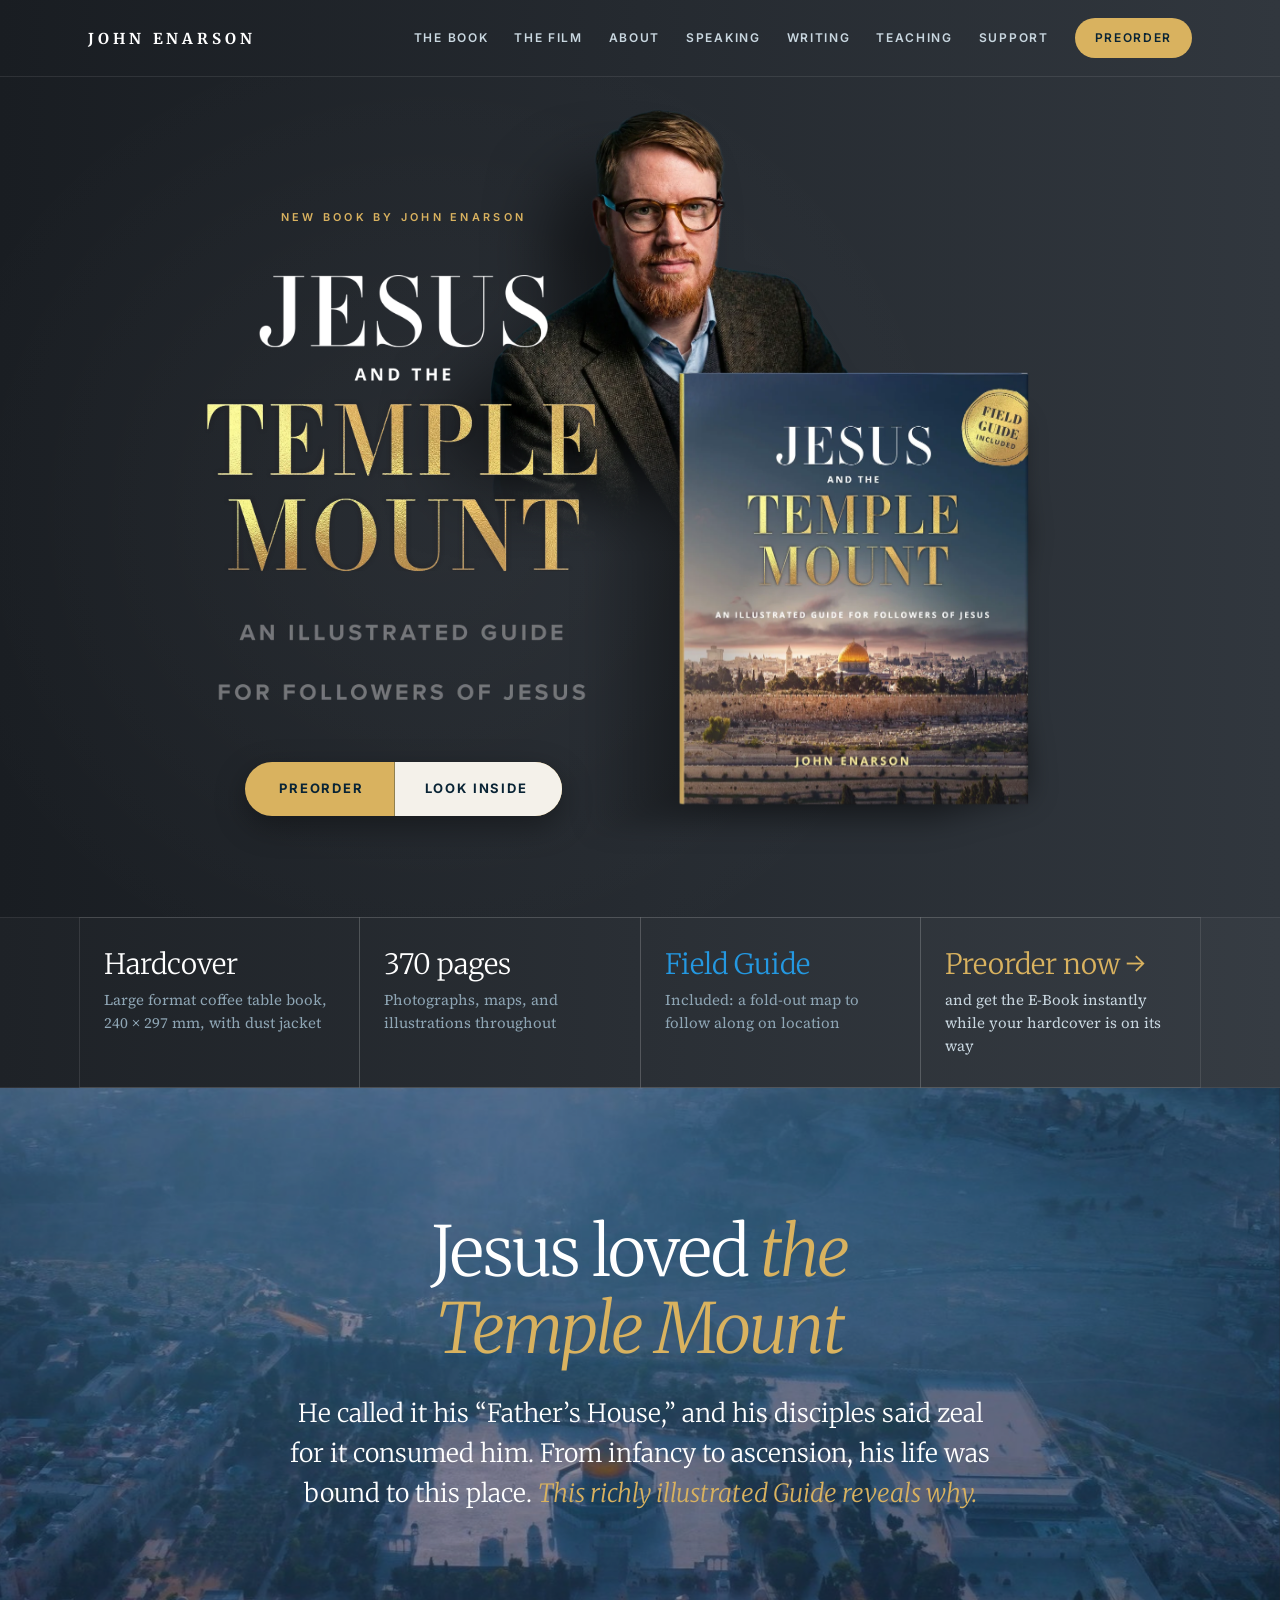
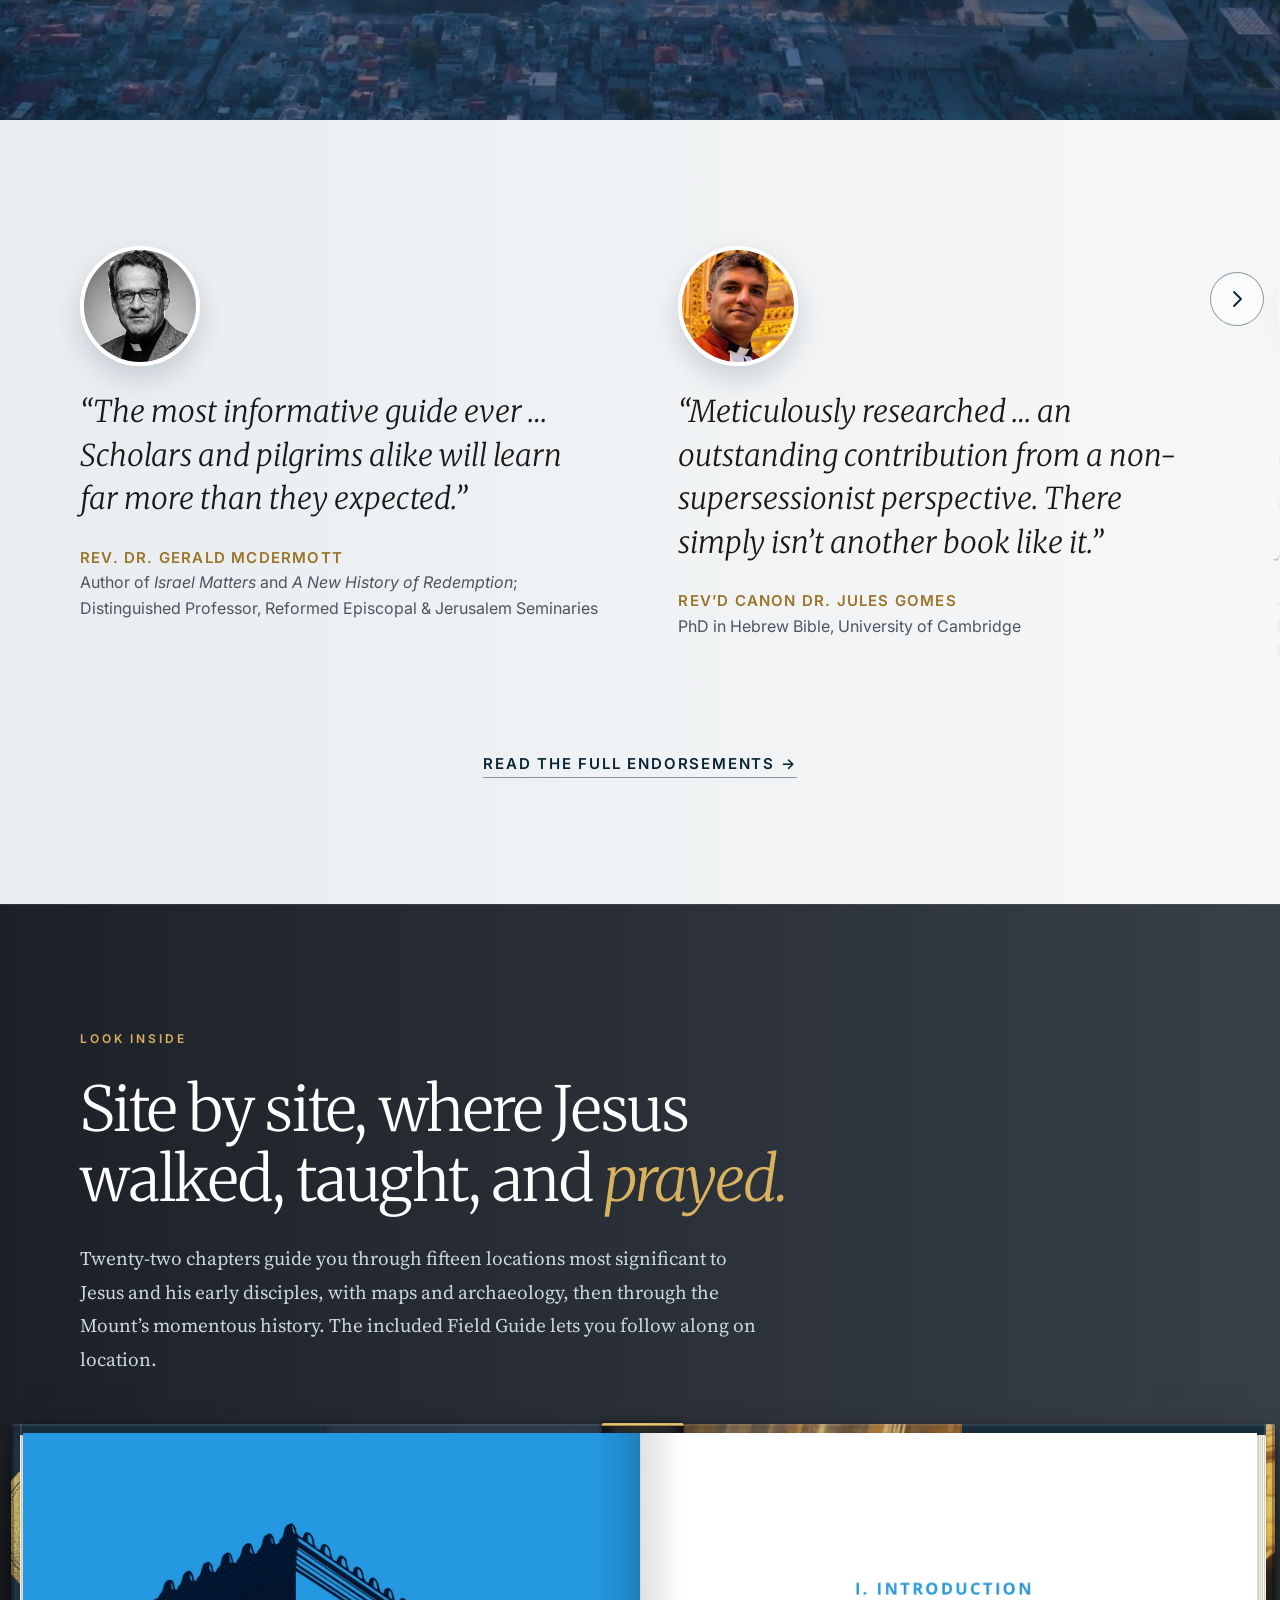
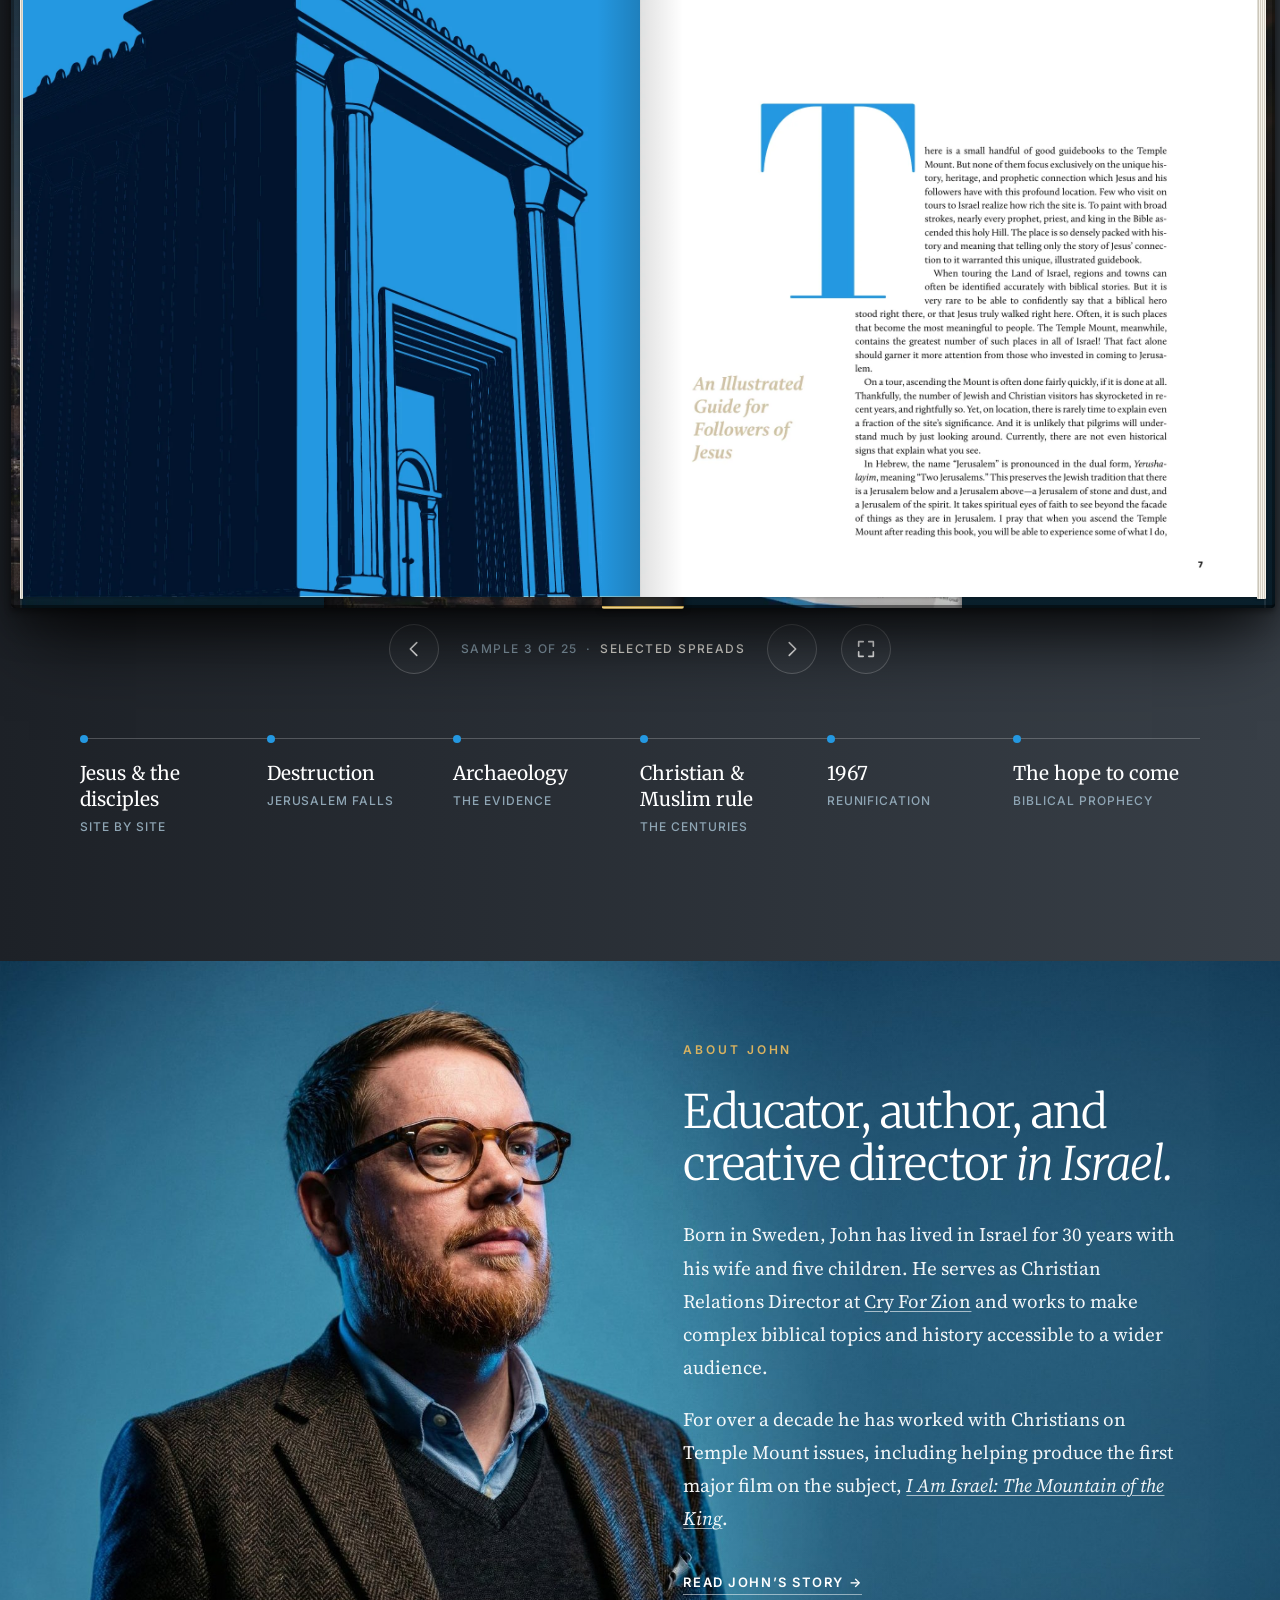
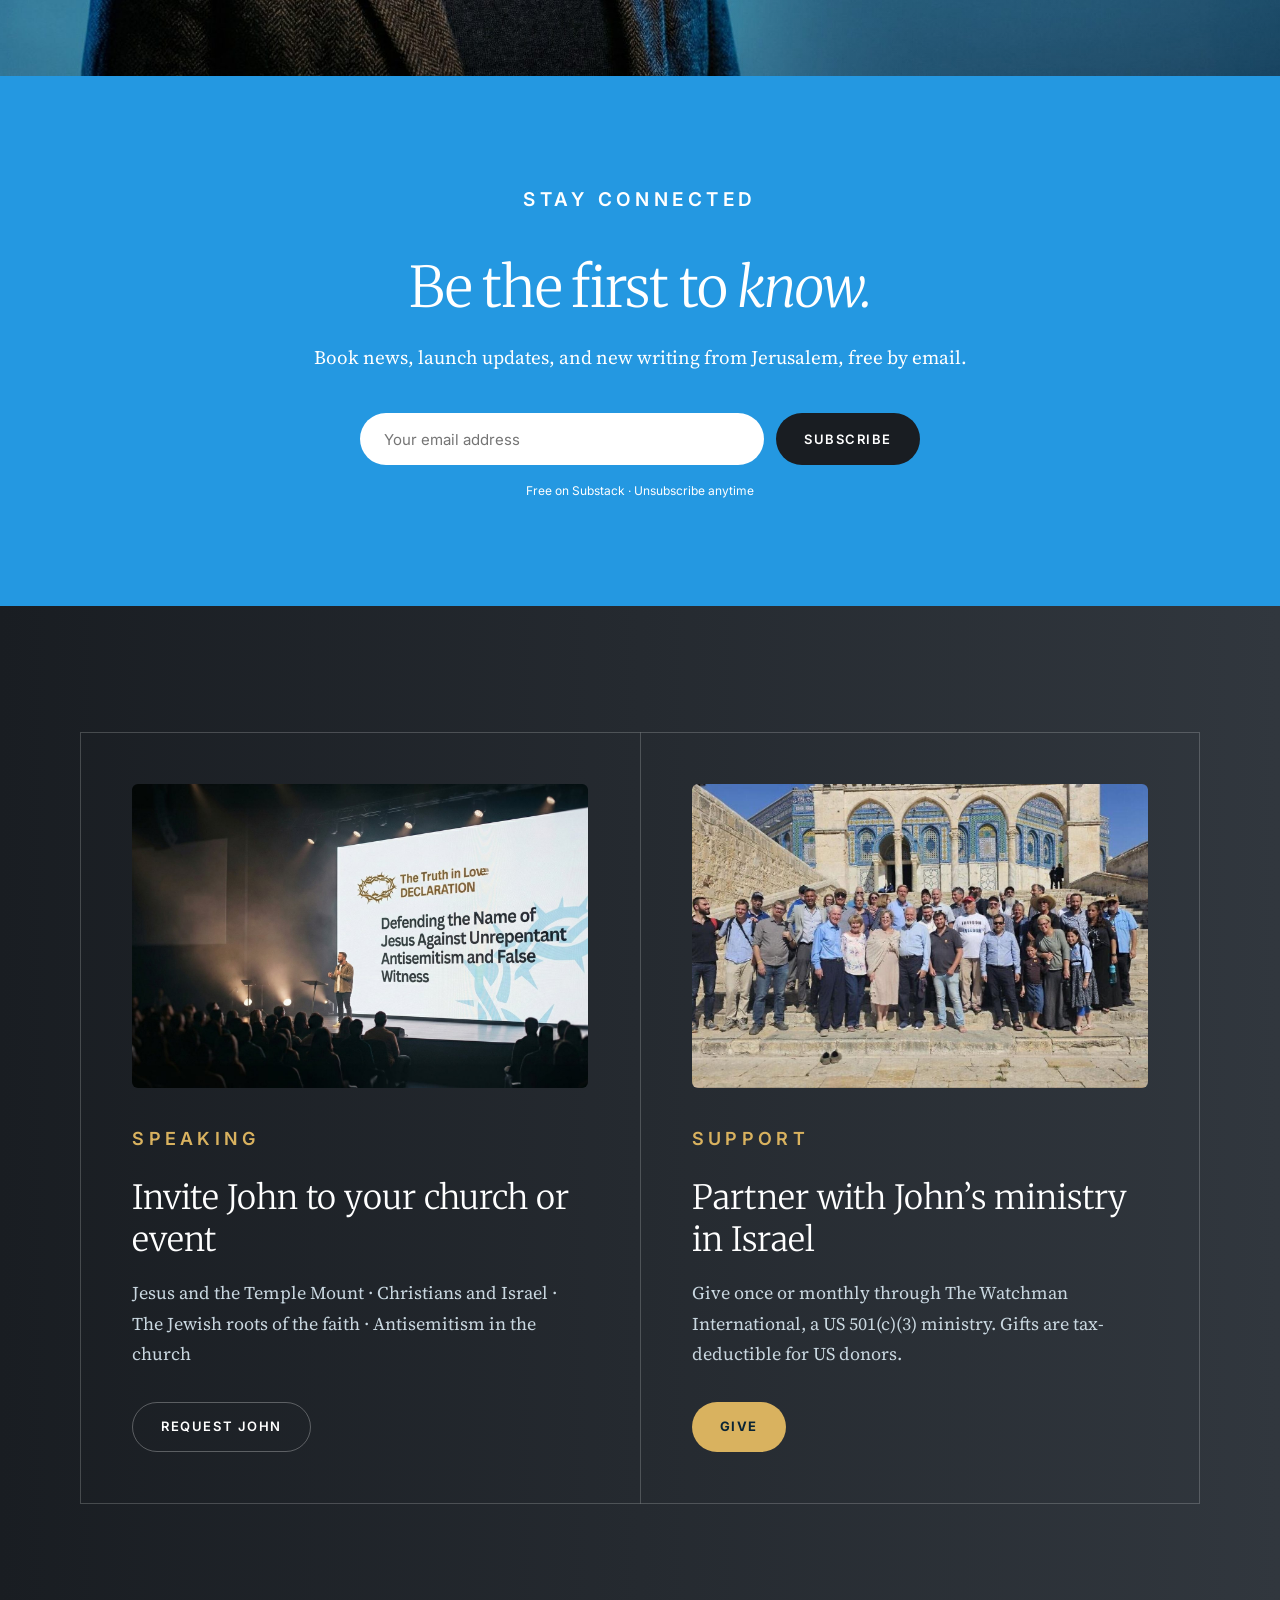
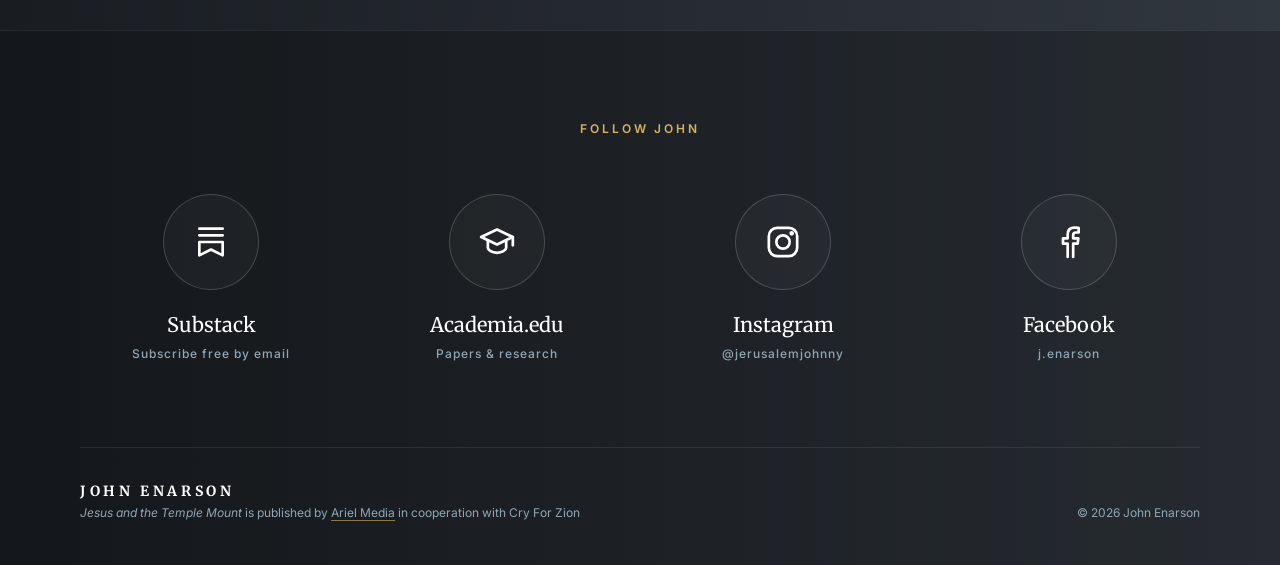
==== index.html @ a39de6f7 "Corrected cover everywhere the cover is used (cover, board, share image); flip book ends with cover " ====
<!doctype html>
<html lang="en">
<head>
  <meta charset="utf-8">
  <meta name="viewport" content="width=device-width, initial-scale=1">
  <meta name="robots" content="noindex, nofollow"><!-- PRE-LAUNCH: remove when johnenarson.com goes live -->
  <title>John Enarson · Jesus and the Temple Mount</title>
  <meta name="description" content="Jesus and the Temple Mount: An Illustrated Guide for Followers of Jesus, by John Enarson. Evangelical educator, author, and creative director in Israel.">
  <meta name="theme-color" content="#191d22">
  <meta property="og:type" content="website">
  <meta property="og:site_name" content="John Enarson">
  <meta property="og:title" content="Jesus and the Temple Mount · John Enarson">
  <meta property="og:description" content="An Illustrated Guide for Followers of Jesus. Preorder now and get the E-Book instantly.">
  <meta property="og:image" content="https://johnenarson.github.io/assets/img/share.jpg?v=2">
  <meta name="twitter:card" content="summary_large_image">
  <link rel="preconnect" href="https://fonts.googleapis.com">
  <link rel="preconnect" href="https://fonts.gstatic.com" crossorigin>
  <link href="https://fonts.googleapis.com/css2?family=Merriweather:ital,wght@0,300;0,400;0,700;1,300;1,400&family=Source+Serif+4:ital,opsz,wght@0,8..60,300;0,8..60,400;0,8..60,600;1,8..60,400&family=Inter:wght@400;500;600;700&display=swap" rel="stylesheet">
  <link rel="stylesheet" href="assets/css/site.css?v=57">
</head>
<body>
<div class="page">

<header class="site-header">
  <div class="bar">
    <a class="logo" href="./">JOHN ENARSON</a>
    <nav class="nav" aria-label="Main">
      <a href="book.html">THE BOOK</a>
      <a href="film.html">THE FILM</a>
      <a href="about.html">ABOUT</a>
      <a href="speaking.html">SPEAKING</a>
      <a href="writing.html">WRITING</a>
      <a href="teaching.html">TEACHING</a>
      <a href="support.html">SUPPORT</a>
      <a class="nav-cta" href="https://arielmedia.shop" target="_blank" rel="noopener">PREORDER</a>
    </nav>
  </div>
</header>

<main>

<section id="top" class="hero">
  <div class="hero-grid">
    <img class="hero-photo" src="assets/img/hero-author-book.webp" alt="John Enarson holding Jesus and the Temple Mount" width="1500" height="1653">
    <div class="hero-title">
      <p class="hero-kicker"><a href="book.html">New book by John Enarson</a></p>
      <h1><img src="assets/img/title-subtitle.webp" alt="Jesus and the Temple Mount: An Illustrated Guide for Followers of Jesus" width="1000" height="1071"></h1>
      <div class="split">
        <a class="pre" href="https://arielmedia.shop" target="_blank" rel="noopener">PREORDER</a>
        <span class="div" aria-hidden="true"></span>
        <a class="look" href="#inside">LOOK INSIDE</a>
      </div>
    </div>
  </div>
</section>

<section id="book" class="details" aria-label="About the book">
  <div class="wrap">
    <div class="detail"><b>Hardcover</b><span>Large format coffee table book, 240 × 297 mm, with dust jacket</span></div>
    <div class="detail"><b>370 pages</b><span>Photographs, maps, and illustrations throughout</span></div>
    <div class="detail blue"><b>Field Guide</b><span>Included: a fold-out map to follow along on location</span></div>
    <a class="detail cta" href="https://arielmedia.shop" target="_blank" rel="noopener"><b>Preorder now →</b><span>and get the E-Book instantly while your hardcover is on its way</span></a>
  </div>
</section>

<section class="temple">
  <div class="temple-bg" aria-hidden="true"></div>
  <div class="temple-shade" aria-hidden="true"></div>
  <div class="temple-in">
    <h2 class="temple-title">Jesus loved <em>the Temple Mount</em></h2>
    <p class="big">He called it his “Father’s House,” and his disciples said zeal for it consumed him. From infancy to ascension, his life was bound to this place. <em>This richly illustrated Guide reveals why.</em></p>
  </div>
</section>

<section id="endorsements" class="sec cream" aria-label="Endorsements">
  <div class="wrap">
    <div class="q-carousel" data-carousel>
      <div class="q-viewport">
        <div class="q-track">
        <figure class="quote">
          <img src="assets/img/mcdermott.jpg" alt="Rev. Dr. Gerald McDermott" width="120" height="120">
          <blockquote>“The most informative guide ever … Scholars and pilgrims alike will learn far more than they expected.”</blockquote>
          <figcaption><b>Rev. Dr. Gerald McDermott</b><br>Author of <i>Israel Matters</i> and <i>A New History of Redemption</i>; Distinguished Professor, Reformed Episcopal &amp; Jerusalem Seminaries</figcaption>
        </figure>
        <figure class="quote">
          <img src="assets/img/gomes.jpg?v=4" alt="Rev’d Canon Dr. Jules Gomes" width="120" height="120">
          <blockquote>“Meticulously researched … an outstanding contribution from a non-supersessionist perspective. There simply isn’t another book like it.”</blockquote>
          <figcaption><b>Rev’d Canon Dr. Jules Gomes</b><br>PhD in Hebrew Bible, University of Cambridge</figcaption>
        </figure>
        <figure class="quote">
          <img src="assets/img/feldstein.jpg?v=3" alt="Jonathan Feldstein" width="120" height="120">
          <blockquote>“John Enarson brings together faith, theology, history, and truth in a way that is exceedingly well presented and just makes sense.”</blockquote>
          <figcaption><b>Jonathan Feldstein</b><br>President, Genesis 123 Foundation · An Orthodox Jewish voice from Israel</figcaption>
        </figure>
        <figure class="quote">
          <img src="assets/img/scofield.jpg" alt="Bill Scofield" width="120" height="120">
          <blockquote>“A resource for Christians to not only learn the geography where our Master frequented 2,000 years ago, but also to capture his heart for this holy space.”</blockquote>
          <figcaption><b>Bill Scofield</b><br>Host, The Apocalyptic Gospel Podcast</figcaption>
        </figure>
        </div>
      </div>
      <button class="q-next" type="button" aria-label="Next endorsement"><svg viewBox="0 0 24 24" fill="none" stroke="currentColor" stroke-width="1.8" stroke-linecap="round" stroke-linejoin="round" aria-hidden="true"><path d="M9 5l7 7-7 7"/></svg></button>
    </div>
    <p class="more"><a class="text-link" href="endorsements.html">Read the full endorsements →</a></p>
  </div>
</section>

<section id="inside" class="sec tint lift">
  <div class="wrap">
    <p class="eyebrow">Look inside</p>
    <h2 class="h2">Site by site, where Jesus walked, taught, and <em>prayed.</em></h2>
    <p class="lead" style="margin-bottom: 56px">Twenty-two chapters guide you through fifteen locations most significant to Jesus and his early disciples, with maps and archaeology, then through the Mount’s momentous history. The included Field Guide lets you follow along on location.</p>
    <div class="flipbook" data-flipbook data-list="2,3,4,5,6,7,18,19,20,21,40,41,48,49,50,51,54,55,80,81,84,85,142,143,154,155,170,171,172,173,190,191,192,193,204,205,212,213,214,215,230,231,250,251,272,273,302,303" data-start="6" data-base="assets/flip/pg" data-shop="https://arielmedia.shop" tabindex="0" role="region" aria-label="Look inside the book: selected sample spreads">
      <div class="fb-book"><div class="fb-stage"></div></div>
      <div class="fb-controls">
        <button class="fb-prev" type="button" aria-label="Previous spread"><svg viewBox="0 0 24 24" fill="none" stroke="currentColor" stroke-width="1.8" stroke-linecap="round" stroke-linejoin="round" aria-hidden="true"><path d="M15 5l-7 7 7 7"/></svg></button>
        <span class="fb-status" aria-live="polite"></span>
        <button class="fb-next" type="button" aria-label="Next spread"><svg viewBox="0 0 24 24" fill="none" stroke="currentColor" stroke-width="1.8" stroke-linecap="round" stroke-linejoin="round" aria-hidden="true"><path d="M9 5l7 7-7 7"/></svg></button>
        <button class="fb-full" type="button" aria-label="Full screen"><svg viewBox="0 0 24 24" fill="none" stroke="currentColor" stroke-width="1.8" stroke-linecap="round" stroke-linejoin="round" aria-hidden="true"><path d="M4 9V4h5M20 9V4h-5M4 15v5h5M20 15v5h-5"/></svg></button>
      </div>
    </div>
    <ol class="timeline">
      <li><b>Jesus &amp; the disciples</b><span>Site by site</span></li>
      <li><b>Destruction</b><span>Jerusalem falls</span></li>
      <li><b>Archaeology</b><span>The evidence</span></li>
      <li><b>Christian &amp; Muslim rule</b><span>The centuries</span></li>
      <li><b>1967</b><span>Reunification</span></li>
      <li><b>The hope to come</b><span>Biblical prophecy</span></li>
    </ol>
  </div>
</section>

<section id="about" class="bio">
  <picture>
    <source media="(max-width: 760px)" srcset="assets/img/john-blue-sm.jpg">
    <img class="bio-bg" src="assets/img/john-blue.jpg" alt="Portrait of John Enarson" width="2400" height="1150" loading="lazy">
  </picture>
  <div class="bio-in">
    <div class="bio-text">
      <p class="eyebrow">About John</p>
      <h2 class="h2">Educator, author, and creative director <em>in Israel.</em></h2>
      <p class="lead">Born in Sweden, John has lived in Israel for 30 years with his wife and five children. He serves as Christian Relations Director at <a class="inline-link" href="https://cryforzion.com/" target="_blank" rel="noopener">Cry For Zion</a> and works to make complex biblical topics and history accessible to a wider audience.</p>
      <p class="lead" style="margin-bottom: 32px">For over a decade he has worked with Christians on Temple Mount issues, including helping produce the first major film on the subject, <i><a class="inline-link" href="https://iamisraelfilm.com/" target="_blank" rel="noopener">I Am Israel: The Mountain of the King</a></i>.</p>
      <a class="text-link" href="about.html">Read John’s story →</a>
    </div>
  </div>
</section>

<section id="writing" class="subscribe">
  <div class="in">
    <p class="eyebrow">Stay connected</p>
    <h2 class="h2">Be the first to <em>know.</em></h2>
    <p>Book news, launch updates, and new writing from Jerusalem, free by email.</p>
    <form action="https://johnenarson.substack.com/api/v1/free?nojs=true" method="post" target="_blank">
      <label class="sr-only" for="email">Email address</label>
      <input id="email" name="email" type="email" placeholder="Your email address" required>
      <button type="submit">SUBSCRIBE</button>
    </form>
    <small>Free on Substack · Unsubscribe anytime</small>
  </div>
</section>

<section class="sec" style="border-top: 0">
  <div class="wrap pair">
    <div id="speaking">
      <img class="pair-photo" src="assets/img/speaking-live.jpg" alt="John Enarson speaking on stage about the Truth in Love Declaration" width="1500" height="1000" loading="lazy">
      <p class="eyebrow">Speaking</p>
      <h3 class="h3">Invite John to your church or event</h3>
      <p>Jesus and the Temple Mount · Christians and Israel · The Jewish roots of the faith · Antisemitism in the church</p>
      <a class="btn btn-ghost" href="speaking.html#request">Request John</a>
    </div>
    <div id="support">
      <img class="pair-photo" src="assets/img/ministry.jpg" alt="A group of visitors on the Temple Mount steps" width="1280" height="853" loading="lazy">
      <p class="eyebrow">Support</p>
      <h3 class="h3">Partner with John’s ministry in Israel</h3>
      <p>Give once or monthly through The Watchman International, a US 501(c)(3) ministry. Gifts are tax-deductible for US donors.</p>
      <a class="btn btn-gold" href="https://www.paypal.com/donate/?cmd=_s-xclick&amp;hosted_button_id=KE4K2BDP64TTN" target="_blank" rel="noopener">Give</a>
    </div>
  </div>
</section>

</main>

<footer class="site-footer">
  <div class="follow">
    <p class="eyebrow">Follow John</p>
    <ul class="socials">
      <li><a href="https://johnenarson.substack.com/subscribe" target="_blank" rel="noopener"><span class="ic"><svg width="30" height="30" viewBox="0 0 24 24" fill="none" stroke="currentColor" stroke-width="1.6" stroke-linecap="round" stroke-linejoin="round" aria-hidden="true"><path d="M5 4h14M5 8h14M5 12h14v8l-7-3.5L5 20z"/></svg></span><b>Substack</b><small>Subscribe free by email</small></a></li>
      <li><a href="https://teol.academia.edu/JohnEnarson" target="_blank" rel="noopener"><span class="ic"><svg width="30" height="30" viewBox="0 0 24 24" fill="none" stroke="currentColor" stroke-width="1.6" stroke-linecap="round" stroke-linejoin="round" aria-hidden="true"><path d="M2.5 9 12 4.5 21.5 9 12 13.5z"/><path d="M6.5 11v4.5c0 1.4 2.5 3 5.5 3s5.5-1.6 5.5-3V11"/><path d="M21.5 9v5"/></svg></span><b>Academia.edu</b><small>Papers &amp; research</small></a></li>
      <li><a href="https://www.instagram.com/jerusalemjohnny" target="_blank" rel="noopener"><span class="ic"><svg width="30" height="30" viewBox="0 0 24 24" fill="none" stroke="currentColor" stroke-width="1.6" stroke-linecap="round" stroke-linejoin="round" aria-hidden="true"><rect x="3.5" y="3.5" width="17" height="17" rx="5"/><circle cx="12" cy="12" r="4"/><circle cx="17.2" cy="6.8" r="0.6" fill="currentColor"/></svg></span><b>Instagram</b><small>@jerusalemjohnny</small></a></li>
      <li><a href="https://www.facebook.com/j.enarson" target="_blank" rel="noopener"><span class="ic"><svg width="30" height="30" viewBox="0 0 24 24" fill="none" stroke="currentColor" stroke-width="1.6" stroke-linecap="round" stroke-linejoin="round" aria-hidden="true"><path d="M14.5 21v-8h2.7l.4-3.2h-3.1V7.9c0-.9.3-1.6 1.6-1.6h1.7V3.5a22 22 0 0 0-2.5-.1c-2.5 0-4.1 1.5-4.1 4.2v2.2H8.4V13h2.8v8"/></svg></span><b>Facebook</b><small>j.enarson</small></a></li>
    </ul>
  </div>
  <div class="wrap base">
    <div>
      <span class="name">JOHN ENARSON</span>
      <span><i>Jesus and the Temple Mount</i> is published by <a class="inline-link" href="https://arielmedia.shop/" target="_blank" rel="noopener">Ariel Media</a> in cooperation with Cry For Zion</span>
    </div>
    <span>© 2026 John Enarson</span>
  </div>
</footer>

</div>
<script src="assets/js/pages.js?v=57"></script>
<script src="assets/js/site.js?v=57"></script>
<script src="assets/js/carousel.js?v=57"></script>
<script src="assets/js/flipbook.js?v=57"></script>
</body>
</html>
---- assets/css/site.css ----
/* johnenarson.com — site styles */
:root {
  --bg-left: #191d22;
  --bg-right: #31373e;
  --gold: #d9b25f;
  --gold-hi: #f0d08e;
  --gold-link: #e2c27f;
  --blue: #2498e1;
  --navy: #092435;
  --white: #ffffff;
  --offwhite: #f4f1ea;
  --ink: #c9d7e0;
  --muted: #8fa6b5;
  --rule: rgba(255, 255, 255, 0.08);
  --rule-strong: rgba(255, 255, 255, 0.1);
  --display: 'Merriweather', Georgia, serif;
  --serif: 'Source Serif 4', Georgia, serif;
  --sans: 'Inter', 'Helvetica Neue', Arial, sans-serif;
  --gutter: clamp(20px, 6vw, 80px);
  --sec-pad: clamp(96px, 14vh, 160px);
}

*, *::before, *::after { box-sizing: border-box; }
html { scroll-behavior: smooth; }
@media (prefers-reduced-motion: reduce) { html { scroll-behavior: auto; } }

body {
  margin: 0;
  background: var(--bg-left);
  color: var(--ink);
  font-family: var(--serif);
  line-height: 1.7;
  -webkit-font-smoothing: antialiased;
}
.page { background: linear-gradient(90deg, var(--bg-left) 0%, var(--bg-right) 100%); overflow-x: hidden; }

a { color: var(--gold-link); }
a:hover { color: #f3dcab; }
img { max-width: 100%; }
.wrap { max-width: 1120px; margin: 0 auto; }
.sr-only { position: absolute; width: 1px; height: 1px; overflow: hidden; clip: rect(0 0 0 0); white-space: nowrap; }

/* Type */
.eyebrow { margin: 0 0 28px; font: 600 12px/1.4 var(--sans); letter-spacing: 0.24em; text-transform: uppercase; color: var(--gold); }
.h2 { margin: 0 0 28px; font-family: var(--display); font-weight: 300; font-size: clamp(34px, 5vw, 62px); line-height: 1.12; letter-spacing: -0.02em; color: var(--white); text-wrap: balance; }
.h2 em, .h3 em { font-style: italic; color: var(--gold); }
.h3 { margin: 0 0 18px; font-family: var(--display); font-weight: 300; font-size: clamp(26px, 2.6vw, 34px); line-height: 1.25; color: var(--white); }
.lead { margin: 0 0 18px; max-width: 36em; font-size: clamp(18px, 1.5vw, 21px); line-height: 1.75; }
.text-link { font: 600 13px/1.4 var(--sans); letter-spacing: 0.12em; text-transform: uppercase; text-decoration: none; }

/* Buttons */
.btn { display: inline-flex; align-items: center; justify-content: center; min-height: 50px; padding: 0 28px; border-radius: 25px; font: 600 13px/1 var(--sans); letter-spacing: 0.12em; text-transform: uppercase; text-decoration: none; transition: background .18s ease, border-color .18s ease, color .18s ease; }
.btn-gold { background: var(--gold); color: var(--navy); font-weight: 700; }
.btn-gold:hover { background: var(--gold-hi); color: var(--navy); }
.btn-ghost { border: 1px solid rgba(255,255,255,0.28); color: var(--white); }
.btn-ghost:hover { border-color: var(--white); color: var(--white); }

/* Split pill: PREORDER | LOOK INSIDE */
.split { display: inline-flex; align-items: stretch; height: 54px; border-radius: 27px; overflow: hidden; background: var(--gold); box-shadow: 0 10px 30px rgba(0,0,0,0.35); }
.split a { display: inline-flex; align-items: center; font: 700 13px/1 var(--sans); letter-spacing: 0.14em; color: var(--navy); text-decoration: none; transition: background .18s ease, color .18s ease; }
.split .pre { padding: 0 30px 0 34px; }
.split .pre:hover { background: var(--blue); color: var(--white); }
.split .div { width: 1px; background: rgba(9,36,53,0.35); }
.split .look { padding: 0 34px 0 30px; background: var(--offwhite); }
.split .look:hover { background: var(--bg-right); color: var(--white); }

/* Header */
.site-header { border-bottom: 1px solid rgba(255,255,255,0.09); }
.site-header .bar { max-width: 1200px; margin: 0 auto; padding: 18px clamp(20px, 5vw, 48px); display: flex; flex-wrap: wrap; align-items: center; justify-content: space-between; gap: 14px 32px; }
.logo { font: 700 15px/1 var(--display); letter-spacing: 0.26em; color: #ffffff; text-decoration: none; }
.logo span { color: var(--blue); }
.logo:hover { color: #ffffff; }
.nav { display: flex; flex-wrap: wrap; align-items: center; gap: 8px 26px; font: 600 12px/1 var(--sans); letter-spacing: 0.14em; }
.nav a { color: var(--ink); text-decoration: none; }
.nav a:hover { color: var(--white); }
.nav .nav-cta { display: inline-flex; align-items: center; height: 40px; padding: 0 20px; border-radius: 20px; background: var(--gold); color: var(--navy); }
.nav .nav-cta:hover { background: var(--gold-hi); color: var(--navy); }

/* Hero */
.hero { padding: clamp(16px, 2.5vh, 32px) 0 clamp(48px, 7vh, 88px); overflow: hidden;
  background: radial-gradient(ellipse 42% 60% at 34% 52%, rgba(255,255,255,0.04) 0%, rgba(255,255,255,0) 100%); }
.hero-grid { max-width: 1440px; margin: 0 auto; display: grid; grid-template-columns: minmax(0, 1fr); align-items: center; }
.hero-photo { grid-area: 1 / 1; justify-self: start; align-self: start; width: 53.5%; margin-left: 29.25%; height: auto; display: block; will-change: transform; }
.hero-title { grid-area: 1 / 1; justify-self: start; align-self: center; width: 31%; margin-left: 16%; margin-top: 5%; position: relative; z-index: 1; will-change: transform;
  display: flex; flex-direction: column; align-items: center; gap: clamp(24px, 3vw, 44px); }
.hero-title h1 { margin: 0; width: 100%; }
.hero-kicker { margin: 0 0 clamp(4px, 0.6vw, 10px); text-align: center; }
.hero-kicker a { font: 600 clamp(10.5px, 0.85vw, 12px)/1 var(--sans); letter-spacing: 0.3em; text-transform: uppercase; color: var(--gold); text-decoration: none; transition: color .18s ease; white-space: nowrap; }
.hero-kicker a:hover { color: var(--gold-hi); }
.hero-title h1 img { width: 100%; height: auto; display: block; }
.hero-title .split { margin-top: clamp(14px, 1.8vw, 26px); }

/* Book details row */
.details { background: rgba(255,255,255,0.025); border-top: 1px solid var(--rule); border-bottom: 1px solid var(--rule); padding: 0 var(--gutter); }
.details .wrap { display: grid; grid-template-columns: repeat(auto-fit, minmax(220px, 1fr)); gap: 1px; }
.detail { outline: 1px solid var(--rule-strong); padding: 30px 24px; display: flex; flex-direction: column; gap: 6px; text-decoration: none; }
.detail b { font: 300 28px/1.2 var(--display); color: var(--white); }
.detail span { font-size: 15px; line-height: 1.55; color: var(--muted); }
.detail.blue b { color: var(--blue); }
.detail.cta b { color: var(--gold); }
.detail.cta span { color: var(--ink); }
.detail.cta:hover { background: rgba(255,255,255,0.03); }

/* Second Temple parallax band */
.temple { position: relative; overflow: hidden; padding: calc(clamp(128px, 18.5vh, 214px) - 4.5vh) var(--gutter) calc(clamp(128px, 18.5vh, 214px) + 4.5vh); text-align: center; }
.temple-bg { position: absolute; left: 0; right: 0; top: -25%; height: 150%; z-index: 0; background: url('../img/temple-mount-aerial.jpg') center 62% / cover no-repeat; will-change: transform; }
.temple-shade { position: absolute; inset: 0; z-index: 0; background: rgba(23,25,30,0.46); }
.temple-in { position: relative; z-index: 1; max-width: 820px; margin: 0 auto; }
.temple-title { margin: 0 0 26px; font: 300 clamp(40px, 5.4vw, 72px)/1.1 var(--display); letter-spacing: -0.02em; color: var(--white); text-wrap: balance; }
.temple-title em { font-style: italic; color: var(--gold); }
.temple-in p.big { margin: 0 auto; max-width: 40em; font: 300 clamp(19px, 2vw, 25px)/1.6 var(--display); color: var(--white); text-wrap: balance; }
.temple-in p.big em { font-style: italic; color: var(--gold); }
@media (max-width: 860px) { .temple-bg { background-image: url('../img/temple-mount-aerial-sm.jpg'); } }

/* Sections */
.sec { border-top: 1px solid var(--rule); padding: var(--sec-pad) var(--gutter); }
.sec.tint { background: rgba(255,255,255,0.025); }
#inside.sec { background: linear-gradient(90deg, #092435 0%, #31373e 100%); }
#inside.sec.lift { background: linear-gradient(90deg, #1d2127 0%, #383f47 100%); }

/* Endorsements */
.quotes { display: grid; grid-template-columns: repeat(auto-fit, minmax(300px, 1fr)); gap: clamp(48px, 6vw, 88px); }
.quote { margin: 0; display: flex; flex-direction: column; gap: 24px; }
.quote img { width: 120px; height: 120px; border-radius: 50%; object-fit: cover; display: block; border: 2px solid var(--gold); box-shadow: 0 0 0 6px rgba(217,178,95,0.12), 0 14px 30px rgba(0,0,0,0.4); }
.quote blockquote { margin: 0; font: italic 300 clamp(24px, 2.4vw, 30px)/1.45 var(--display); color: var(--white); }
.quote figcaption { font: 400 16px/1.6 var(--sans); color: var(--muted); }
.quote figcaption b { font-size: 15px; font-weight: 600; letter-spacing: 0.08em; text-transform: uppercase; color: var(--gold); }
.quotes + .text-link { display: inline-block; margin-top: 56px; }

/* Image placeholders (replace with real images) */
.ph { width: 100%; border: 1px dashed rgba(217,178,95,0.6); border-radius: 6px; background: rgba(255,255,255,0.03); display: flex; flex-direction: column; align-items: center; justify-content: center; gap: 8px; text-align: center; padding: 24px; }
.ph b { font: 700 12px/1.4 var(--sans); letter-spacing: 0.22em; color: var(--gold); }
.ph span { font: 400 14px/1.5 var(--sans); color: var(--muted); }
.ph.wide { aspect-ratio: 16 / 9; margin-bottom: 64px; }
.ph.tall { aspect-ratio: 4 / 5; }
.ph.photo { aspect-ratio: 3 / 2; margin-bottom: 36px; }

/* Timeline */
.timeline { list-style: none; margin: 0; padding: 0; display: grid; grid-template-columns: repeat(auto-fit, minmax(150px, 1fr)); border-top: 1px solid rgba(255,255,255,0.22); }
.timeline li { position: relative; padding: 22px 12px 0 0; display: flex; flex-direction: column; gap: 6px; }
.timeline li::before { content: ''; position: absolute; top: -4px; left: 0; width: 8px; height: 8px; border-radius: 50%; background: var(--blue); }
.timeline b { font: 400 19px/1.35 var(--display); color: var(--white); }
.timeline span { font: 500 12px/1.4 var(--sans); letter-spacing: 0.08em; text-transform: uppercase; color: var(--muted); }

/* About */
.two { display: grid; grid-template-columns: repeat(auto-fit, minmax(300px, 1fr)); gap: clamp(40px, 6vw, 96px); align-items: center; }
.two .h2 { font-size: clamp(32px, 4vw, 50px); }
.two .lead { font-size: 19px; }
.pair-photo { width: 100%; height: auto; aspect-ratio: 3 / 2; object-fit: cover; display: block; border-radius: 6px; margin-bottom: 36px; }

/* Bio: full-bleed blue portrait, text in the negative space on the right */
.bio { position: relative; overflow: hidden; background: #1f5374; min-height: clamp(520px, 48vw, 820px); display: flex; align-items: center; }
.bio-bg { position: absolute; inset: 0; width: 100%; height: 100%; object-fit: cover; object-position: 25% 30%; display: block; }
.bio::after { content: ''; position: absolute; inset: 0; background: linear-gradient(90deg, rgba(14,40,60,0) 50%, rgba(14,40,60,0.25) 100%); pointer-events: none; }
.bio-in { position: relative; z-index: 1; width: 100%; max-width: 1240px; margin: 0 auto; padding: clamp(64px, 9vh, 120px) var(--gutter); display: flex; justify-content: flex-end; }
.bio-text { width: min(46%, 560px); color: var(--white); }
.bio .eyebrow { color: var(--gold); }
.bio .h2 { font-size: clamp(32px, 3.6vw, 50px); }
.bio .h2 em { color: var(--white); }
.bio .lead { font-size: 19px; color: rgba(255,255,255,0.94); }
.bio .text-link { color: var(--white); border-bottom: 1px solid rgba(255,255,255,0.5); padding-bottom: 4px; }
.bio .text-link:hover { border-color: var(--white); }
@media (max-width: 760px) {
  .bio { display: block; min-height: 0; }
  .bio-bg { position: static; height: auto; aspect-ratio: 4 / 3; object-position: 30% 30%; }
  .bio::after { display: none; }
  .bio-in { padding: 48px var(--gutter) 72px; }
  .bio-text { width: 100%; }
}

/* Subscribe band */
.subscribe { background: var(--blue); padding: clamp(88px, 12vh, 140px) var(--gutter); text-align: center; color: var(--white); }
.subscribe .in { max-width: 760px; margin: 0 auto; display: flex; flex-direction: column; align-items: center; }
.subscribe .eyebrow { color: var(--white); }
.subscribe .h2 { font-size: clamp(32px, 4.4vw, 56px); margin-bottom: 22px; }
.subscribe .h2 em { color: var(--white); }
.subscribe p { margin: 0 0 40px; font-size: 19px; line-height: 1.7; }
.subscribe form { display: flex; flex-wrap: wrap; justify-content: center; gap: 12px; width: 100%; max-width: 560px; }
.subscribe input { flex: 1 1 260px; height: 52px; padding: 0 24px; border-radius: 26px; border: 0; background: var(--white); color: var(--navy); font: 400 15px var(--sans); }
.subscribe button { height: 52px; padding: 0 28px; border: 0; border-radius: 26px; background: var(--bg-left); color: var(--white); font: 600 13px var(--sans); letter-spacing: 0.12em; cursor: pointer; transition: background .18s ease; }
.subscribe button:hover { background: var(--navy); }
.subscribe small { margin-top: 18px; font: 400 12px var(--sans); }

/* Speaking + Support */
.pair { display: grid; grid-template-columns: repeat(auto-fit, minmax(300px, 1fr)); gap: 1px; border: 1px solid var(--rule-strong); }
.pair > div { outline: 1px solid var(--rule-strong); padding: clamp(32px, 4vw, 56px); display: flex; flex-direction: column; align-items: flex-start; }
.pair .eyebrow { margin-bottom: 22px; }
.pair p { margin: 0 0 32px; font-size: 18px; line-height: 1.7; }

/* Footer */
.site-footer { background: rgba(0,0,0,0.22); border-top: 1px solid var(--rule); padding: 0 var(--gutter) 40px; }
.follow { max-width: 1120px; margin: 0 auto; padding: clamp(72px, 10vh, 112px) 0 clamp(56px, 8vh, 88px); text-align: center; }
.follow .eyebrow { margin-bottom: 44px; }
.socials { list-style: none; margin: 0; padding: 0; display: grid; grid-template-columns: repeat(4, minmax(0, 1fr)); gap: 24px; }
.socials a { display: flex; flex-direction: column; align-items: center; gap: 8px; padding: 12px 8px; text-decoration: none; color: var(--white); }
.socials .ic { display: flex; align-items: center; justify-content: center; width: 96px; height: 96px; margin-bottom: 14px; border-radius: 50%;
  border: 1px solid rgba(255,255,255,0.18); background: rgba(255,255,255,0.03); color: var(--white);
  transition: transform .25s cubic-bezier(.2,.7,.2,1), background .2s ease, border-color .2s ease, box-shadow .25s ease, color .2s ease; }
.socials .ic svg { width: 40px; height: 40px; }
.socials b { font: 400 20px/1.3 var(--display); color: var(--white); }
.socials small { font: 500 12px/1.4 var(--sans); letter-spacing: 0.08em; color: var(--muted); }
.socials a:hover .ic, .socials a:focus-visible .ic { transform: translateY(-6px); background: var(--blue); border-color: var(--blue); box-shadow: 0 16px 34px rgba(36,152,225,0.35); }
.socials a:hover b { color: var(--white); }
@media (prefers-reduced-motion: reduce) { .socials a:hover .ic { transform: none; } }
@media (max-width: 760px) { .socials { grid-template-columns: repeat(2, minmax(0, 1fr)); row-gap: 32px; } .socials .ic { width: 80px; height: 80px; } }
.site-footer .base { border-top: 1px solid var(--rule); padding-top: 32px; }
.site-footer .wrap { display: flex; flex-wrap: wrap; justify-content: space-between; align-items: flex-end; gap: 18px 32px; font: 400 12px/1.9 var(--sans); color: var(--muted); }
.site-footer .name { display: block; font: 700 14px/1.6 var(--display); letter-spacing: 0.26em; color: var(--white); }

/* Mobile: until the dedicated mobile hero graphic arrives, stack title above photo */
@media (max-width: 760px) {
  .hero { padding-top: 28px; }
  .hero-title { grid-area: 1 / 1; width: 82%; margin: 0 auto; justify-self: center; }
  .hero-photo { grid-area: 2 / 1; width: 100%; margin: 24px 0 0; }
  .split { height: 50px; }
  .split .pre { padding: 0 20px 0 24px; } .split .look { padding: 0 24px 0 20px; }
  .split a { font-size: 12px; letter-spacing: 0.1em; }
}

/* ===== Inner pages ===== */
.nav a[aria-current="page"] { color: var(--white); box-shadow: inset 0 -2px 0 var(--blue); padding-bottom: 6px; }
.page-hero { position: relative; padding: clamp(80px, 12vh, 140px) var(--gutter) clamp(64px, 9vh, 104px);
  background: radial-gradient(ellipse 50% 70% at 30% 40%, rgba(255,255,255,0.045) 0%, rgba(255,255,255,0) 100%); }
.page-hero .wrap { max-width: 1120px; }
.page-hero.photo { overflow: hidden; background: none; }
.page-hero.photo .wrap { position: relative; z-index: 1; text-shadow: 0 2px 18px rgba(0,0,0,0.5); }
.ph-bg { position: absolute; inset: 0; z-index: 0; background: url('../img/olive-view.jpg') 0% 46% / max(140%, 1100px) auto no-repeat; }
.ph-bg::after { content: ""; position: absolute; inset: 0; background: linear-gradient(90deg, rgba(23,25,30,0.86) 0%, rgba(23,25,30,0.62) 55%, rgba(23,25,30,0.35) 100%), linear-gradient(180deg, rgba(23,25,30,0) 60%, rgba(23,25,30,0.7) 100%); }
@media (max-width: 860px) { .ph-bg { background: url('../img/olive-view-sm.jpg') 70% 50% / cover no-repeat; } .ph-bg::after { background: rgba(23,25,30,0.72); } }
.page-hero h1 { margin: 0 0 28px; max-width: 15em; font-family: var(--display); font-weight: 300; font-size: clamp(40px, 6vw, 76px); line-height: 1.08; letter-spacing: -0.02em; color: var(--white); text-wrap: balance; }
.page-hero h1 em { font-style: italic; color: var(--gold); }
.page-hero .lead { font-size: clamp(19px, 1.7vw, 23px); }
.page-hero .actions { display: flex; flex-wrap: wrap; gap: 12px; margin-top: 36px; }

.subnav { border-top: 1px solid var(--rule); border-bottom: 1px solid var(--rule); background: rgba(255,255,255,0.02); padding: 0 var(--gutter); }
.subnav .wrap { display: flex; flex-wrap: wrap; gap: 4px 32px; }
.subnav a { padding: 18px 0; font: 600 12px/1 var(--sans); letter-spacing: 0.16em; text-transform: uppercase; color: var(--muted); text-decoration: none; }
.subnav a:hover { color: var(--white); }
.subnav a[aria-current="page"] { color: var(--white); box-shadow: inset 0 -2px 0 var(--blue); }

.prose { max-width: 40em; }
.prose p { margin: 0 0 1.2em; font-size: 19px; line-height: 1.8; }
.prose p:last-child { margin-bottom: 0; }

.book-hero { display: grid; grid-template-columns: repeat(auto-fit, minmax(300px, 1fr)); gap: clamp(48px, 7vw, 104px); align-items: center; }
.book-cover { width: 100%; max-width: 440px; height: auto; display: block; justify-self: center; box-shadow: 0 40px 80px rgba(0,0,0,0.55), 0 8px 20px rgba(0,0,0,0.35); }
.price { display: flex; align-items: baseline; gap: 14px; margin: 0 0 28px; font-family: var(--sans); color: var(--muted); font-size: 14px; letter-spacing: 0.06em; }
.price b { font: 300 40px/1 var(--display); color: var(--white); letter-spacing: 0; }

.cards { display: grid; grid-template-columns: repeat(auto-fit, minmax(260px, 1fr)); gap: 1px; border: 1px solid var(--rule-strong); }
.card { outline: 1px solid var(--rule-strong); padding: clamp(28px, 3vw, 40px); display: flex; flex-direction: column; gap: 10px; }
.card .num { font: 300 30px/1 var(--display); color: var(--blue); }
.card h3 { margin: 0; font: 400 22px/1.3 var(--display); color: var(--white); }
.card p { margin: 0; font-size: 17px; line-height: 1.65; }
.card a.text-link { margin-top: auto; padding-top: 10px; }

.callout { border-left: 2px solid var(--gold); padding: 6px 0 6px 28px; max-width: 46em; }
.callout p { margin: 0; font: 300 clamp(22px, 2.2vw, 28px)/1.5 var(--display); color: var(--white); }

/* Full endorsements */
.endorse { display: grid; grid-template-columns: 180px minmax(0, 1fr); gap: clamp(28px, 4vw, 56px); padding: clamp(48px, 7vh, 80px) 0; border-top: 1px solid var(--rule); }
.endorse:first-child { border-top: 0; padding-top: 0; }
.endorse .who img, .endorse .who .initial { width: 168px; height: 168px; border-radius: 50%; object-fit: cover; display: block; border: 2px solid var(--gold); box-shadow: 0 0 0 6px rgba(217,178,95,0.12), 0 14px 30px rgba(0,0,0,0.4); }
.endorse .who .initial { display: flex; align-items: center; justify-content: center; font: 300 52px/1 var(--display); color: var(--gold); background: rgba(255,255,255,0.03); }
.endorse blockquote { margin: 0 0 22px; font: 300 clamp(20px, 1.9vw, 24px)/1.7 var(--display); color: var(--white); }
.endorse blockquote p { margin: 0 0 1em; }
.endorse cite { font: normal 400 15px/1.7 var(--sans); color: #b9cad5; }
.endorse cite b { display: block; font-size: 14px; margin-bottom: 2px; font-weight: 600; letter-spacing: 0.08em; text-transform: uppercase; color: var(--gold); }
@media (max-width: 640px) { .endorse { grid-template-columns: 1fr; } }

/* FAQ */
.faq { max-width: 860px; border-top: 1px solid var(--rule-strong); }
.faq details { border-bottom: 1px solid var(--rule-strong); }
.faq summary { list-style: none; cursor: pointer; padding: 24px 40px 24px 0; position: relative; font: 400 21px/1.4 var(--display); color: var(--white); }
.faq summary::-webkit-details-marker { display: none; }
.faq summary::after { content: '+'; position: absolute; right: 4px; top: 20px; font: 300 28px/1 var(--sans); color: var(--gold); transition: transform .2s ease; }
.faq details[open] summary::after { transform: rotate(45deg); }
.faq details p { margin: 0 0 26px; max-width: 40em; font-size: 18px; line-height: 1.75; }

/* Forms */
.form { display: grid; grid-template-columns: repeat(2, minmax(0, 1fr)); gap: 20px 24px; max-width: 860px; }
.form .full { grid-column: 1 / -1; }
.form label { display: flex; flex-direction: column; gap: 8px; font: 600 12px/1.4 var(--sans); letter-spacing: 0.12em; text-transform: uppercase; color: var(--muted); }
.form input, .form select, .form textarea { width: 100%; min-height: 52px; padding: 14px 18px; border-radius: 8px; border: 1px solid rgba(255,255,255,0.18); background: rgba(255,255,255,0.04);
  color: var(--white); font: 400 16px/1.5 var(--sans); letter-spacing: 0; text-transform: none; transition: border-color .18s ease, background .18s ease; }
.form textarea { min-height: 150px; resize: vertical; }
.form select option { color: #17191e; }
.form input:focus, .form select:focus, .form textarea:focus { outline: none; border-color: var(--blue); background: rgba(36,152,225,0.08); }
.form button { justify-self: start; border: 0; cursor: pointer; }
.form-note { grid-column: 1 / -1; margin: 0; font: 400 14px/1.6 var(--sans); color: var(--muted); }
.form-note.show { color: var(--gold); }
@media (max-width: 640px) { .form { grid-template-columns: 1fr; } }

/* Topic list */
.topics { list-style: none; margin: 0; padding: 0; border-top: 1px solid var(--rule-strong); }
.topics li { display: grid; grid-template-columns: 64px minmax(0, 1fr); gap: 24px; padding: 32px 0; border-bottom: 1px solid var(--rule-strong); }
.topics .n { font: 300 30px/1.2 var(--display); color: var(--blue); }
.topics h3 { margin: 0 0 8px; font: 400 clamp(22px, 2.2vw, 28px)/1.3 var(--display); color: var(--white); }
.topics p { margin: 0; max-width: 40em; font-size: 18px; line-height: 1.7; }

/* Formats chips */
.chips { display: flex; flex-wrap: wrap; gap: 10px; list-style: none; margin: 0; padding: 0; }
.chips li { padding: 12px 20px; border-radius: 22px; border: 1px solid rgba(255,255,255,0.18); font: 500 14px/1 var(--sans); color: var(--white); }

/* Articles */
.year { display: grid; grid-template-columns: 120px minmax(0, 1fr); gap: 24px; padding: 40px 0; border-top: 1px solid var(--rule-strong); }
.year h3 { margin: 0; font: 300 34px/1.1 var(--display); color: var(--gold); }
.articles { list-style: none; margin: 0; padding: 0; display: flex; flex-direction: column; gap: 22px; }
.articles a { display: block; text-decoration: none; }
.articles b { display: block; font: 400 20px/1.4 var(--display); color: var(--white); transition: color .15s ease; }
.articles a:hover b { color: var(--gold); }
.articles span { font: 500 12px/1.6 var(--sans); letter-spacing: 0.08em; text-transform: uppercase; color: var(--muted); }
@media (max-width: 640px) { .year { grid-template-columns: 1fr; gap: 16px; } }

/* Downloads / fact sheet */
.downloads { display: grid; grid-template-columns: repeat(auto-fit, minmax(220px, 1fr)); gap: 24px; }
.dl { display: flex; flex-direction: column; gap: 14px; text-decoration: none; color: var(--ink); }
.dl .thumb { aspect-ratio: 4 / 5; border-radius: 6px; overflow: hidden; background: rgba(255,255,255,0.04); display: flex; align-items: center; justify-content: center; border: 1px solid var(--rule-strong); }
.dl .thumb img { width: 100%; height: 100%; object-fit: cover; display: block; transition: transform .3s ease; }
.dl:hover .thumb img { transform: scale(1.03); }
.dl b { font: 400 18px/1.3 var(--display); color: var(--white); }
.dl span { font: 600 12px/1.4 var(--sans); letter-spacing: 0.12em; text-transform: uppercase; color: var(--gold); }
.facts { width: 100%; max-width: 860px; border-collapse: collapse; }
.facts th, .facts td { text-align: left; padding: 16px 0; border-bottom: 1px solid var(--rule-strong); vertical-align: top; }
.facts th { width: 34%; font: 600 12px/1.6 var(--sans); letter-spacing: 0.12em; text-transform: uppercase; color: var(--muted); padding-right: 24px; }
.facts td { font-size: 18px; color: var(--white); }
.copybox { position: relative; max-width: 860px; padding: 28px 30px; border: 1px solid var(--rule-strong); border-radius: 8px; background: rgba(255,255,255,0.03); }
.copybox p { margin: 0; font-size: 18px; line-height: 1.75; }
.copybox .copy { position: absolute; top: 14px; right: 14px; min-height: 34px; padding: 0 14px; font-size: 11px; background: transparent; color: var(--white); cursor: pointer; }
.copybox .copy:hover { background: var(--blue); border-color: var(--blue); }
.copybox + .copybox { margin-top: 20px; }

/* Gallery placeholders */
.gallery { display: grid; grid-template-columns: repeat(auto-fit, minmax(260px, 1fr)); gap: 24px; }
.gallery figure { margin: 0; }
.gallery .ph { aspect-ratio: 4 / 3; }
.gallery figcaption { margin-top: 12px; font: 400 16px/1.5 var(--serif); color: var(--ink); }

/* Give options */
.give-grid { display: grid; grid-template-columns: repeat(auto-fit, minmax(280px, 1fr)); gap: 1px; border: 1px solid var(--rule-strong); }
.give-grid > div { outline: 1px solid var(--rule-strong); padding: clamp(32px, 4vw, 52px); display: flex; flex-direction: column; align-items: flex-start; gap: 14px; }
.give-grid h3 { margin: 0; font: 300 30px/1.2 var(--display); color: var(--white); }
.give-grid p { margin: 0 0 10px; font-size: 18px; line-height: 1.7; }
.give-grid address { font-style: normal; font-size: 18px; line-height: 1.7; color: var(--white); }

/* CTA band */
.cta-band { background: var(--blue); padding: clamp(72px, 10vh, 112px) var(--gutter); text-align: center; color: var(--white); }
.cta-band .in { max-width: 760px; margin: 0 auto; display: flex; flex-direction: column; align-items: center; gap: 20px; }
.cta-band h2 { margin: 0; font: 300 clamp(30px, 4vw, 48px)/1.15 var(--display); color: var(--white); letter-spacing: -0.02em; }
.cta-band h2 em { font-style: italic; }
.cta-band p { margin: 0; font-size: 19px; line-height: 1.7; }
.cta-band .btn-dark { background: var(--bg-left); color: var(--white); }
.cta-band .btn-dark:hover { background: var(--navy); color: var(--white); }

/* ===== Look Inside flip book ===== */
.flipbook { position: relative; margin: 0 0 64px; outline: none; }
.fb-book { --case: max(4px, 0.73cqw); --sl: 2px; --sr: 9px; container-type: inline-size; position: relative; width: 110.2%; margin: 0 -5.1%; perspective: 2800px; }
.fb-stage { position: relative; z-index: 2; width: 100%; aspect-ratio: 2760 / 1708; cursor: pointer; user-select: none; -webkit-user-select: none;
  background: #fff; box-shadow: 0 1px 3px rgba(0,0,0,0.25); }
/* Hardcover open on a table: left board = front cover (front flap folded in), right board = back cover (back flap folded in).
   1mm = book width / 480 (two 240mm pages). */
.fb-case { --mm: calc(100cqw / 480); position: absolute; z-index: 0; top: calc(-1 * var(--case)); bottom: calc(-1 * var(--case) - 2px);
  left: calc(-1 * (var(--case) + var(--sl))); right: calc(-1 * (var(--case) + var(--sr))); display: flex; border-radius: 3px;
  transition: left .9s ease, right .9s ease;
  box-shadow: 0 46px 70px -18px rgba(0,0,0,0.75), 0 18px 34px rgba(0,0,0,0.35), 0 3px 6px rgba(0,0,0,0.4); }
.fb-board { position: relative; flex: 1; overflow: hidden; }
.fb-board-l { border-radius: 3px 0 0 3px; }
.fb-board-r { border-radius: 0 3px 3px 0; }
.fb-art { position: absolute; inset: 0; background-size: cover; background-position: center; filter: brightness(0.9); }
.fb-board-l .fb-art { background-image: url('../img/board-front.webp?v=2'); }
.fb-board-r .fb-art { background-image: url('../img/board-back.webp'); }
/* Dust-jacket flaps wrapped around the outer edges, about 118mm deep */
.fb-flap { position: absolute; top: 0; bottom: 0; width: calc(var(--mm) * 118); background-size: 100% 100%; }
.fb-board-l .fb-flap { left: var(--case); background-image: url('../img/flap-front.webp');
  box-shadow: 3px 0 5px rgba(0,0,0,0.35), inset 2px 0 0 rgba(255,255,255,0.10); }
.fb-board-r .fb-flap { right: var(--case); background-image: url('../img/flap-back.webp');
  box-shadow: -3px 0 5px rgba(0,0,0,0.35), inset -2px 0 0 rgba(255,255,255,0.10); }
.fb-board::after { content: ''; position: absolute; inset: 0; border-radius: inherit; pointer-events: none;
  background: linear-gradient(180deg, rgba(255,255,255,0.06), rgba(0,0,0,0.10)); }
.fb-board-l::after { box-shadow: inset 0 -3px 0 rgba(0,0,0,0.45), inset 0 2px 0 rgba(255,255,255,0.10), inset 3px 0 0 rgba(0,0,0,0.3), inset -10px 0 14px -6px rgba(0,0,0,0.55); }
.fb-board-r::after { box-shadow: inset 0 -3px 0 rgba(0,0,0,0.45), inset 0 2px 0 rgba(255,255,255,0.10), inset -3px 0 0 rgba(0,0,0,0.3), inset 10px 0 14px -6px rgba(0,0,0,0.55); }
/* 32mm spine underneath: dark hollow with a sliver of the gold foil spine at head and tail */
.fb-spine { position: absolute; z-index: 1; left: 50%; width: calc(var(--mm) * 32); transform: translateX(-50%);
  top: -1px; bottom: -1px; border-radius: 2px; pointer-events: none;
  background:
    linear-gradient(180deg, #c9a64e 0, #f0d690 1.2px, #a8842f 2.6px, transparent 3.2px) top / 100% 100% no-repeat,
    linear-gradient(0deg, #c9a64e 0, #f0d690 1.2px, #a8842f 2.6px, transparent 3.2px) bottom / 100% 100% no-repeat,
    linear-gradient(90deg, #0d0f12 0%, #22252a 18%, #2c2a24 50%, #22252a 82%, #0d0f12 100%);
  box-shadow: 0 0 6px rgba(0,0,0,0.6); }
/* Page block edges: thicker on the side you have read through */
.fb-stack { position: absolute; z-index: 1; top: 2px; bottom: -2px; border-radius: 1px;
  background: repeating-linear-gradient(90deg, #f7f4ec 0 1px, #d6d0c3 1px 2px); box-shadow: 0 1px 2px rgba(0,0,0,0.3); transition: width .9s ease; }
.fb-stack-l { left: calc(-1 * var(--sl)); width: var(--sl); }
.fb-stack-r { right: calc(-1 * var(--sr)); width: var(--sr); }
.fb-book.is-single .fb-board-l { display: none; }
.fb-book.is-single .fb-case { left: calc(50% - (min(100%, 560px) / 2) - var(--case) - 2px); right: calc(50% - (min(100%, 560px) / 2) - var(--case) - 9px); }
.fb-book.is-single .fb-stack { display: none; }
@media (max-width: 760px) { .fb-book { width: 100%; margin: 0; } }
.fb-book.is-single .fb-stage { aspect-ratio: 1380 / 1708; max-width: 560px; margin: 0 auto; }
.fb-page { position: absolute; top: 0; bottom: 0; width: 50%; overflow: hidden; }
.fb-left { left: 0; } .fb-right { right: 0; }
.fb-one { inset: 0; width: 100%; transform-origin: left center; }
.fb-page::after { content: ''; position: absolute; top: 0; bottom: 0; width: 7%; pointer-events: none; z-index: 2; }
.fb-left::after { right: 0; background: linear-gradient(90deg, rgba(0,0,0,0) 0%, rgba(0,0,0,0.16) 100%); }
.fb-right::after { left: 0; background: linear-gradient(270deg, rgba(0,0,0,0) 0%, rgba(0,0,0,0.12) 100%); }
.fb-one::after { display: none; }
.fb-face { position: absolute; inset: 0; background: #fff; overflow: hidden; }
.fb-face img { width: 100%; height: 100%; object-fit: cover; display: block; pointer-events: none; }
.fb-wm { display: none; position: absolute; left: 8.7%; bottom: 7%; width: 36%; opacity: 0.35; pointer-events: none; filter: drop-shadow(0 0 1.5px rgba(0,0,0,0.25)) drop-shadow(0 1px 5px rgba(0,0,0,0.15)); }
.flipbook:fullscreen .fb-left .fb-wm, .flipbook:fullscreen .fb-back .fb-wm, .flipbook:fullscreen .fb-one .fb-wm { display: block; }
.flipbook:-webkit-full-screen .fb-left .fb-wm, .flipbook:-webkit-full-screen .fb-back .fb-wm, .flipbook:-webkit-full-screen .fb-one .fb-wm { display: block; }
.fb-leaf { position: absolute; top: 0; bottom: 0; right: 0; width: 50%; z-index: 5; transform-origin: left center; transform-style: preserve-3d; }
.fb-leaf.is-turning { transition: transform 900ms cubic-bezier(.45,.05,.25,1); }
.fb-leaf .fb-face { backface-visibility: hidden; -webkit-backface-visibility: hidden; }
.fb-leaf .fb-back { transform: rotateY(180deg); }
.fb-leaf .fb-front::after, .fb-leaf .fb-back::after { content: ''; position: absolute; inset: 0; pointer-events: none; opacity: 0; animation: fbShade 900ms ease-in-out; }
.fb-leaf .fb-front::after { background: linear-gradient(90deg, rgba(0,0,0,0.28), rgba(0,0,0,0) 60%); }
.fb-leaf .fb-back::after { background: linear-gradient(270deg, rgba(0,0,0,0.28), rgba(0,0,0,0) 60%); }
.fb-shade { display: none; }
@keyframes fbShade { 0% { opacity: 0; } 50% { opacity: 1; } 100% { opacity: 0; } }
.fb-out-next { animation: fbOutNext 630ms cubic-bezier(.45,.05,.55,.95) forwards; z-index: 3; }
.fb-out-prev { animation: fbOutPrev 630ms cubic-bezier(.45,.05,.55,.95) forwards; z-index: 3; transform-origin: right center; }
@keyframes fbOutNext { to { transform: perspective(1600px) rotateY(-95deg); opacity: 0.2; } }
@keyframes fbOutPrev { to { transform: perspective(1600px) rotateY(95deg); opacity: 0.2; } }

.fb-endcard { background: var(--navy) !important; display: flex; flex-direction: column; justify-content: center; align-items: flex-start; gap: 4%; padding: 12%; color: var(--white); }
.fb-endcard .eyebrow { margin: 0; font-size: clamp(9px, 1vw, 12px); }
.fb-endcard h3 { margin: 0; font: 300 clamp(22px, 3vw, 40px)/1.15 var(--display); color: var(--white); }
.fb-endcard p { margin: 0; font-size: clamp(13px, 1.3vw, 17px); line-height: 1.6; color: var(--ink); }
.fb-endcard .btn { min-height: 44px; }
.fb-endcard h3 em { font-style: italic; color: var(--gold); }
.fb-offer { margin: 0; padding: 0; list-style: none; display: flex; flex-direction: column; gap: 0.9em; font-size: clamp(12px, 1.15vw, 16px); line-height: 1.5; color: var(--ink); }
.fb-offer li { position: relative; padding-left: 1.4em; }
.fb-offer li::before { content: ""; position: absolute; left: 0; top: 0.55em; width: 0.5em; height: 0.5em; border-radius: 50%; background: var(--gold); }
.fb-offer b { color: var(--white); font-weight: 600; }
.fb-cover { background: var(--navy) !important; }
.fb-cover img { object-fit: cover; }

.fb-info { display: flex; flex-wrap: wrap; align-items: center; justify-content: center; gap: 4px 0; padding: 0 6px; }
.fb-info .fb-status { min-width: 0; }
.fb-note { font: 500 12px/1 var(--sans); letter-spacing: 0.12em; text-transform: uppercase; color: var(--offwhite); white-space: nowrap; }
.fb-note .fb-dot { margin: 0 0.7em; color: var(--muted); }
@media (max-width: 480px) { .fb-note .fb-dot { display: none; } }
.fb-controls { display: flex; align-items: center; justify-content: center; gap: 16px; margin-top: 28px; }
.fb-controls button { width: 50px; height: 50px; border-radius: 50%; border: 1px solid rgba(255,255,255,0.22); background: rgba(255,255,255,0.03); color: var(--white); cursor: pointer;
  display: inline-flex; align-items: center; justify-content: center; transition: background .18s ease, border-color .18s ease, opacity .18s ease; }
.fb-controls button:hover:not(:disabled) { background: var(--blue); border-color: var(--blue); }
.fb-controls button:disabled { opacity: 0.3; cursor: default; }
.fb-controls svg { width: 22px; height: 22px; }
.fb-status { min-width: 130px; white-space: nowrap; text-align: center; font: 500 12px/1 var(--sans); letter-spacing: 0.12em; text-transform: uppercase; color: var(--muted); }
.fb-controls .fb-full { margin-left: 8px; }
.flipbook:fullscreen { background: var(--bg-left); display: flex; flex-direction: column; justify-content: center; padding: 24px; margin: 0; }
.flipbook:fullscreen .fb-book { width: min(calc(100% - 40px), calc((100vh - 150px) * 1.616)); margin: 0 auto; }
.flipbook:fullscreen .fb-book.is-single .fb-stage { max-width: calc((100vh - 130px) * 0.808); }
.flipbook:-webkit-full-screen { background: var(--bg-left); display: flex; flex-direction: column; justify-content: center; padding: 24px; margin: 0; width: 100%; height: 100%; }
@media (prefers-reduced-motion: reduce) { .fb-leaf.is-turning { transition: none; } .fb-out-next, .fb-out-prev { animation: none; } }

/* Blue endorsements band (home) */
.sec.blue { background: var(--blue); border-top: 0; }
.sec.blue .eyebrow { color: var(--white); }
.sec.blue .quote blockquote { color: var(--white); }
.sec.blue .quote figcaption { color: rgba(255,255,255,0.88); }
.sec.blue .quote figcaption b { color: var(--navy); }
.sec.blue .quote img { border-color: var(--white); box-shadow: 0 0 0 6px rgba(255,255,255,0.18), 0 14px 30px rgba(9,36,53,0.35); }
.sec.blue .text-link { color: var(--white); border-bottom: 1px solid rgba(255,255,255,0.55); padding-bottom: 4px; }
.sec.blue .text-link:hover { border-color: var(--white); }
#endorsements .more { margin: 72px 0 0; text-align: center; }
#endorsements .more .text-link { font-size: 15px; }

/* Cream endorsements band (home) */
.sec.cream { background: linear-gradient(90deg, #e9edf0 0%, #f6f7f8 100%); border-top: 0; color: #3b4650; }
.sec.cream .quote blockquote { color: #191919; }
.sec.cream .quote figcaption { color: #4a5661; }
.sec.cream .quote figcaption b { color: #9a7428; }
.sec.cream .quote img { border: 4px solid #ffffff; box-shadow: 0 12px 26px rgba(9,36,53,0.16); }
.sec.cream .text-link { color: var(--navy); border-bottom: 1px solid rgba(9,36,53,0.45); padding-bottom: 4px; }
.sec.cream .text-link:hover { color: var(--blue); border-color: var(--blue); }
.sec.cream .q-next { border-color: rgba(9,36,53,0.45); background: rgba(255,255,255,0.5); color: var(--navy); }
.sec.cream .q-next:hover { background: var(--navy); color: var(--white); }
.sec.cream a.inline-link { color: var(--navy); }

/* Endorsement carousel (home): two quotes in view, the next one peeking in faded from the right */
.q-carousel { position: relative; --gap: clamp(40px, 6vw, 88px); --card: calc((100% - var(--gap)) / 2); }
.q-viewport { overflow: hidden; margin-right: calc((100vw - 100%) / -2); margin-left: -20px; padding: 14px 0 40px 20px; margin-top: -14px; margin-bottom: -26px; }
.q-track { display: flex; gap: var(--gap); will-change: transform; }
.q-track.is-sliding { transition: transform .7s cubic-bezier(.45,.05,.25,1); }
.q-track .quote { flex: 0 0 var(--cardpx, 45%); transition: opacity .7s ease; }
.q-track .quote.is-peek { opacity: 0.35; }
.q-next { position: absolute; z-index: 3; top: 40px; right: clamp(-96px, -5vw, -8px); width: 54px; height: 54px; border-radius: 50%;
  border: 1px solid rgba(255,255,255,0.6); background: rgba(255,255,255,0.12); color: var(--white); cursor: pointer;
  display: inline-flex; align-items: center; justify-content: center; transition: background .18s ease, color .18s ease, transform .18s ease; }
.q-next:hover { background: var(--white); color: var(--blue); transform: translateX(3px); }
.q-next svg { width: 24px; height: 24px; }
@media (max-width: 760px) { .q-next { top: 30px; right: 0; } }
@media (prefers-reduced-motion: reduce) { .q-track.is-sliding { transition: none; } }

/* Writing: latest Substack posts */
.latest-head { display: flex; align-items: baseline; justify-content: space-between; gap: 16px; margin-bottom: 28px; }
.posts { display: grid; grid-template-columns: repeat(3, minmax(0, 1fr)); gap: clamp(20px, 3vw, 36px); }
.post { display: flex; flex-direction: column; gap: 10px; text-decoration: none; color: var(--ink); }
.post-img { aspect-ratio: 16 / 10; border-radius: 6px; overflow: hidden; background: rgba(255,255,255,0.05); margin-bottom: 8px; box-shadow: 0 14px 30px rgba(0,0,0,0.3); }
.post-img img { width: 100%; height: 100%; object-fit: cover; display: block; transition: transform .4s ease; }
.post:hover .post-img img { transform: scale(1.04); }
.post-date { font: 600 11px/1.4 var(--sans); letter-spacing: 0.14em; text-transform: uppercase; color: var(--gold); }
.post b { font: 400 22px/1.3 var(--display); color: var(--white); transition: color .15s ease; }
.post:hover b { color: var(--gold); }
.post-sub { font-size: 16px; line-height: 1.6; color: var(--ink); display: -webkit-box; -webkit-line-clamp: 3; -webkit-box-orient: vertical; overflow: hidden; }
@media (max-width: 860px) { .posts { grid-template-columns: 1fr; } }

/* Writing: outlets strip (typeset wordmarks; swap for logo files when available) */
.outlets { border-top: 1px solid var(--rule); border-bottom: 1px solid var(--rule); background: rgba(255,255,255,0.02); padding: 40px var(--gutter); }
.outlets .eyebrow { text-align: center; margin-bottom: 26px; }
.outlet-list { list-style: none; margin: 0; padding: 0; display: flex; flex-wrap: wrap; justify-content: center; align-items: center; gap: 18px clamp(18px, 2.5vw, 38px); }
.outlet-list a { color: rgba(255,255,255,0.62); text-decoration: none; white-space: nowrap; transition: color .2s ease; }
.outlet-list a:hover { color: var(--white); }
.o-cbn { font: 900 23px/1 var(--sans); letter-spacing: 0.04em; }
.o-cbn span { font-weight: 500; letter-spacing: 0.12em; font-size: 15px; margin-left: 4px; }
.o-i365 { font: 800 22px/1 var(--sans); letter-spacing: -0.02em; }
.o-i365 span { color: var(--blue); }
.o-charisma { font: italic 700 23px/1 var(--display); }
.o-vi { font: 700 21px/1 var(--display); letter-spacing: 0.02em; text-transform: uppercase; }
.o-tig { font: 700 18px/1 var(--sans); letter-spacing: 0.16em; text-transform: uppercase; }
.o-acad { font: 400 22px/1 var(--serif); letter-spacing: 0.01em; }

/* Writing: editorial layout — lead story large, two below */
.posts { grid-template-columns: repeat(2, minmax(0, 1fr)); gap: clamp(36px, 4vw, 56px) clamp(24px, 3vw, 40px); }
.post.is-lead { grid-column: 1 / -1; display: grid; grid-template-columns: minmax(0, 1.45fr) minmax(0, 1fr); gap: clamp(28px, 4vw, 56px); align-items: center; }
.post.is-lead .post-img { width: 100%; justify-self: stretch; aspect-ratio: 4 / 3; margin: 0; box-shadow: 0 30px 60px rgba(0,0,0,0.45); }
.post.is-lead .post-txt { display: flex; flex-direction: column; gap: 14px; }
.post.is-lead b { font: 300 clamp(30px, 3.4vw, 46px)/1.15 var(--display); letter-spacing: -0.01em; }
.post.is-lead .post-sub { font-size: 19px; line-height: 1.65; -webkit-line-clamp: 5; }
.post .post-more { margin-top: 6px; font: 600 12px/1.4 var(--sans); letter-spacing: 0.14em; text-transform: uppercase; color: var(--gold); }
.post:not(.is-lead) .post-img { aspect-ratio: 16 / 9; }
.post:not(.is-lead) b { font-size: 26px; }
.post .post-txt { display: contents; }
.post.is-lead .post-txt { display: flex; }
.post-img img { object-position: center 30%; }
@media (max-width: 860px) { .posts { grid-template-columns: 1fr; } .post.is-lead { grid-template-columns: 1fr; } }

/* Inline links to organizations in running text */
a.inline-link { color: inherit; text-decoration: underline; text-decoration-color: rgba(217,178,95,0.6); text-decoration-thickness: 1px; text-underline-offset: 3px; transition: color .15s ease, text-decoration-color .15s ease; }
a.inline-link:hover { color: var(--gold-hi); text-decoration-color: var(--gold-hi); }
.bio a.inline-link, .sec.blue a.inline-link { text-decoration-color: rgba(255,255,255,0.6); }
.bio a.inline-link:hover, .sec.blue a.inline-link:hover { color: var(--white); text-decoration-color: var(--white); }

/* About: film section with the trailer playing silently in the background */
.sec.film { position: relative; overflow: hidden; background: #0d0f12; }
.film-bg { position: absolute; inset: 0; z-index: 0; opacity: 0; transition: opacity 2s ease; pointer-events: none; }
.film-bg.is-on { opacity: 0.32; }
.film-bg iframe { position: absolute; top: 50%; left: 50%; width: 100%; height: 100%; border: 0; transform: translate(-50%, -50%); pointer-events: none; }
.film-shade { position: absolute; inset: 0; z-index: 1; pointer-events: none;
  background: linear-gradient(90deg, rgba(13,15,18,0.55) 0%, rgba(13,15,18,0.25) 50%, rgba(13,15,18,0.7) 100%), linear-gradient(180deg, rgba(13,15,18,0.6), rgba(13,15,18,0) 25%, rgba(13,15,18,0) 75%, rgba(13,15,18,0.6)); }
.film-in { position: relative; z-index: 2; }
.film-photo { width: 100%; height: auto; aspect-ratio: 1 / 1; object-fit: cover; display: block; border-radius: 6px; box-shadow: 0 30px 60px rgba(0,0,0,0.5); }

/* The Film page */
.sec.film.film-hero { background: #0d0f12 url('../img/film-set.jpg') center 35% / cover no-repeat; padding-top: clamp(100px, 16vh, 180px); padding-bottom: clamp(100px, 16vh, 180px); }
.film-hero .wrap { max-width: 1120px; }
.film-hero .film-shade { background: linear-gradient(90deg, rgba(13,15,18,0.9) 0%, rgba(13,15,18,0.72) 55%, rgba(13,15,18,0.5) 100%); }
.film-hero .film-bg.is-on { opacity: 1; }
.film-hero .film-bg { background: #0d0f12; }
.film-title { margin: 0 0 28px; max-width: 14em; font: 300 clamp(40px, 6vw, 76px)/1.08 var(--display); letter-spacing: -0.02em; color: var(--white); text-wrap: balance; }
.film-title em { font-style: italic; color: var(--gold); }
.film-hero .lead { max-width: 34em; font-size: clamp(19px, 1.7vw, 23px); }
.film-hero .actions { display: flex; flex-wrap: wrap; gap: 12px; margin-top: 36px; }
.video { position: relative; aspect-ratio: 16 / 9; border-radius: 6px; overflow: hidden; background: #000; box-shadow: 0 30px 60px rgba(0,0,0,0.45); }
.video iframe { position: absolute; inset: 0; width: 100%; height: 100%; border: 0; }
.cards-2 { grid-template-columns: repeat(auto-fit, minmax(300px, 1fr)); }
.card .num { text-transform: none; }
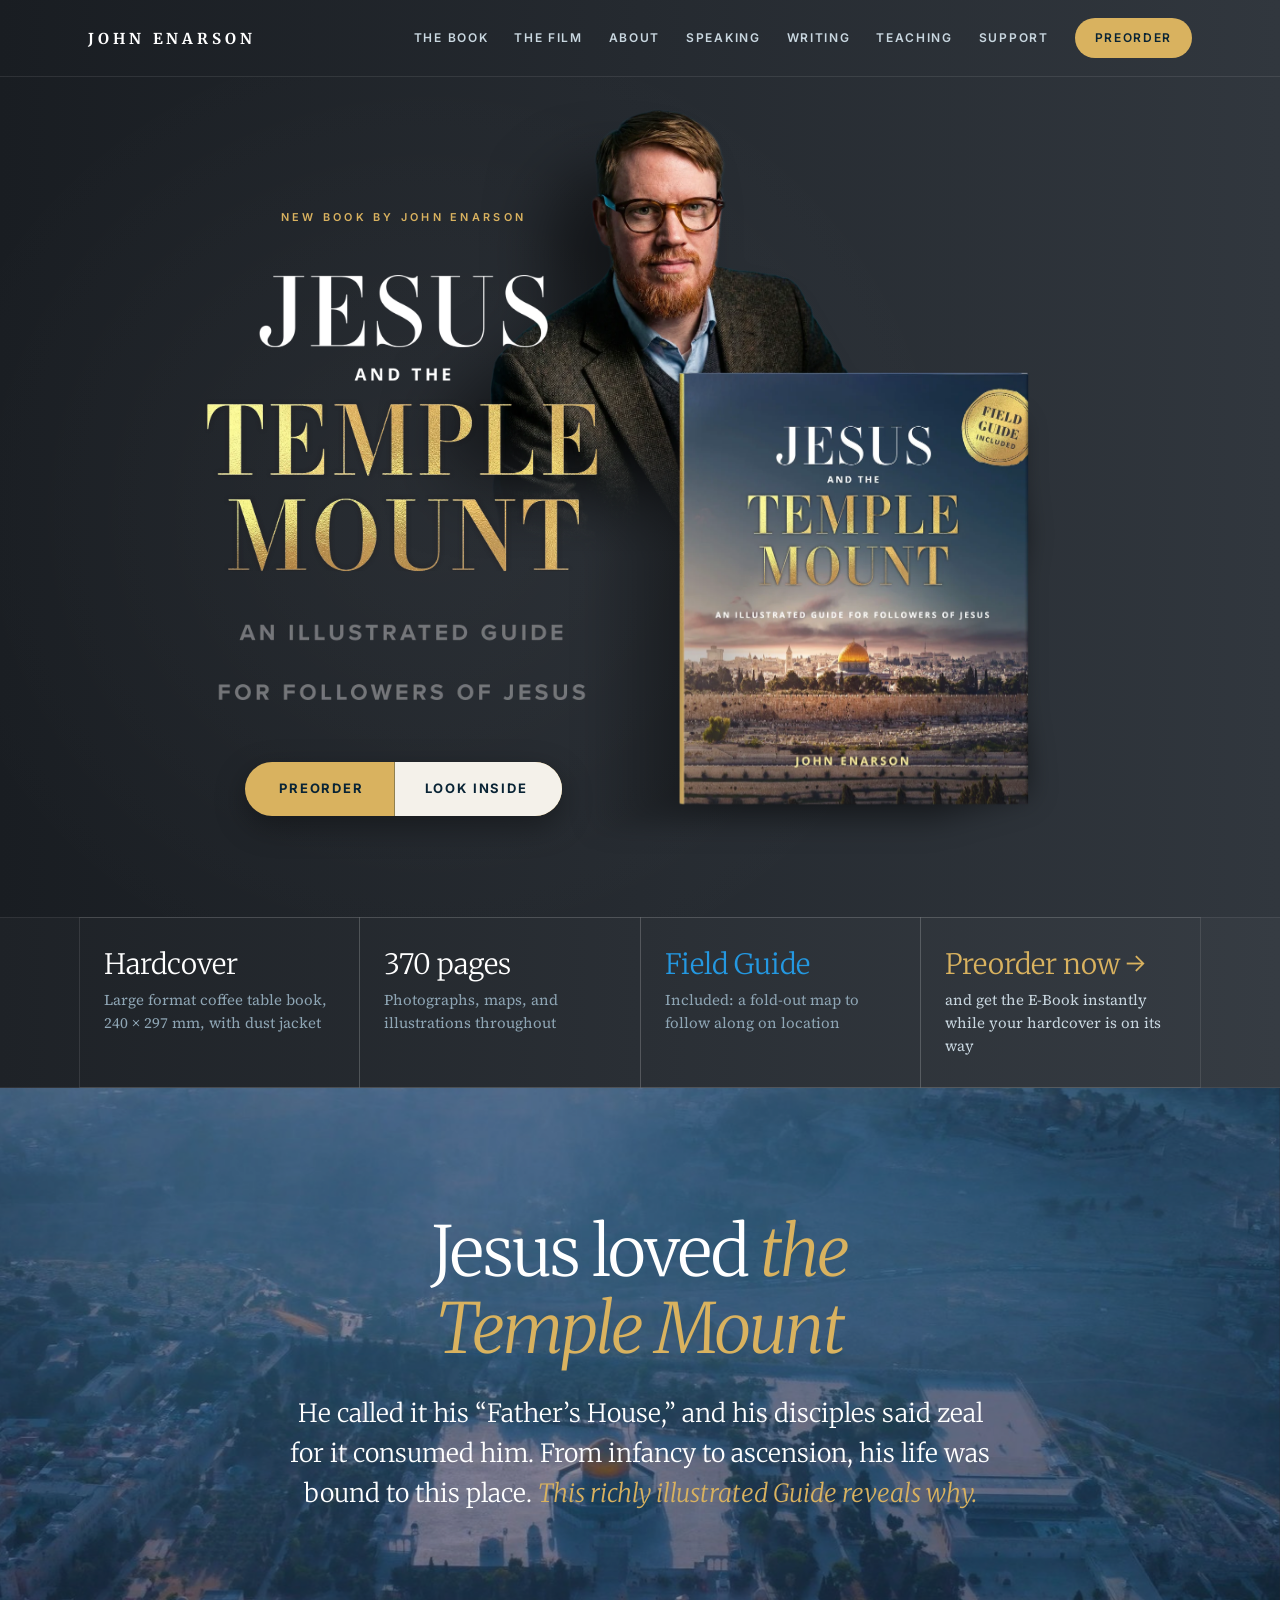
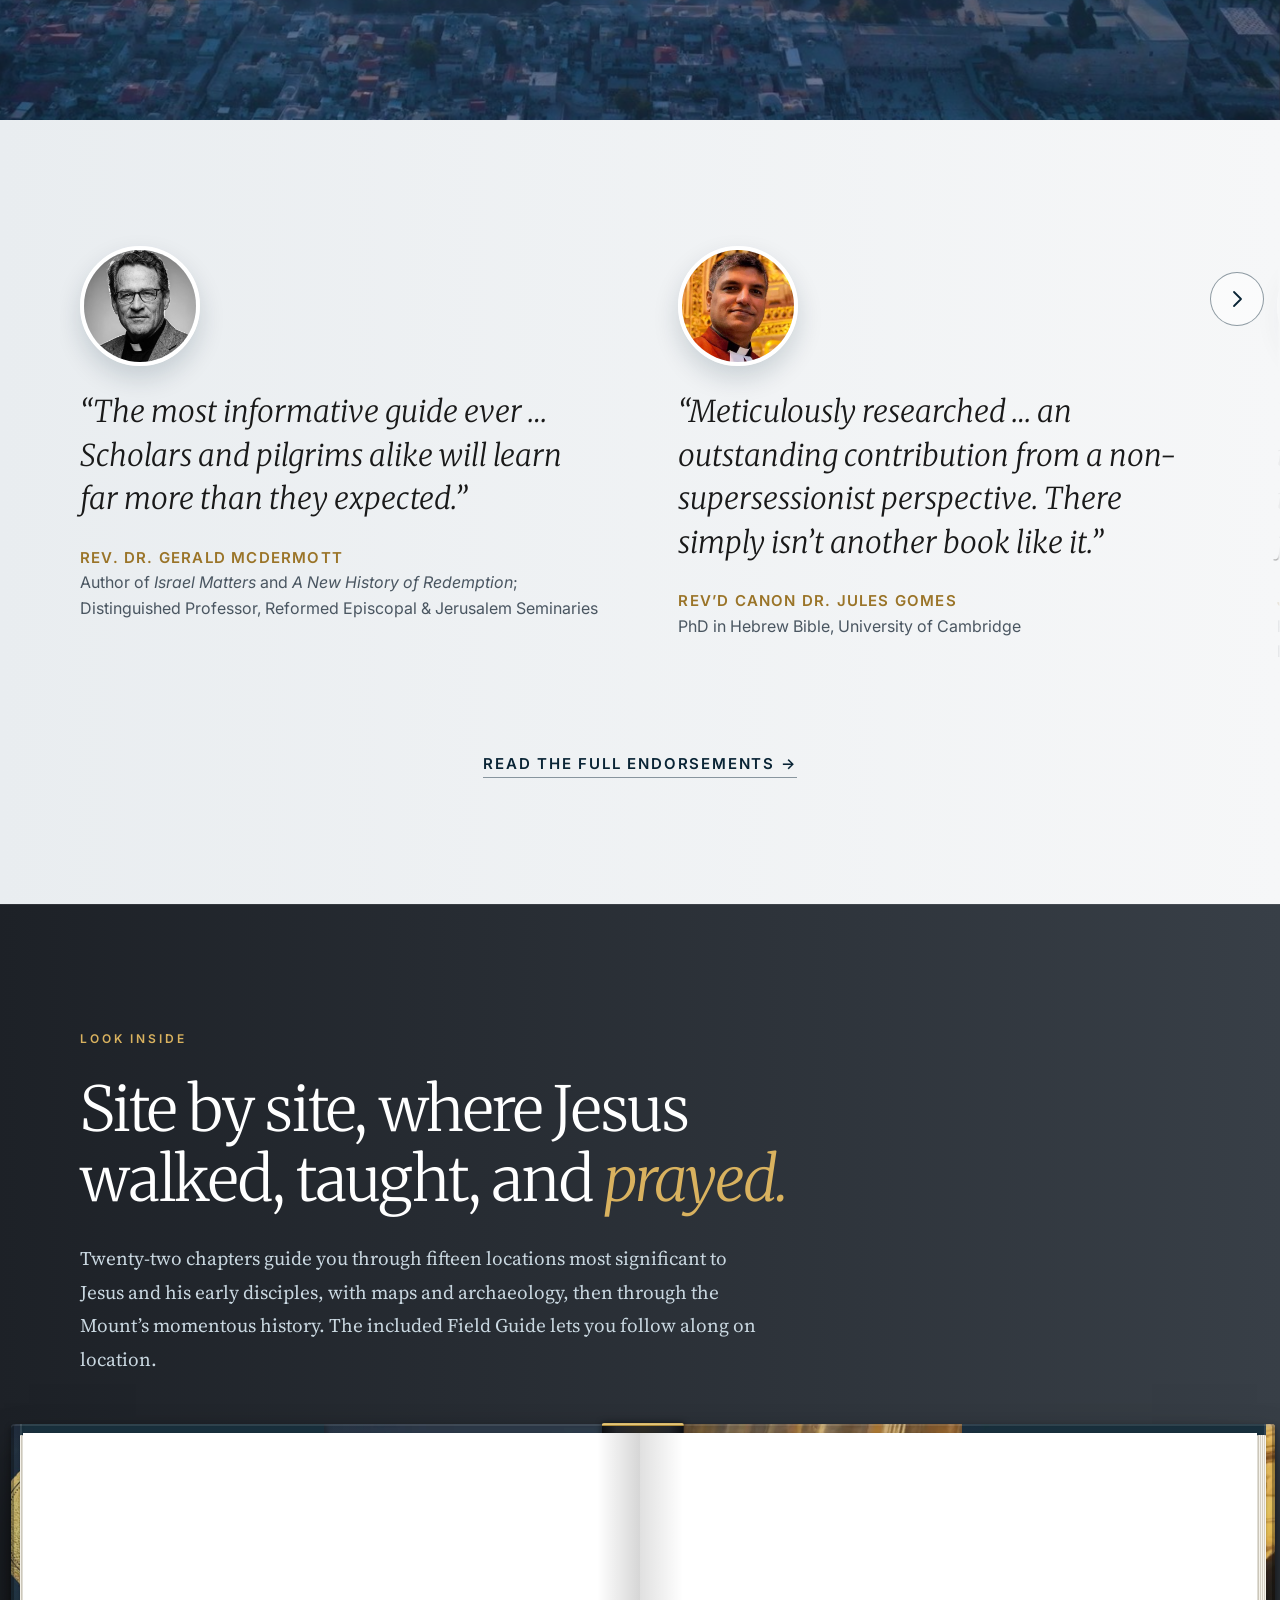
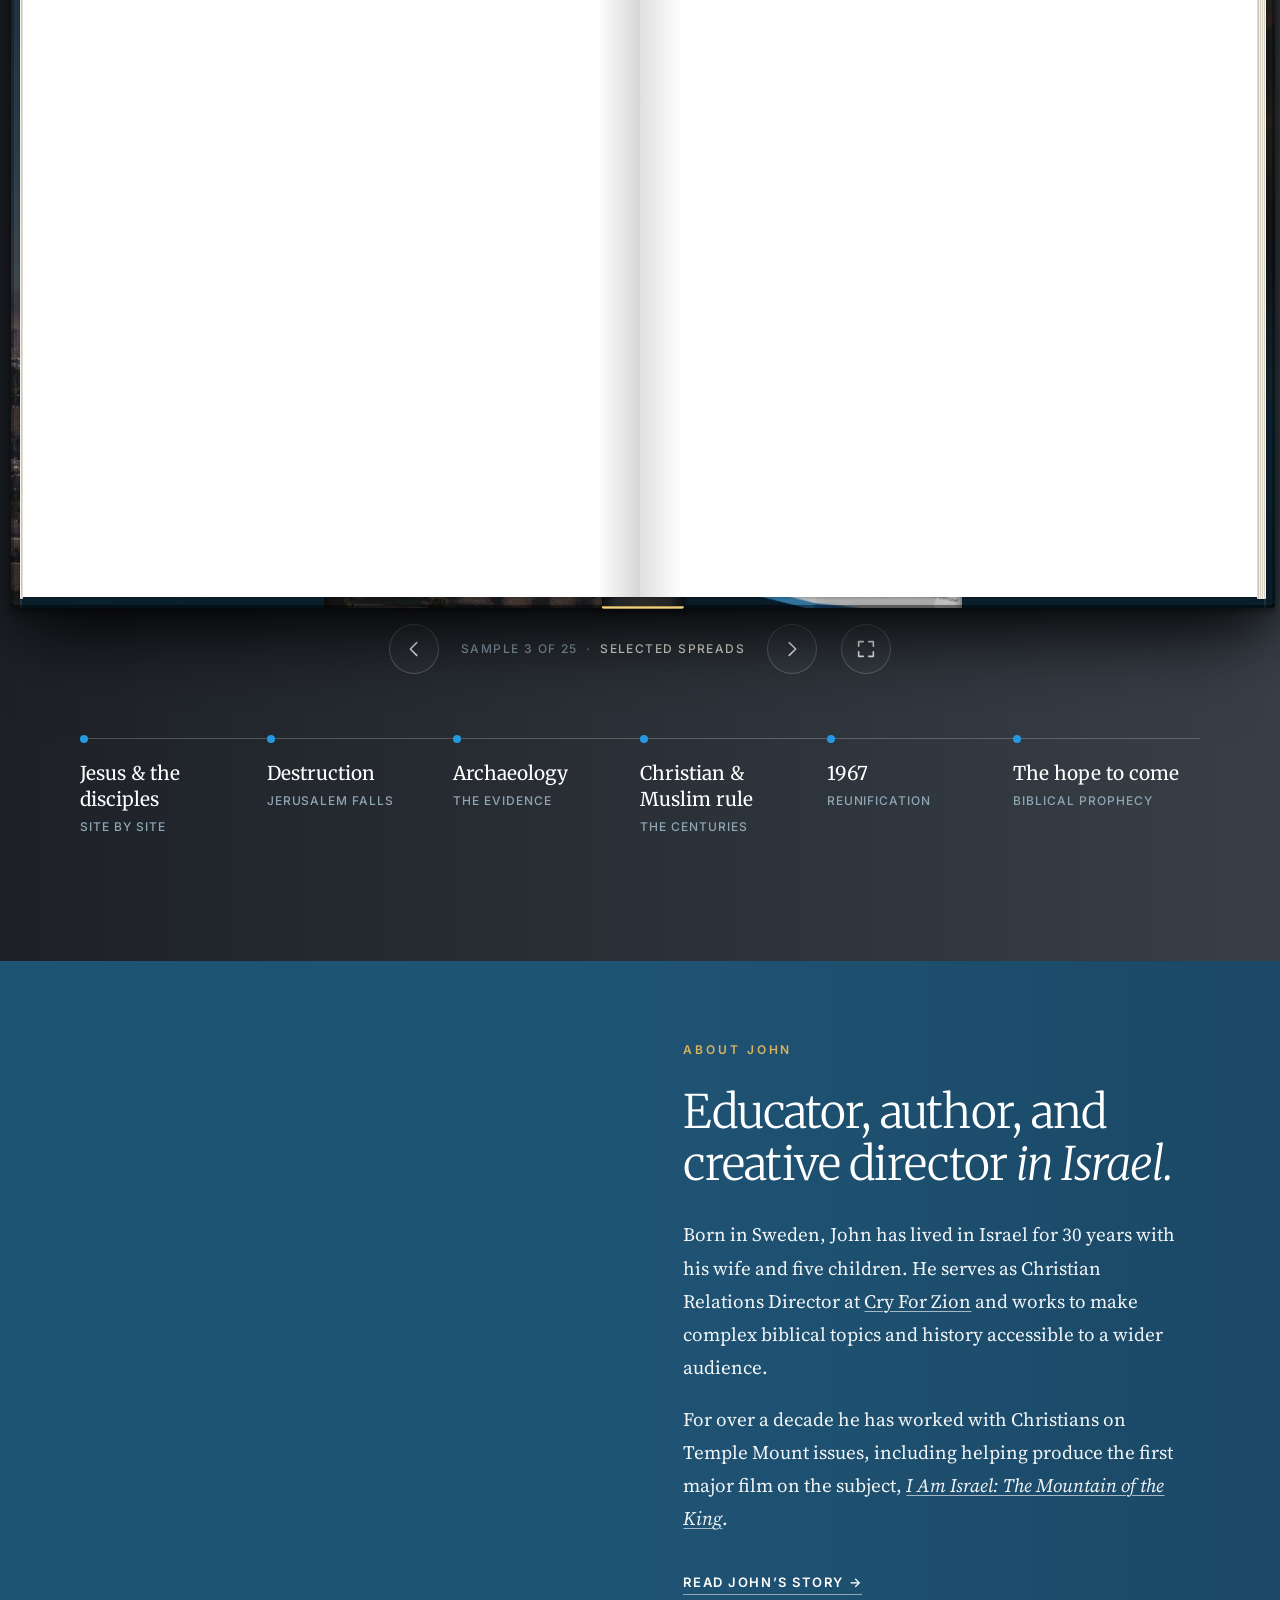
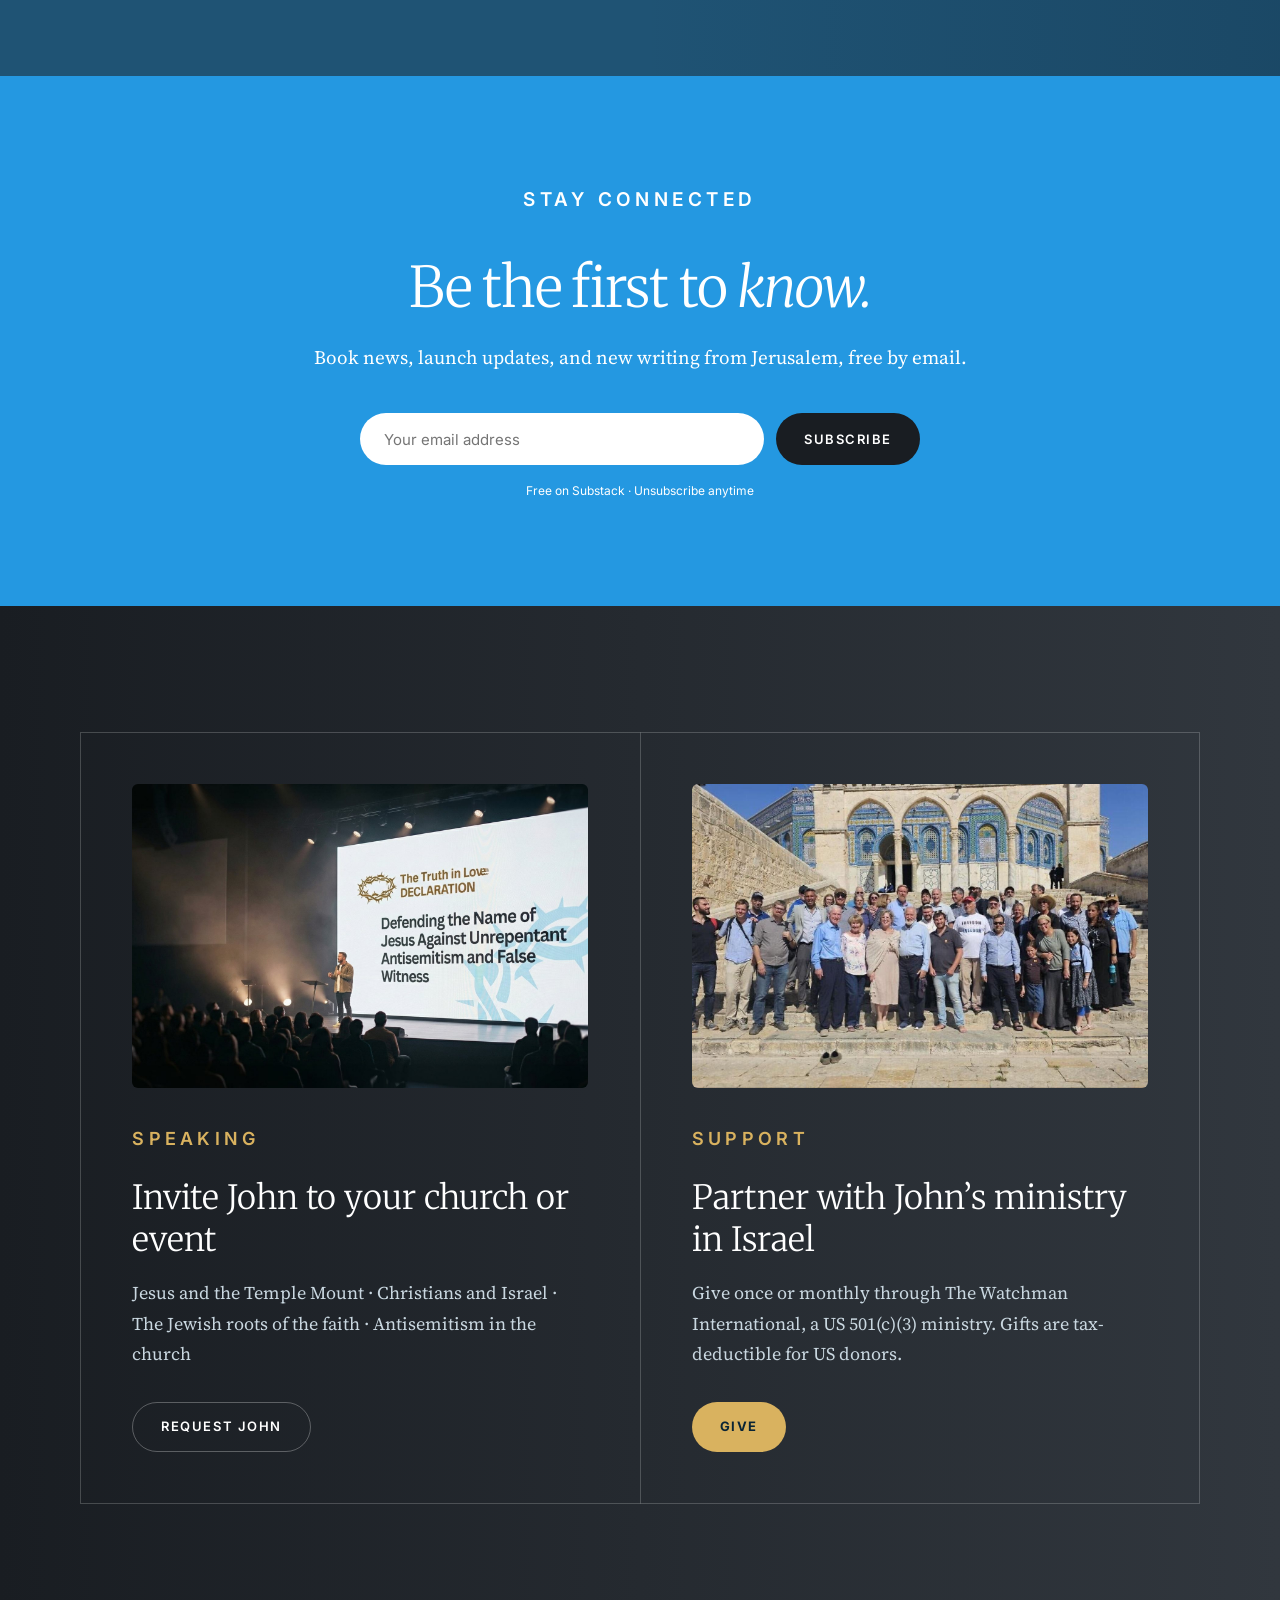
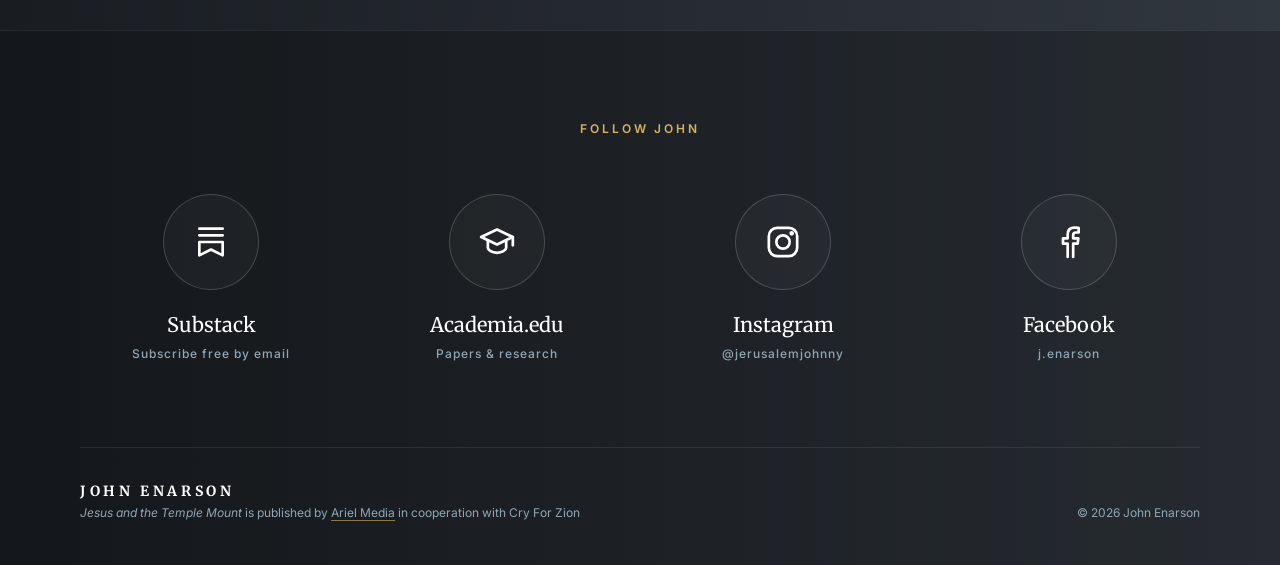
==== commit be48cd3b: "Writing: large Articles title, archive right after Featured on, drop Academia from outlets Co-Author" ====
--- a/index.html
+++ b/index.html
@@ -16,7 +16,7 @@
   <link rel="preconnect" href="https://fonts.googleapis.com">
   <link rel="preconnect" href="https://fonts.gstatic.com" crossorigin>
   <link href="https://fonts.googleapis.com/css2?family=Merriweather:ital,wght@0,300;0,400;0,700;1,300;1,400&family=Source+Serif+4:ital,opsz,wght@0,8..60,300;0,8..60,400;0,8..60,600;1,8..60,400&family=Inter:wght@400;500;600;700&display=swap" rel="stylesheet">
-  <link rel="stylesheet" href="assets/css/site.css?v=57">
+  <link rel="stylesheet" href="assets/css/site.css?v=58">
 </head>
 <body>
 <div class="page">
@@ -201,9 +201,9 @@
 </footer>
 
 </div>
-<script src="assets/js/pages.js?v=57"></script>
-<script src="assets/js/site.js?v=57"></script>
-<script src="assets/js/carousel.js?v=57"></script>
-<script src="assets/js/flipbook.js?v=57"></script>
+<script src="assets/js/pages.js?v=58"></script>
+<script src="assets/js/site.js?v=58"></script>
+<script src="assets/js/carousel.js?v=58"></script>
+<script src="assets/js/flipbook.js?v=58"></script>
 </body>
 </html>
--- a/assets/css/site.css
+++ b/assets/css/site.css
@@ -228,6 +228,7 @@
 .ph-bg::after { content: ""; position: absolute; inset: 0; background: linear-gradient(90deg, rgba(23,25,30,0.86) 0%, rgba(23,25,30,0.62) 55%, rgba(23,25,30,0.35) 100%), linear-gradient(180deg, rgba(23,25,30,0) 60%, rgba(23,25,30,0.7) 100%); }
 @media (max-width: 860px) { .ph-bg { background: url('../img/olive-view-sm.jpg') 70% 50% / cover no-repeat; } .ph-bg::after { background: rgba(23,25,30,0.72); } }
 .page-hero h1 { margin: 0 0 28px; max-width: 15em; font-family: var(--display); font-weight: 300; font-size: clamp(40px, 6vw, 76px); line-height: 1.08; letter-spacing: -0.02em; color: var(--white); text-wrap: balance; }
+.page-title { margin: 0 0 40px; font-family: var(--display); font-weight: 300; font-size: clamp(40px, 6vw, 76px); line-height: 1.08; letter-spacing: -0.02em; color: var(--white); }
 .page-hero h1 em { font-style: italic; color: var(--gold); }
 .page-hero .lead { font-size: clamp(19px, 1.7vw, 23px); }
 .page-hero .actions { display: flex; flex-wrap: wrap; gap: 12px; margin-top: 36px; }
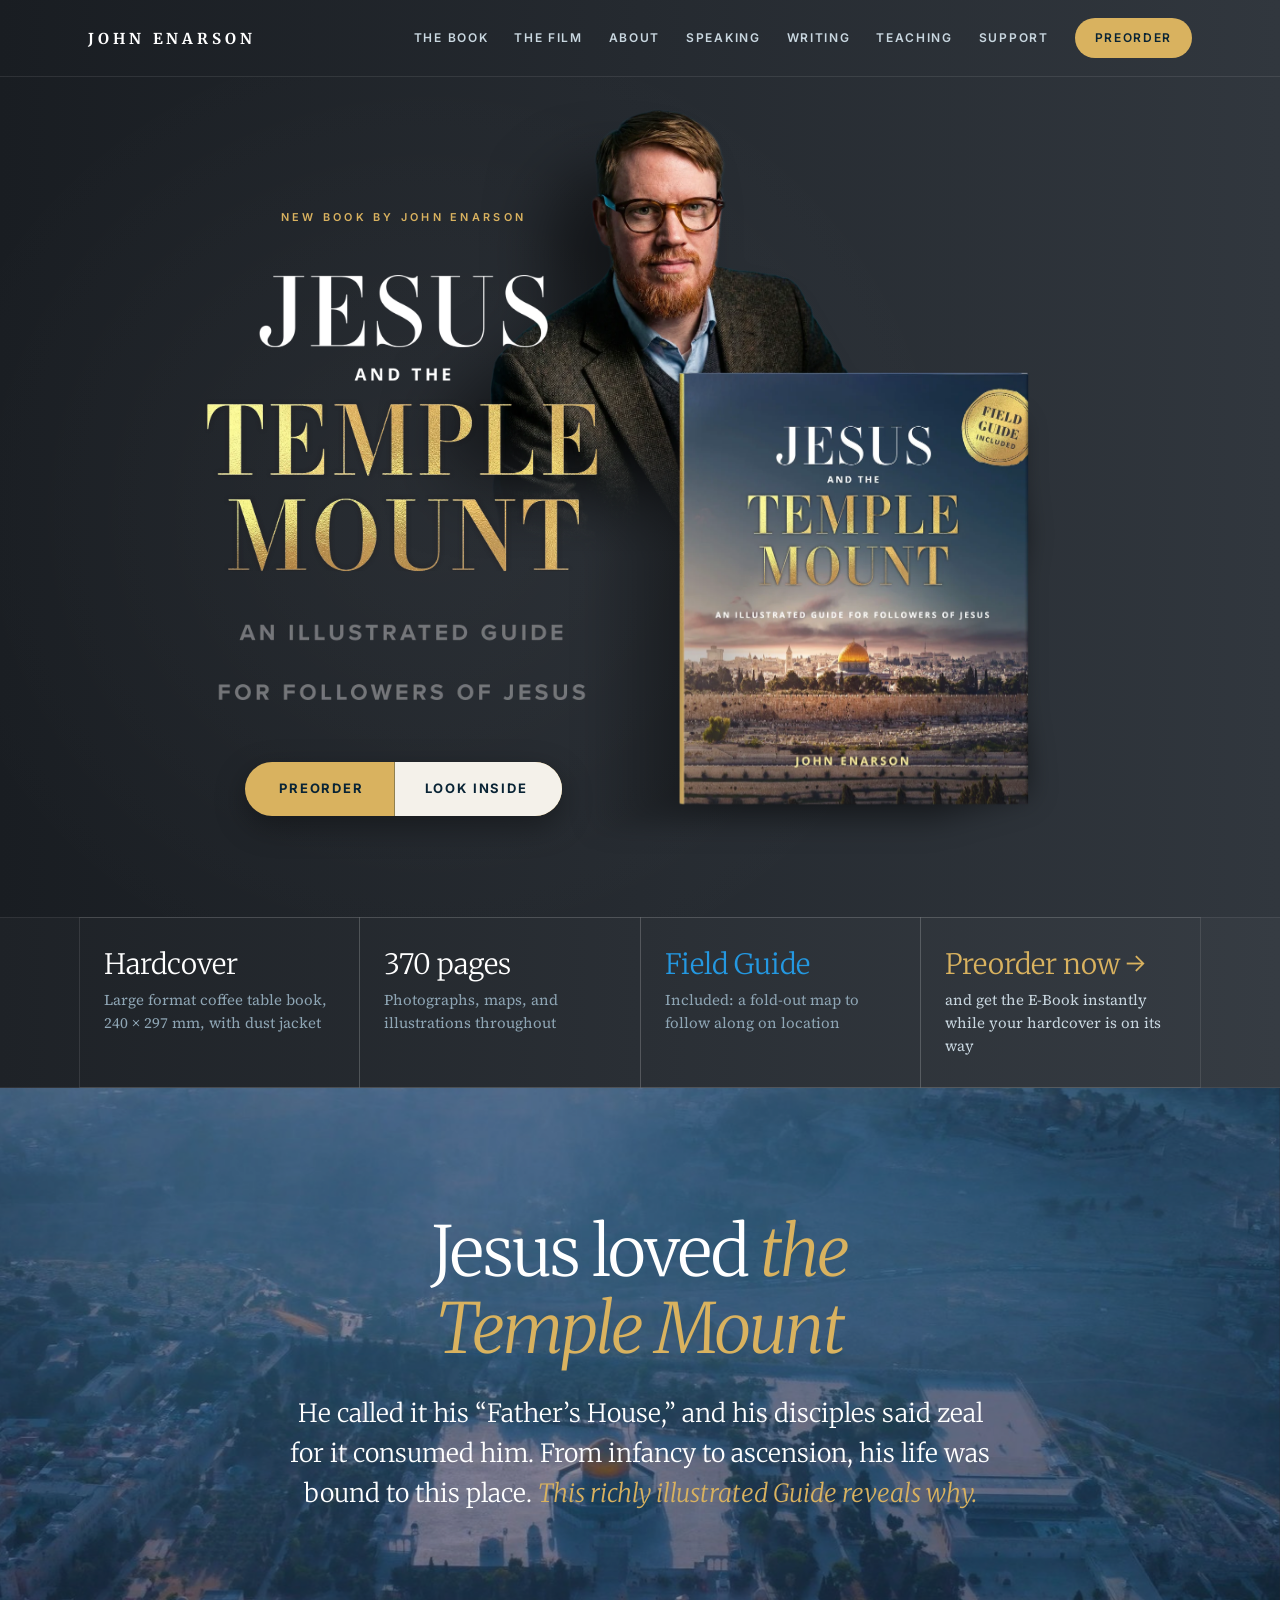
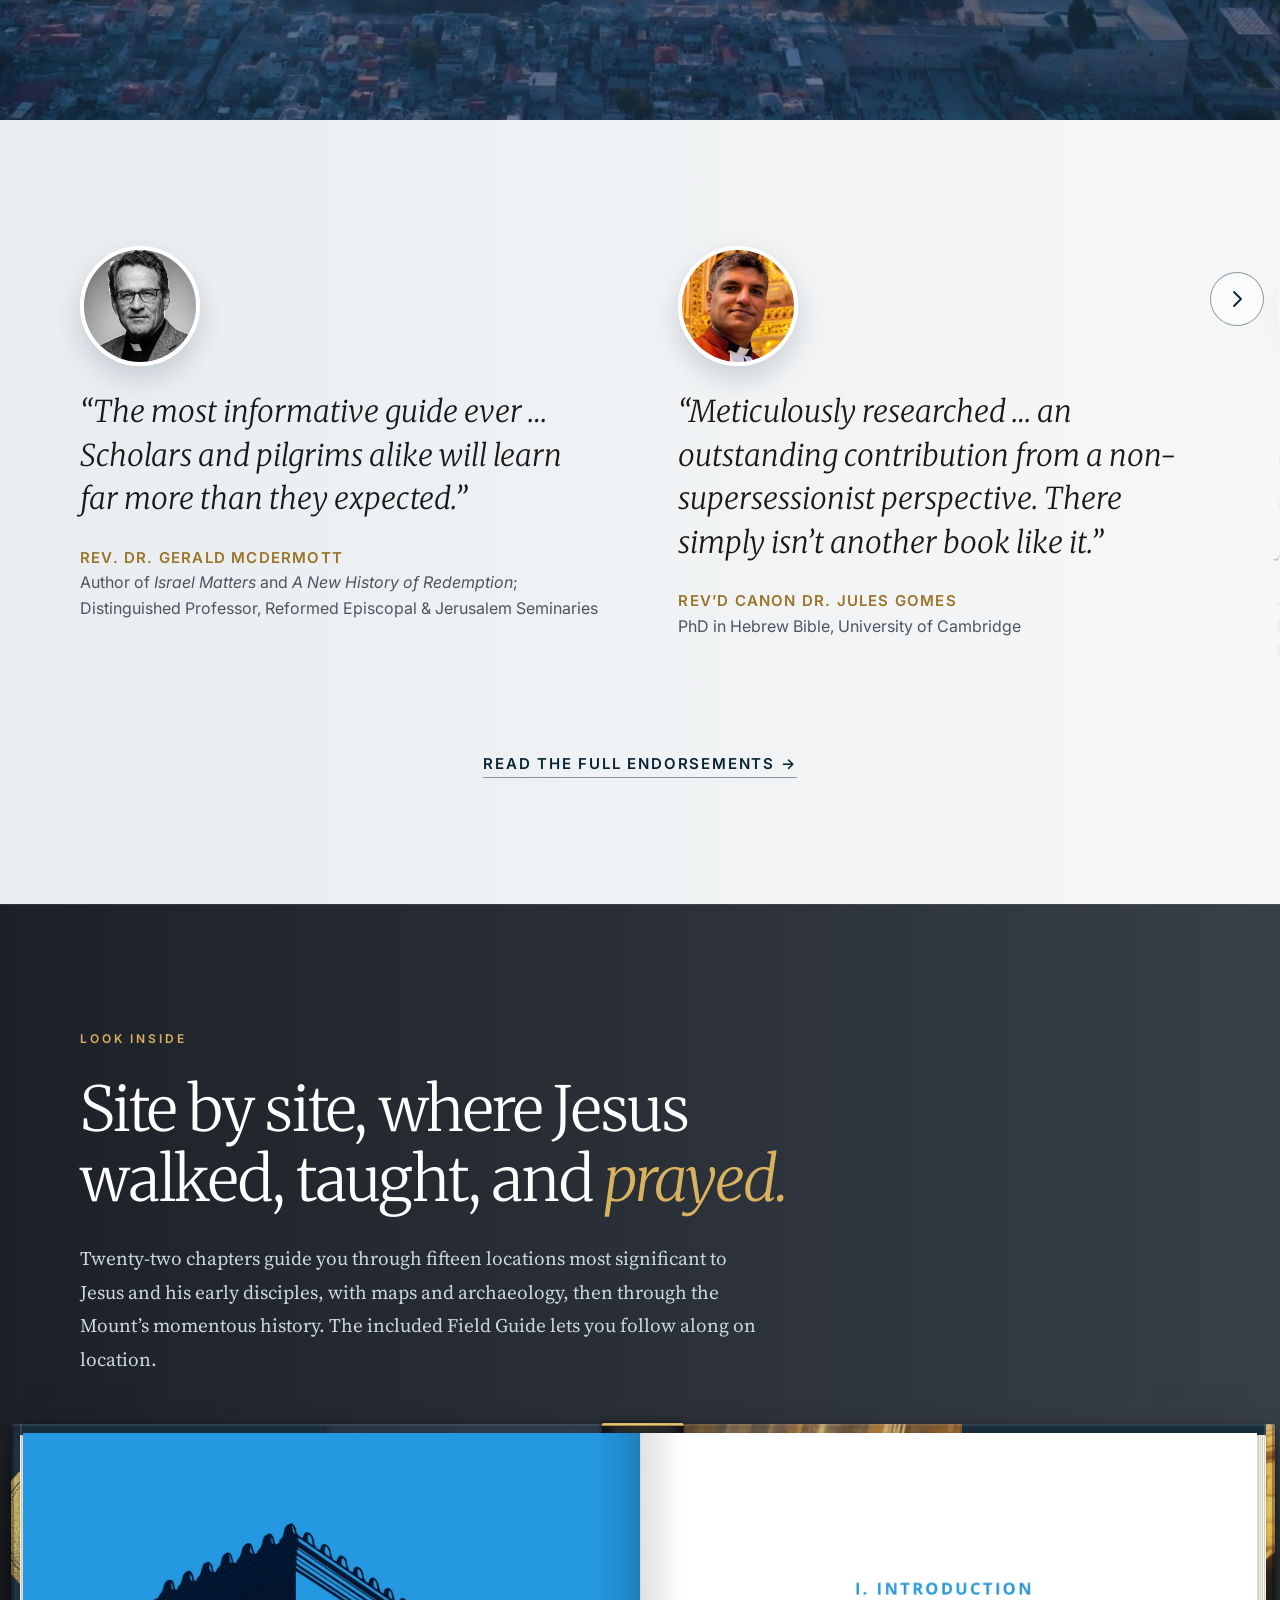
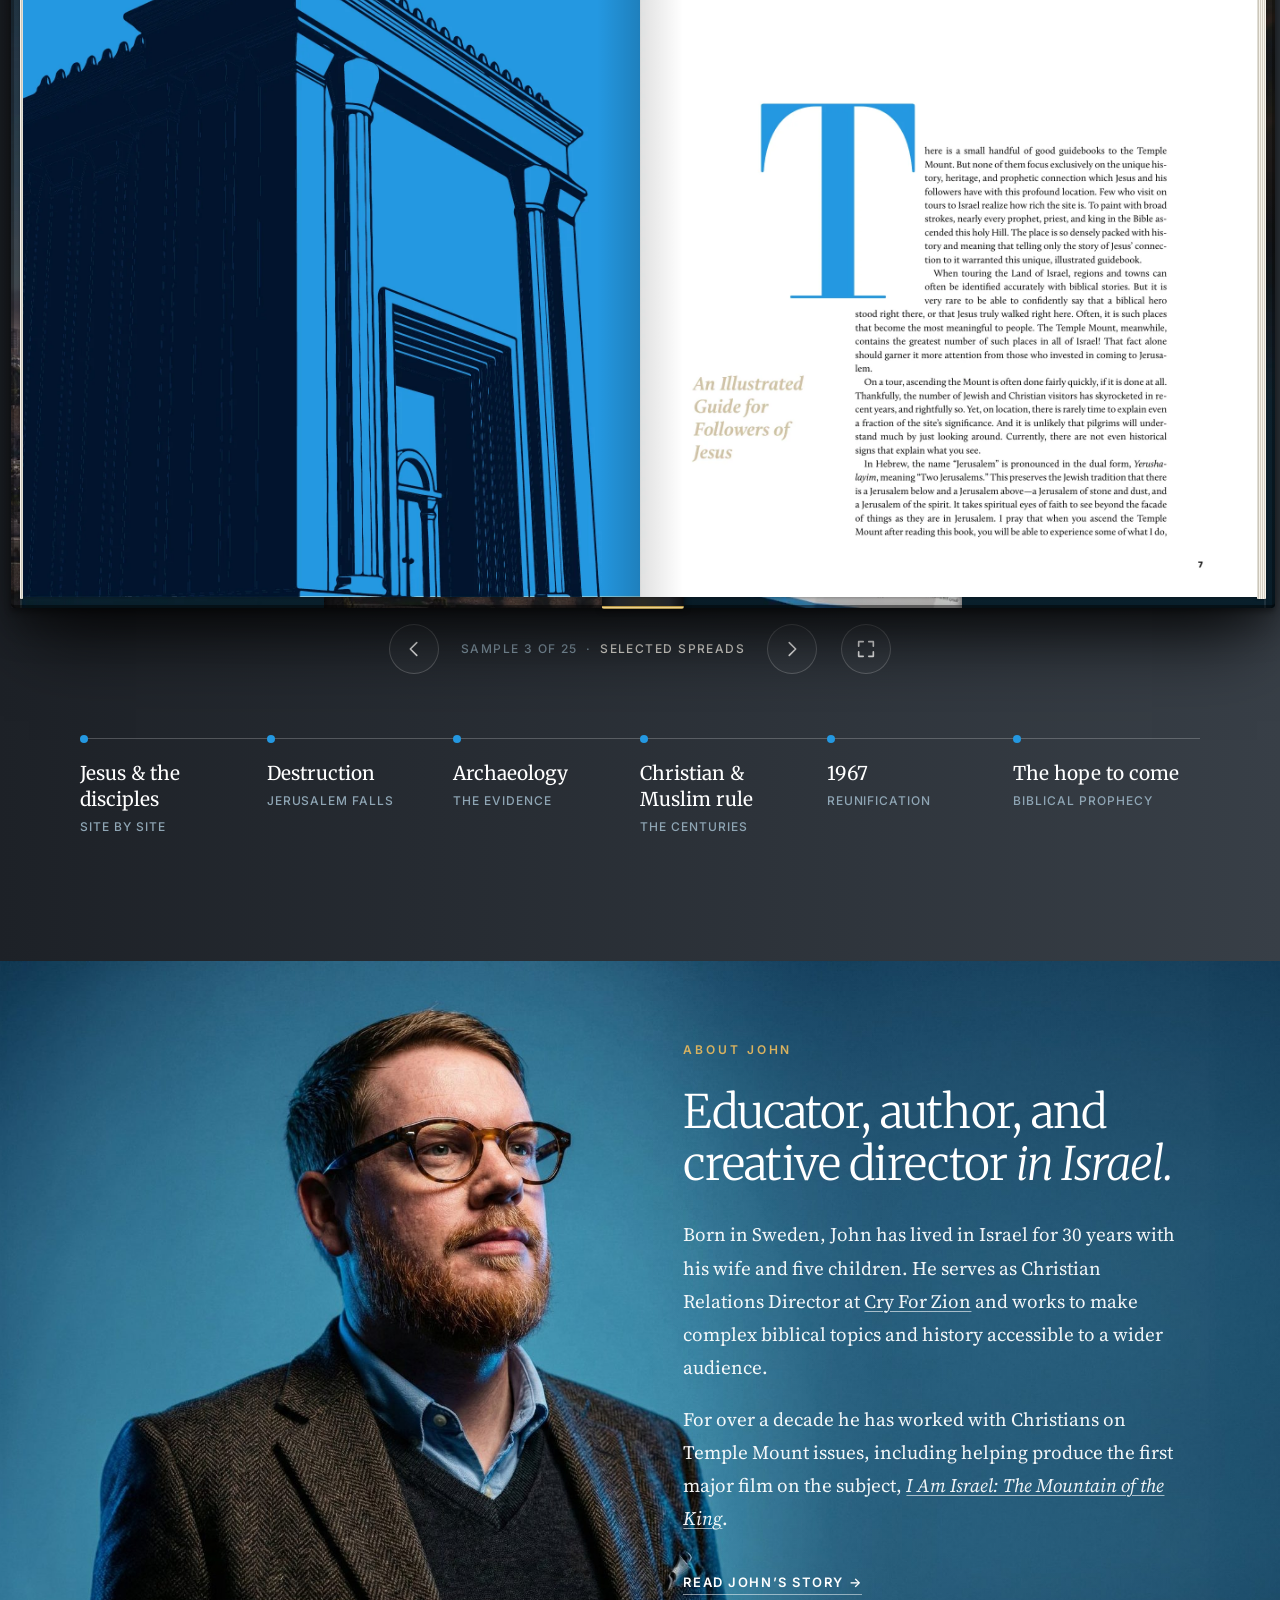
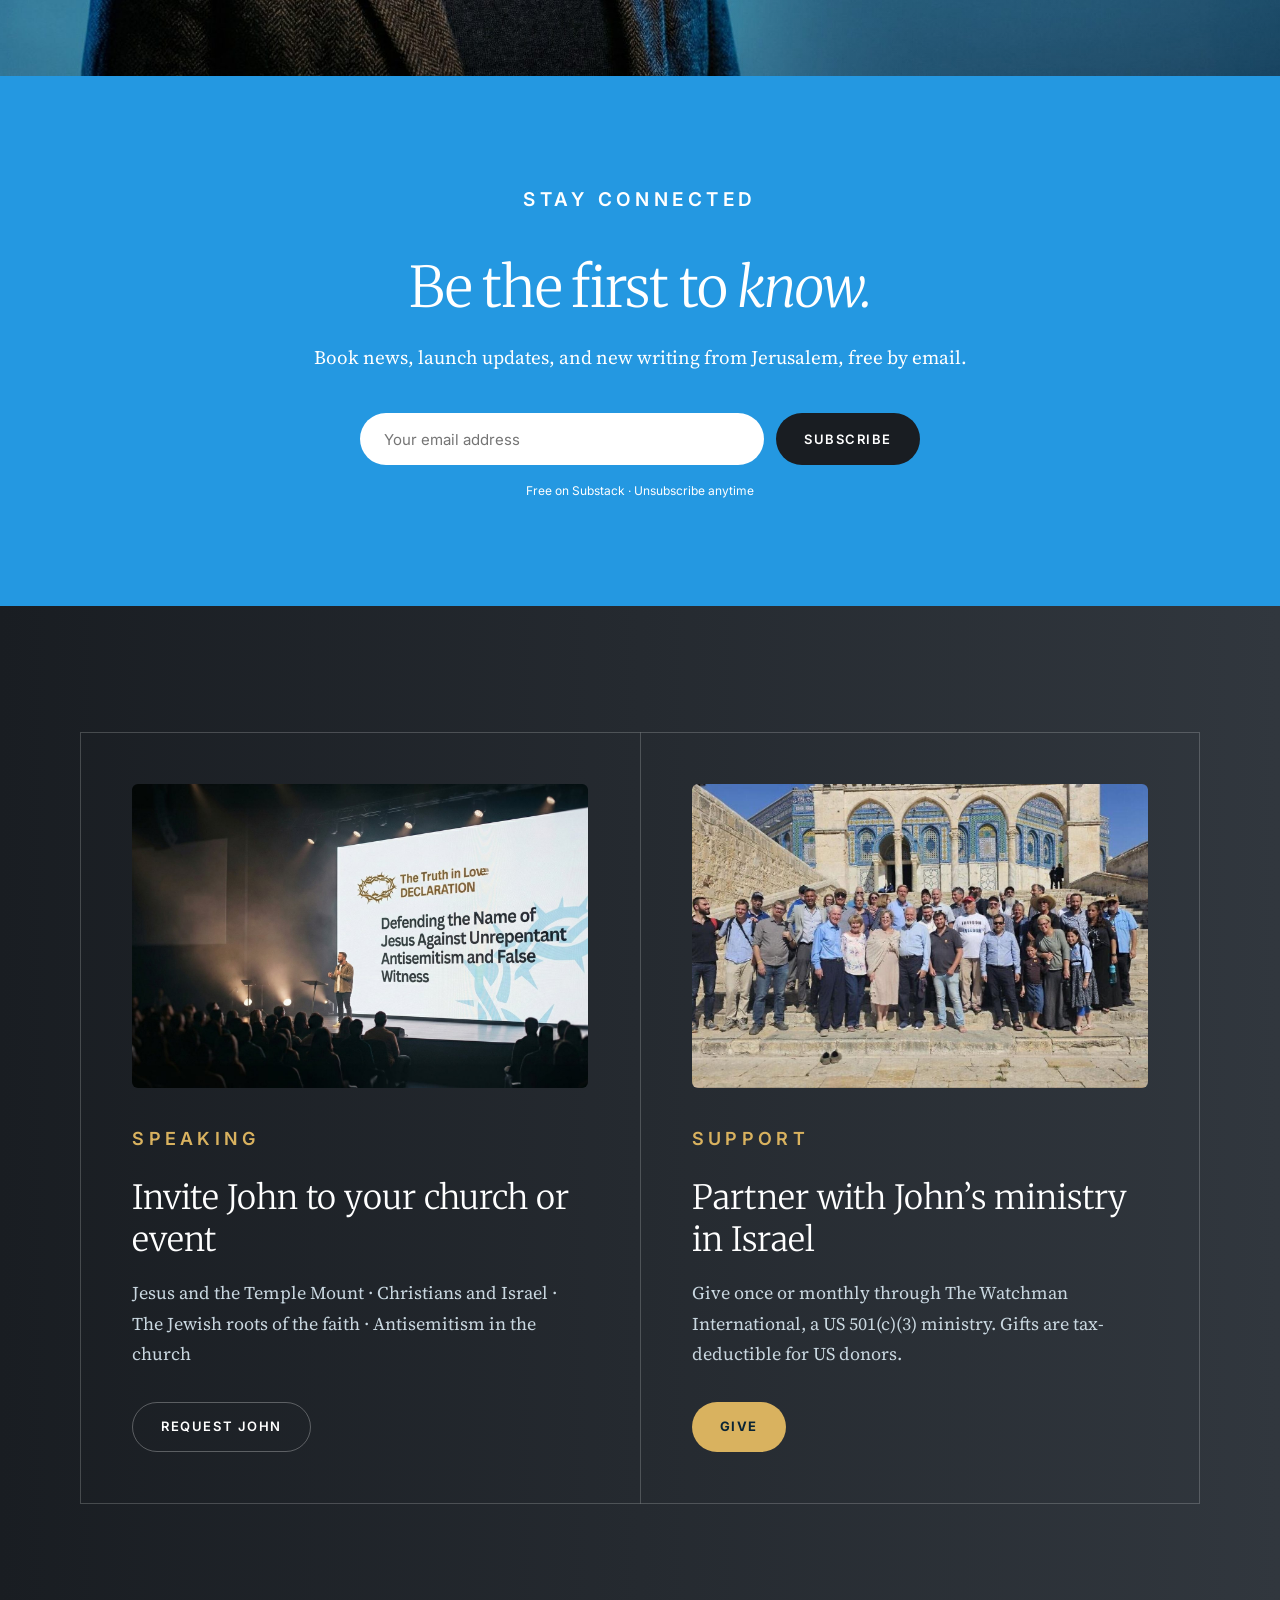
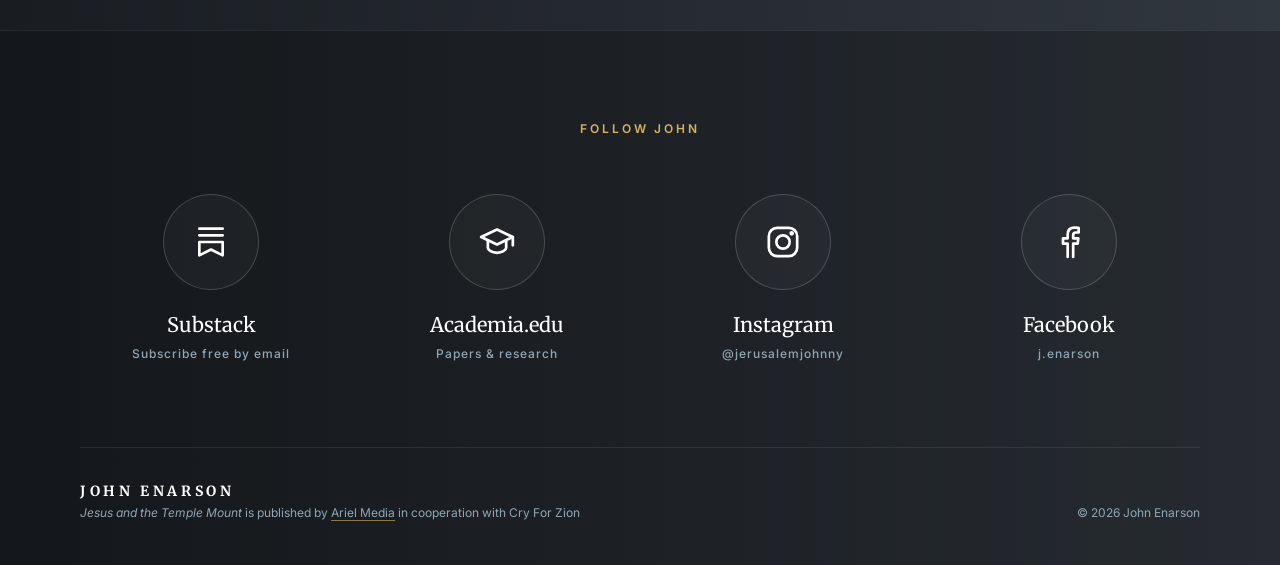
==== commit 1e733887: "Writing: cinematic lead Substack card with blurred image fill and arrow CTA Co-Authored-By: Claude O" ====
--- a/index.html
+++ b/index.html
@@ -16,7 +16,7 @@
   <link rel="preconnect" href="https://fonts.googleapis.com">
   <link rel="preconnect" href="https://fonts.gstatic.com" crossorigin>
   <link href="https://fonts.googleapis.com/css2?family=Merriweather:ital,wght@0,300;0,400;0,700;1,300;1,400&family=Source+Serif+4:ital,opsz,wght@0,8..60,300;0,8..60,400;0,8..60,600;1,8..60,400&family=Inter:wght@400;500;600;700&display=swap" rel="stylesheet">
-  <link rel="stylesheet" href="assets/css/site.css?v=58">
+  <link rel="stylesheet" href="assets/css/site.css?v=60">
 </head>
 <body>
 <div class="page">
@@ -201,9 +201,9 @@
 </footer>
 
 </div>
-<script src="assets/js/pages.js?v=58"></script>
-<script src="assets/js/site.js?v=58"></script>
-<script src="assets/js/carousel.js?v=58"></script>
-<script src="assets/js/flipbook.js?v=58"></script>
+<script src="assets/js/pages.js?v=60"></script>
+<script src="assets/js/site.js?v=60"></script>
+<script src="assets/js/carousel.js?v=60"></script>
+<script src="assets/js/flipbook.js?v=60"></script>
 </body>
 </html>
--- a/assets/css/site.css
+++ b/assets/css/site.css
@@ -568,3 +568,27 @@
 .video iframe { position: absolute; inset: 0; width: 100%; height: 100%; border: 0; }
 .cards-2 { grid-template-columns: repeat(auto-fit, minmax(300px, 1fr)); }
 .card .num { text-transform: none; }
+
+/* Writing: lead Substack post as a cinematic wide card (blurred image fills the left behind the title) */
+.post.is-lead { grid-column: 1 / -1; position: relative; display: flex; flex-direction: row; align-items: flex-end; min-height: clamp(360px, 34vw, 500px); padding: clamp(32px, 4.5vw, 64px); border-radius: 10px; overflow: hidden; background: #1a1c20; box-shadow: 0 30px 60px rgba(0,0,0,0.4); gap: 0; }
+.post.is-lead .post-blur { position: absolute; inset: -60px; background-size: cover; background-position: center 30%; filter: blur(48px) saturate(0.85) brightness(0.55); transform: scale(1.15); }
+.post.is-lead::before { content: ""; position: absolute; inset: 0; z-index: 1; background: linear-gradient(90deg, rgba(19,21,25,0.55) 0%, rgba(19,21,25,0.15) 45%, rgba(19,21,25,0) 60%); pointer-events: none; }
+.post.is-lead .post-img { position: absolute; top: 0; right: 0; bottom: 0; width: 58%; aspect-ratio: auto; margin: 0; border-radius: 0; box-shadow: none; background: none;
+  -webkit-mask-image: linear-gradient(90deg, transparent 0%, rgba(0,0,0,0.6) 18%, #000 40%); mask-image: linear-gradient(90deg, transparent 0%, rgba(0,0,0,0.6) 18%, #000 40%); }
+.post.is-lead .post-img img { object-position: center 28%; }
+.post.is-lead .post-txt { position: relative; z-index: 2; display: flex; flex-direction: column; gap: 14px; width: min(52%, 620px); }
+.post.is-lead .post-date { color: var(--gold); }
+.post.is-lead b { font: 300 clamp(36px, 4.6vw, 64px)/1.06 var(--display); letter-spacing: -0.02em; color: var(--white); text-wrap: balance; text-shadow: 0 2px 20px rgba(0,0,0,0.35); }
+.post.is-lead:hover b { color: var(--white); }
+.post.is-lead .post-sub { font-size: clamp(17px, 1.5vw, 20px); color: rgba(255,255,255,0.85); -webkit-line-clamp: 3; }
+.post.is-lead .post-more { display: inline-flex; align-items: center; gap: 18px; margin-top: 14px; font: 600 13px/1 var(--sans); letter-spacing: 0.14em; text-transform: uppercase; color: var(--white); }
+.post-go { display: inline-flex; align-items: center; justify-content: center; width: 56px; height: 56px; border-radius: 50%; background: var(--white); color: var(--navy); transition: background .18s ease, transform .18s ease; }
+.post-go svg { width: 22px; height: 22px; }
+.post.is-lead:hover .post-go { background: var(--gold); transform: translateX(3px); }
+.post.is-lead:hover .post-img img { transform: scale(1.03); }
+@media (max-width: 860px) {
+  .post.is-lead { flex-direction: column; align-items: stretch; min-height: 0; padding: 0 0 28px; }
+  .post.is-lead .post-img { position: relative; width: 100%; aspect-ratio: 4 / 3; -webkit-mask-image: linear-gradient(180deg, #000 55%, transparent 100%); mask-image: linear-gradient(180deg, #000 55%, transparent 100%); }
+  .post.is-lead::before { display: none; }
+  .post.is-lead .post-txt { width: auto; margin: -40px 24px 0; }
+}
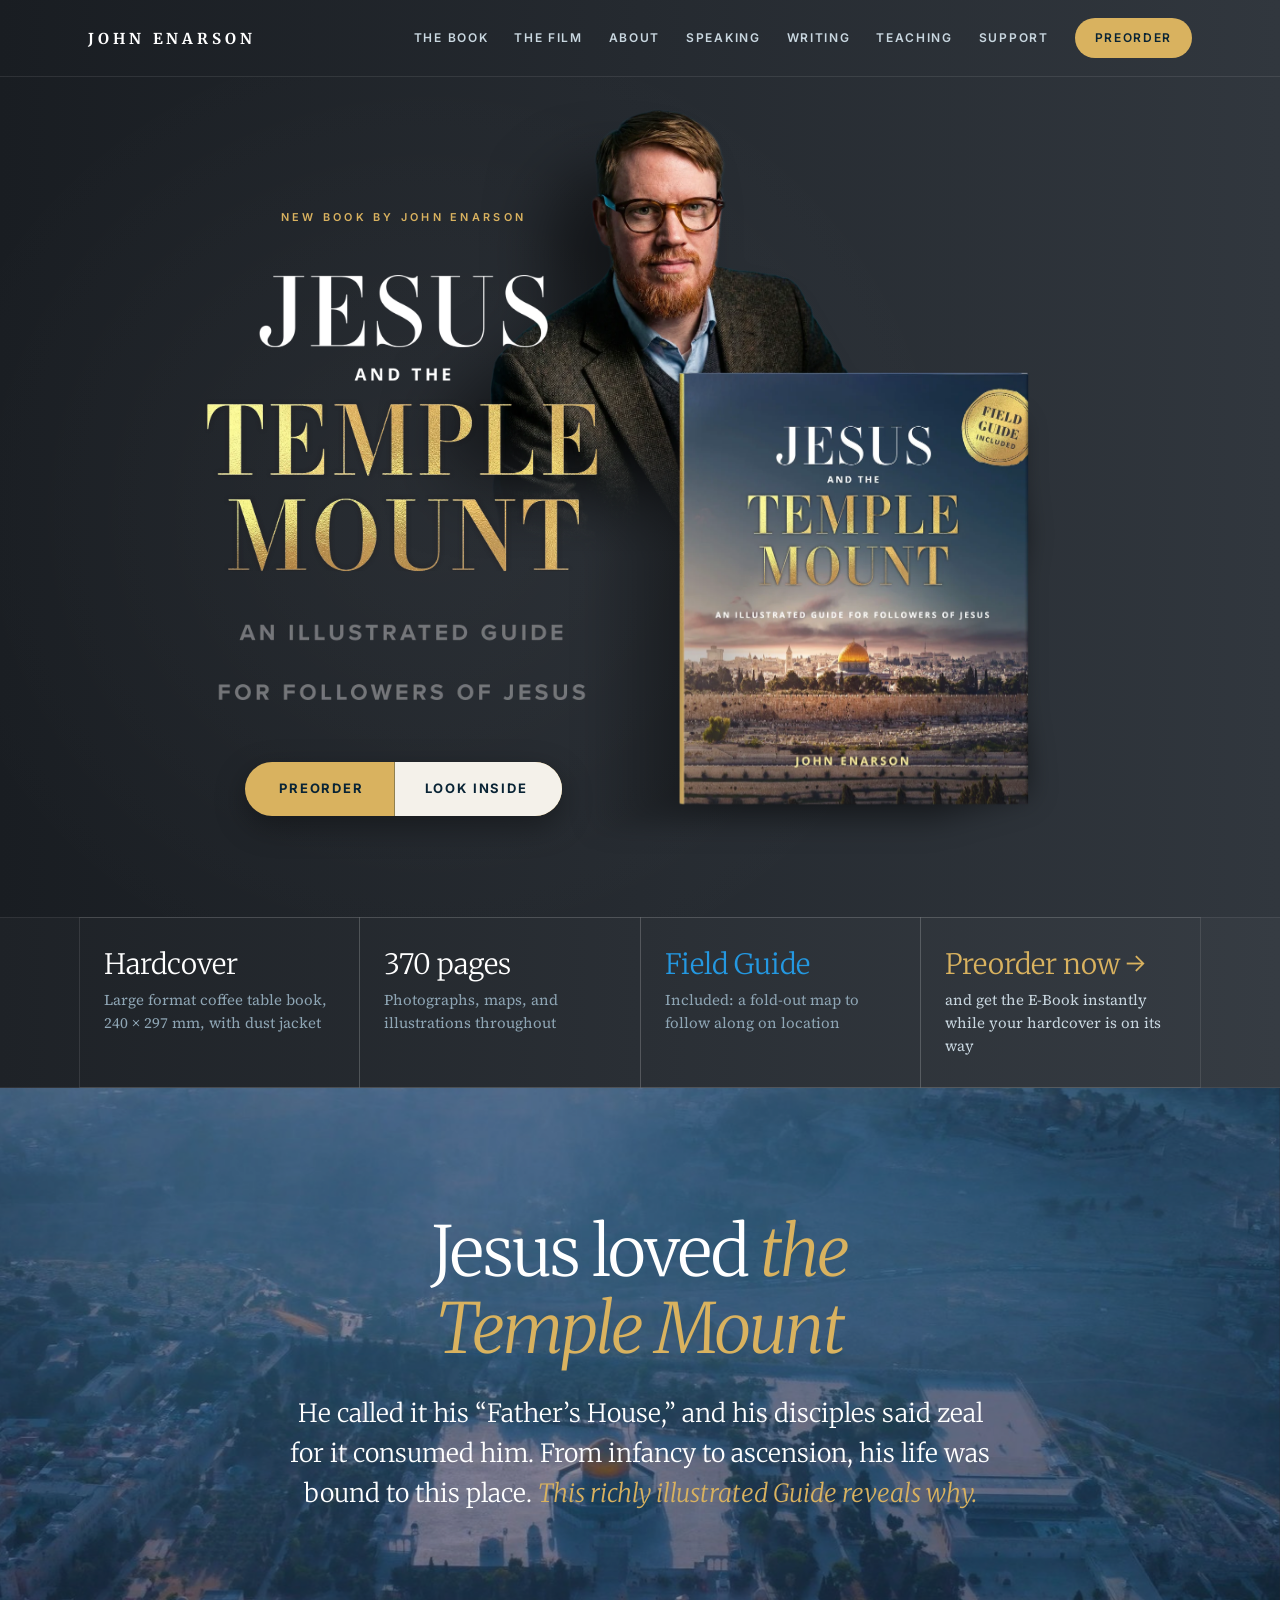
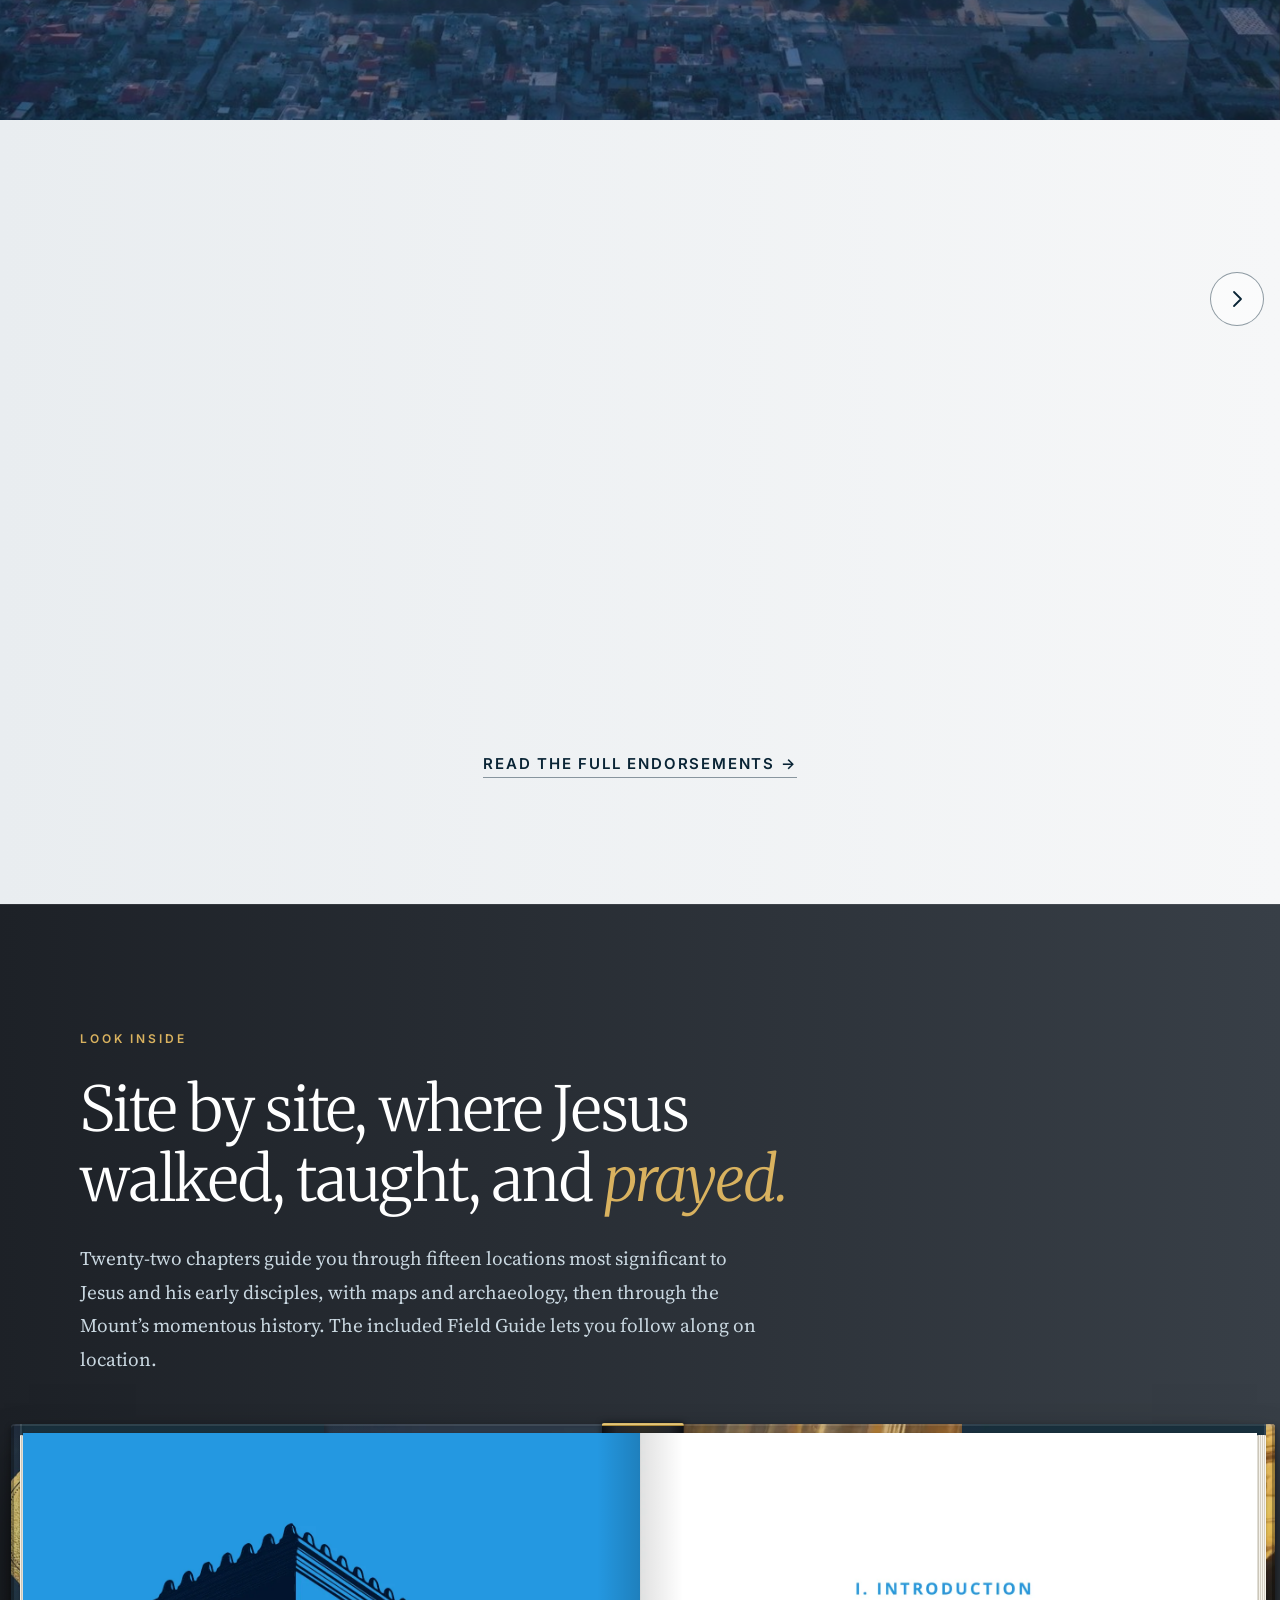
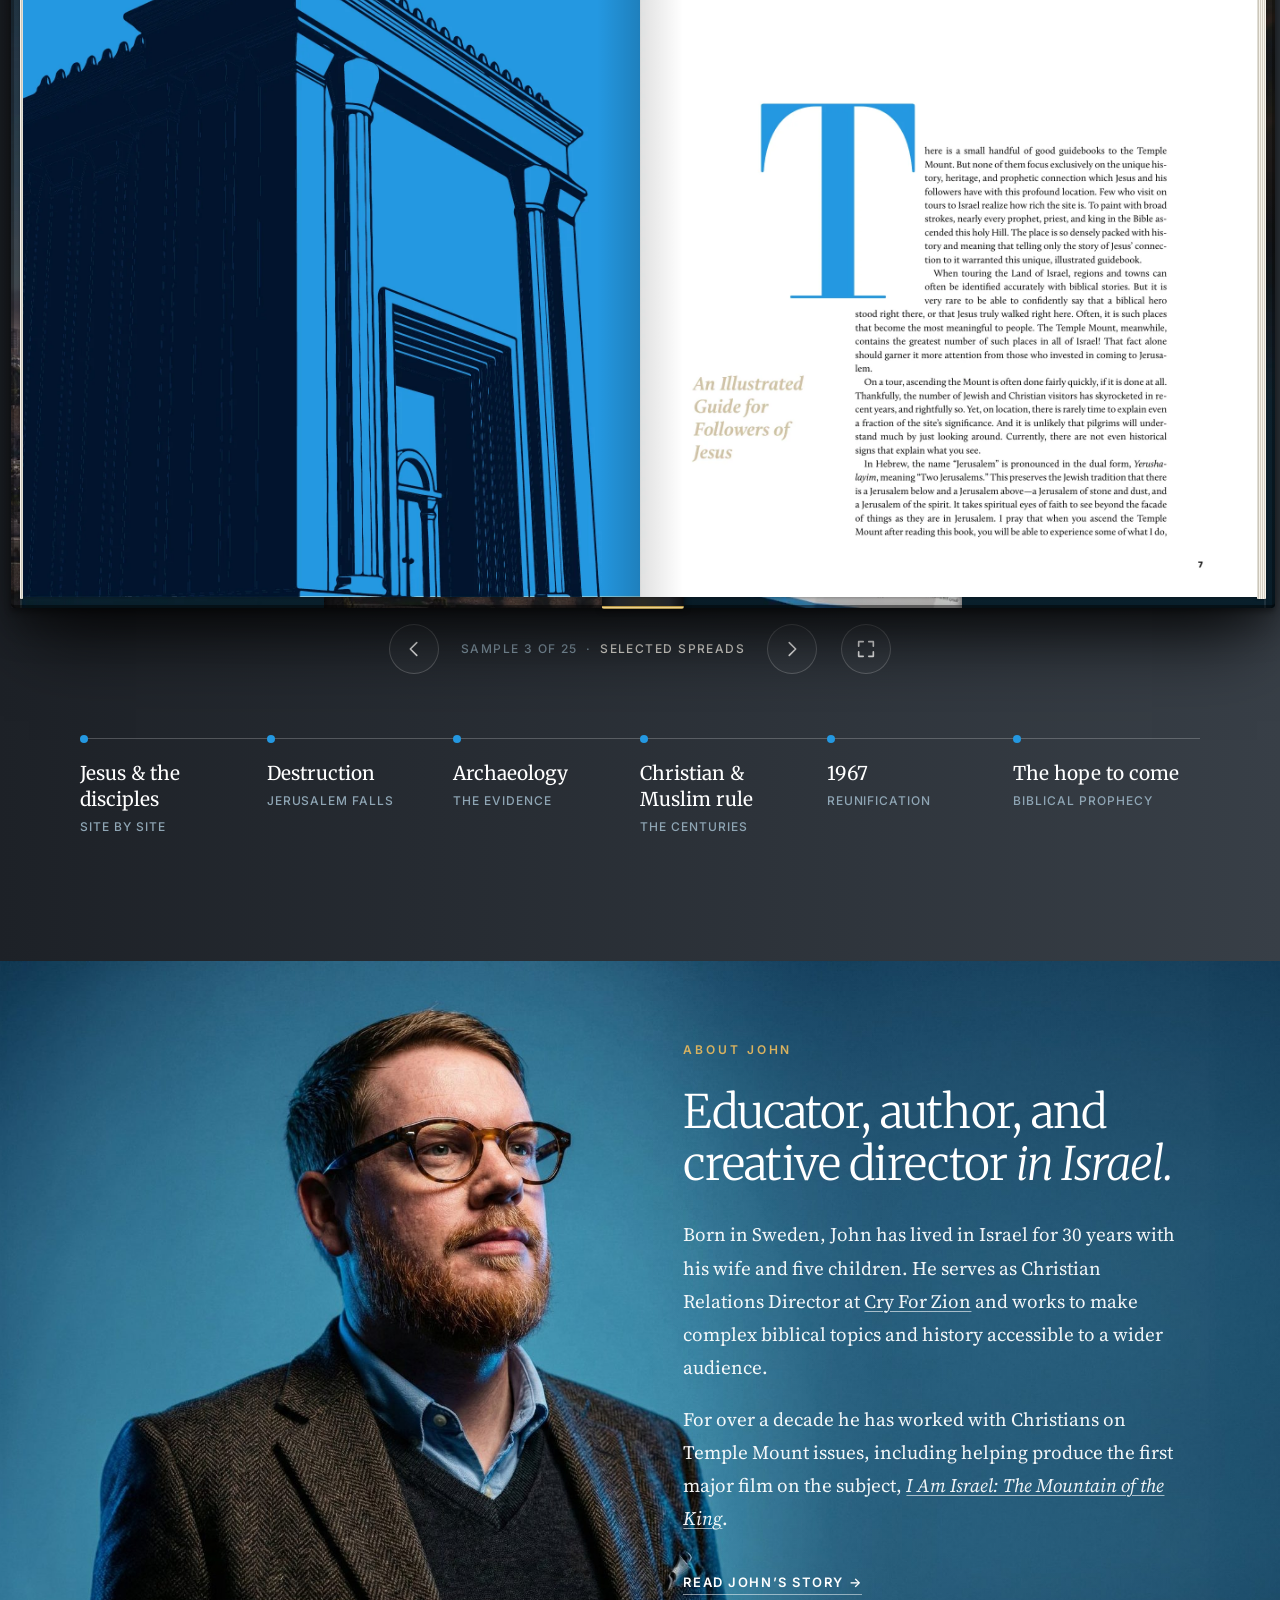
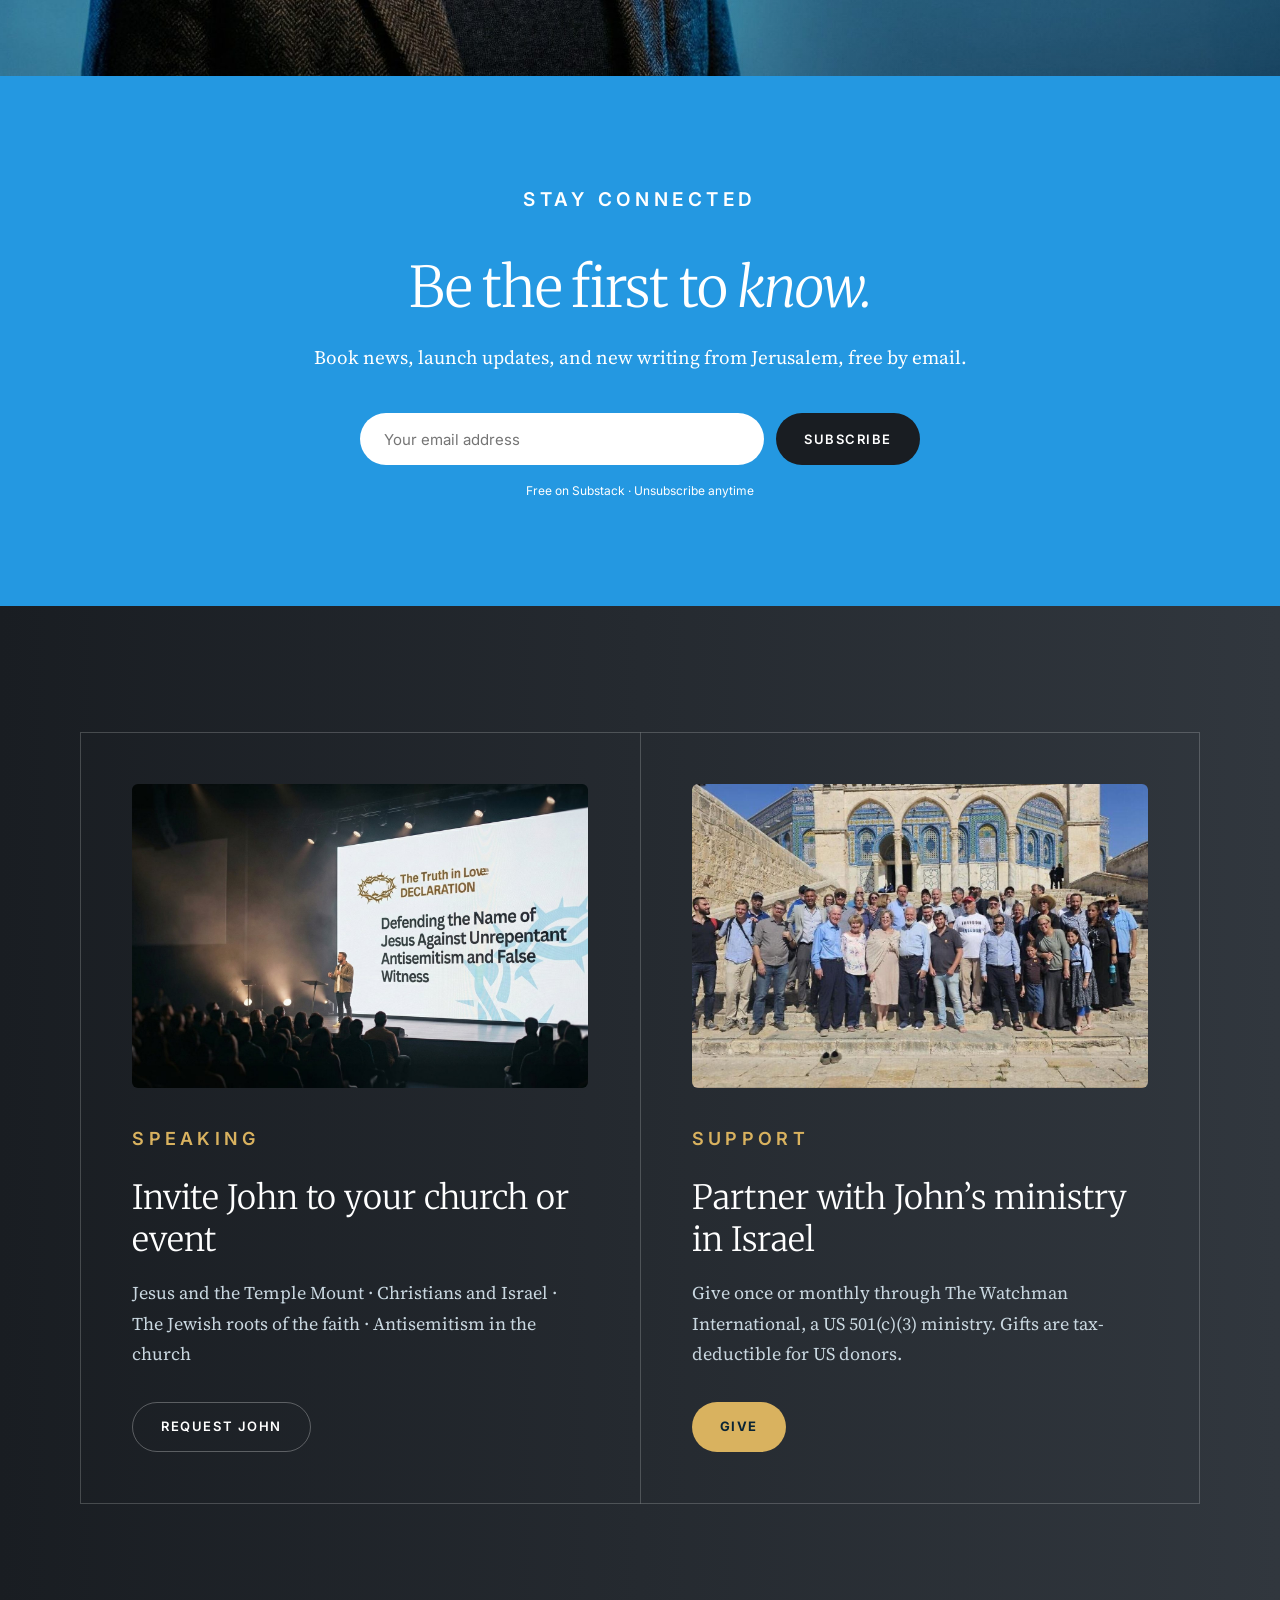
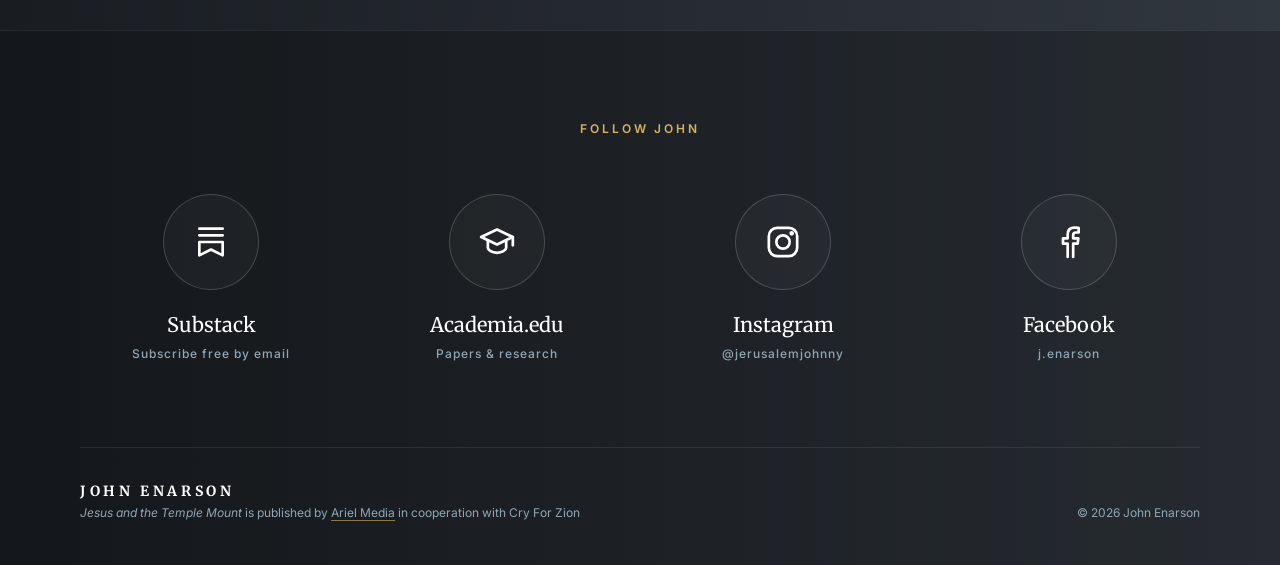
==== commit 09f05868: "Writing: lead Substack feature full-bleed Co-Authored-By: Claude Opus 5.5 <noreply@anthropic.com> Cl" ====
--- a/index.html
+++ b/index.html
@@ -16,7 +16,7 @@
   <link rel="preconnect" href="https://fonts.googleapis.com">
   <link rel="preconnect" href="https://fonts.gstatic.com" crossorigin>
   <link href="https://fonts.googleapis.com/css2?family=Merriweather:ital,wght@0,300;0,400;0,700;1,300;1,400&family=Source+Serif+4:ital,opsz,wght@0,8..60,300;0,8..60,400;0,8..60,600;1,8..60,400&family=Inter:wght@400;500;600;700&display=swap" rel="stylesheet">
-  <link rel="stylesheet" href="assets/css/site.css?v=60">
+  <link rel="stylesheet" href="assets/css/site.css?v=61">
 </head>
 <body>
 <div class="page">
@@ -201,9 +201,9 @@
 </footer>
 
 </div>
-<script src="assets/js/pages.js?v=60"></script>
-<script src="assets/js/site.js?v=60"></script>
-<script src="assets/js/carousel.js?v=60"></script>
-<script src="assets/js/flipbook.js?v=60"></script>
+<script src="assets/js/pages.js?v=61"></script>
+<script src="assets/js/site.js?v=61"></script>
+<script src="assets/js/carousel.js?v=61"></script>
+<script src="assets/js/flipbook.js?v=61"></script>
 </body>
 </html>
--- a/assets/css/site.css
+++ b/assets/css/site.css
@@ -586,9 +586,11 @@
 .post-go svg { width: 22px; height: 22px; }
 .post.is-lead:hover .post-go { background: var(--gold); transform: translateX(3px); }
 .post.is-lead:hover .post-img img { transform: scale(1.03); }
+.post.is-lead { width: 100vw; margin: 0 calc(50% - 50vw); border-radius: 0; box-shadow: none; min-height: clamp(420px, 38vw, 600px); padding: clamp(48px, 5vw, 80px) max(var(--gutter), calc((100vw - 1120px) / 2)); }
+.post.is-lead .post-img { width: 60%; }
 @media (max-width: 860px) {
-  .post.is-lead { flex-direction: column; align-items: stretch; min-height: 0; padding: 0 0 28px; }
+  .post.is-lead { flex-direction: column; align-items: stretch; min-height: 0; padding: 0 0 36px; }
   .post.is-lead .post-img { position: relative; width: 100%; aspect-ratio: 4 / 3; -webkit-mask-image: linear-gradient(180deg, #000 55%, transparent 100%); mask-image: linear-gradient(180deg, #000 55%, transparent 100%); }
   .post.is-lead::before { display: none; }
-  .post.is-lead .post-txt { width: auto; margin: -40px 24px 0; }
+  .post.is-lead .post-txt { width: auto; margin: -40px var(--gutter) 0; }
 }
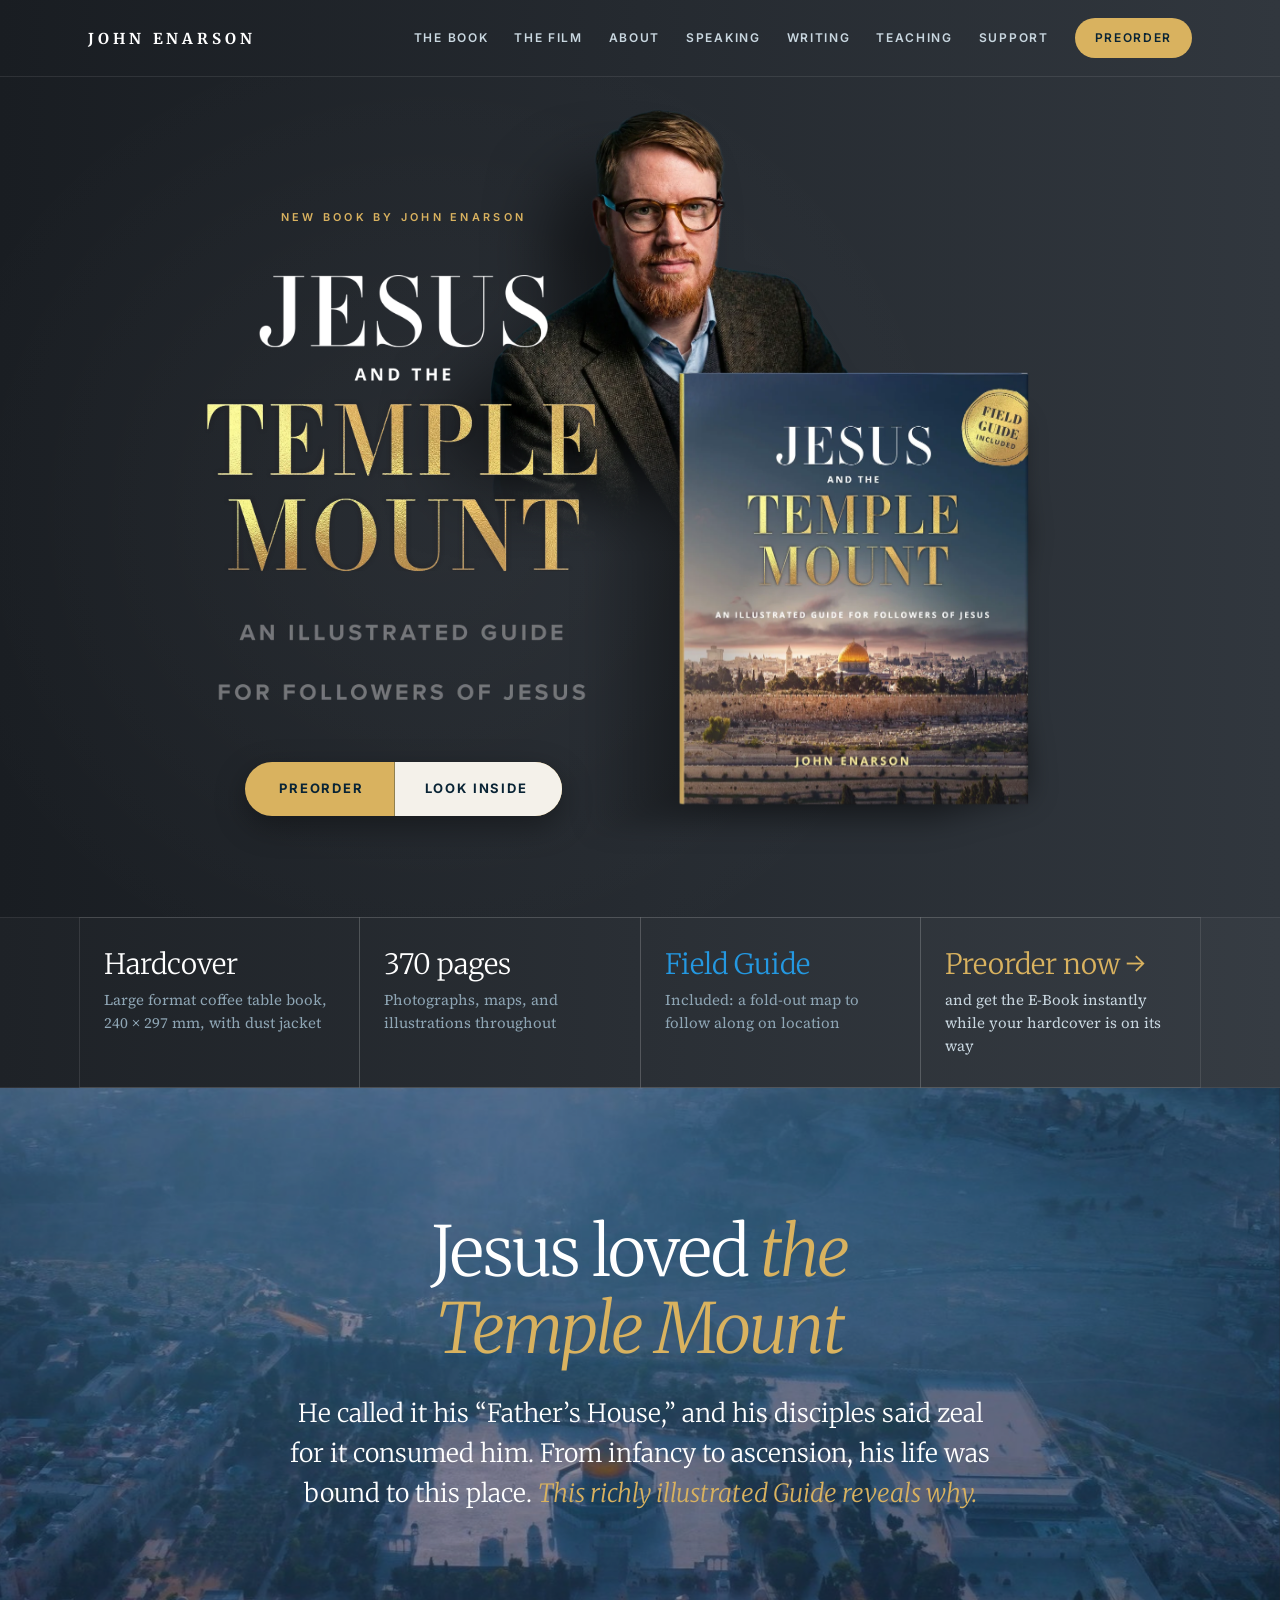
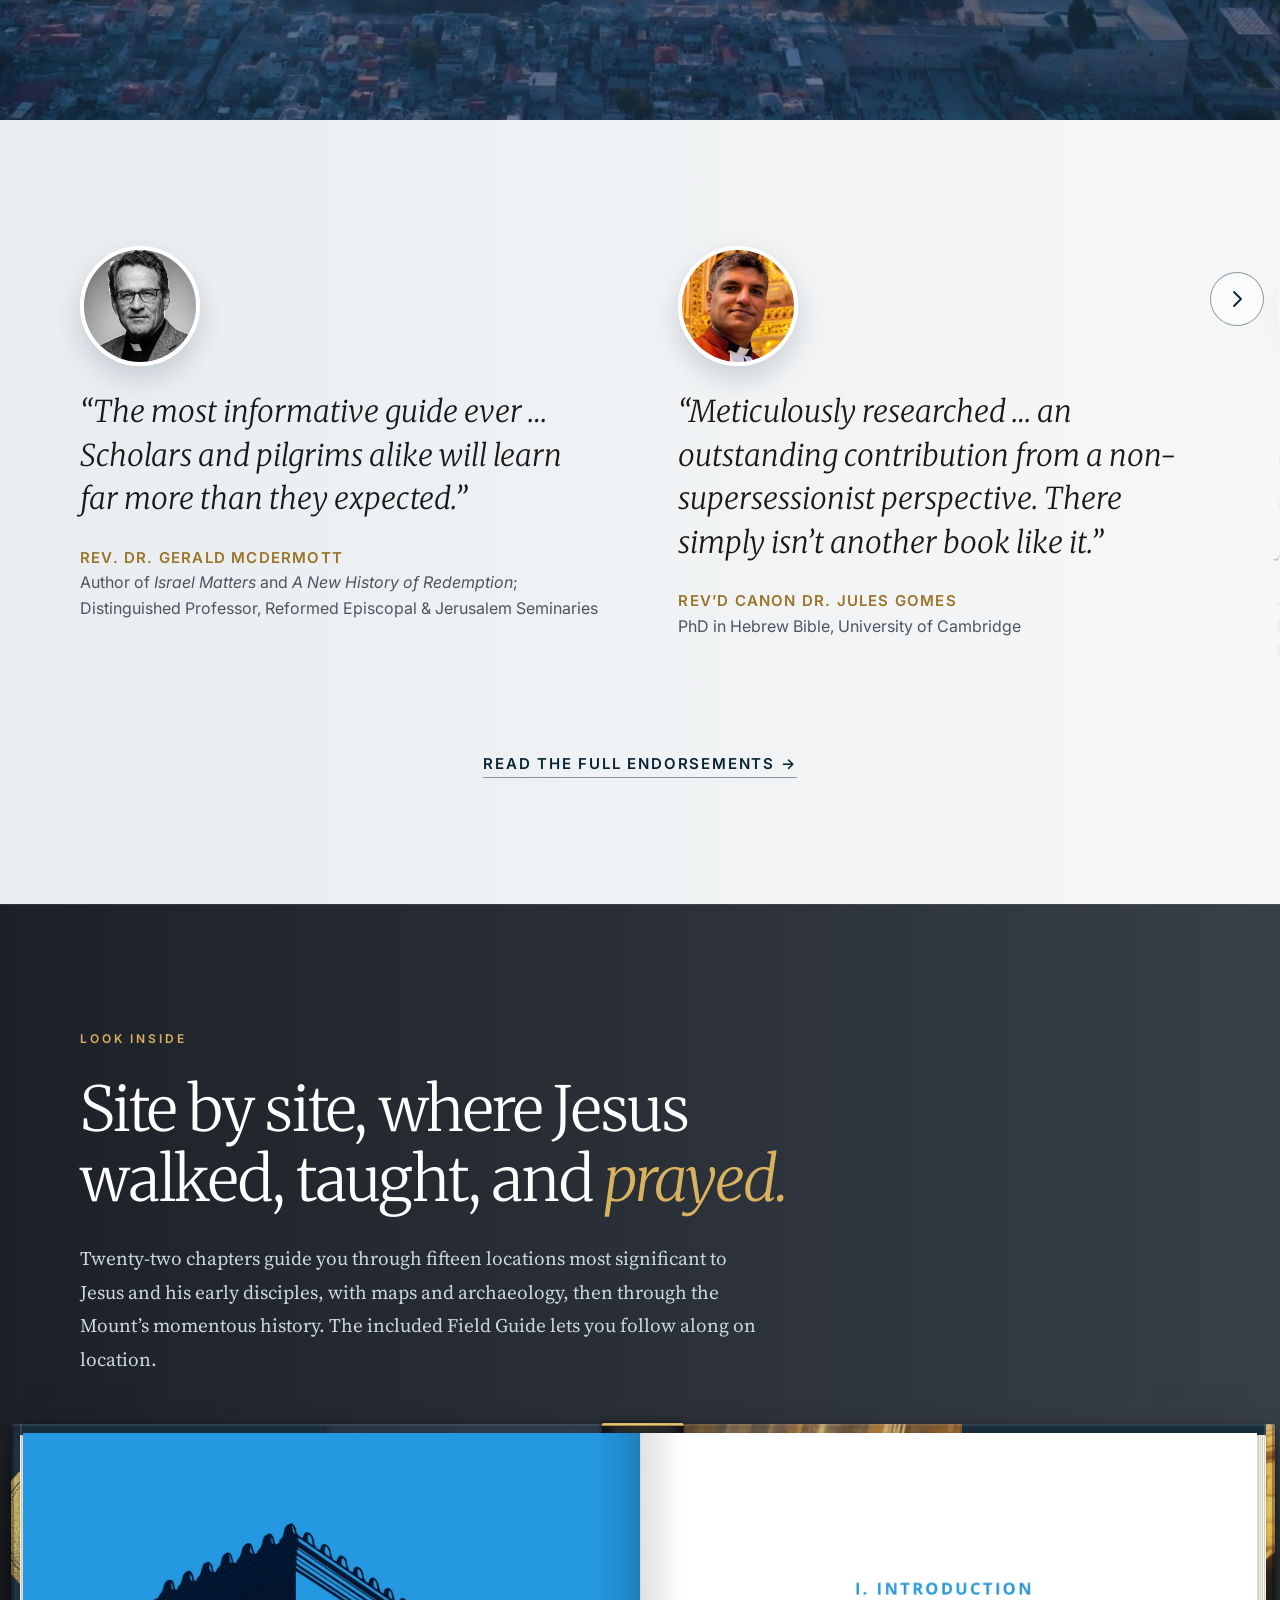
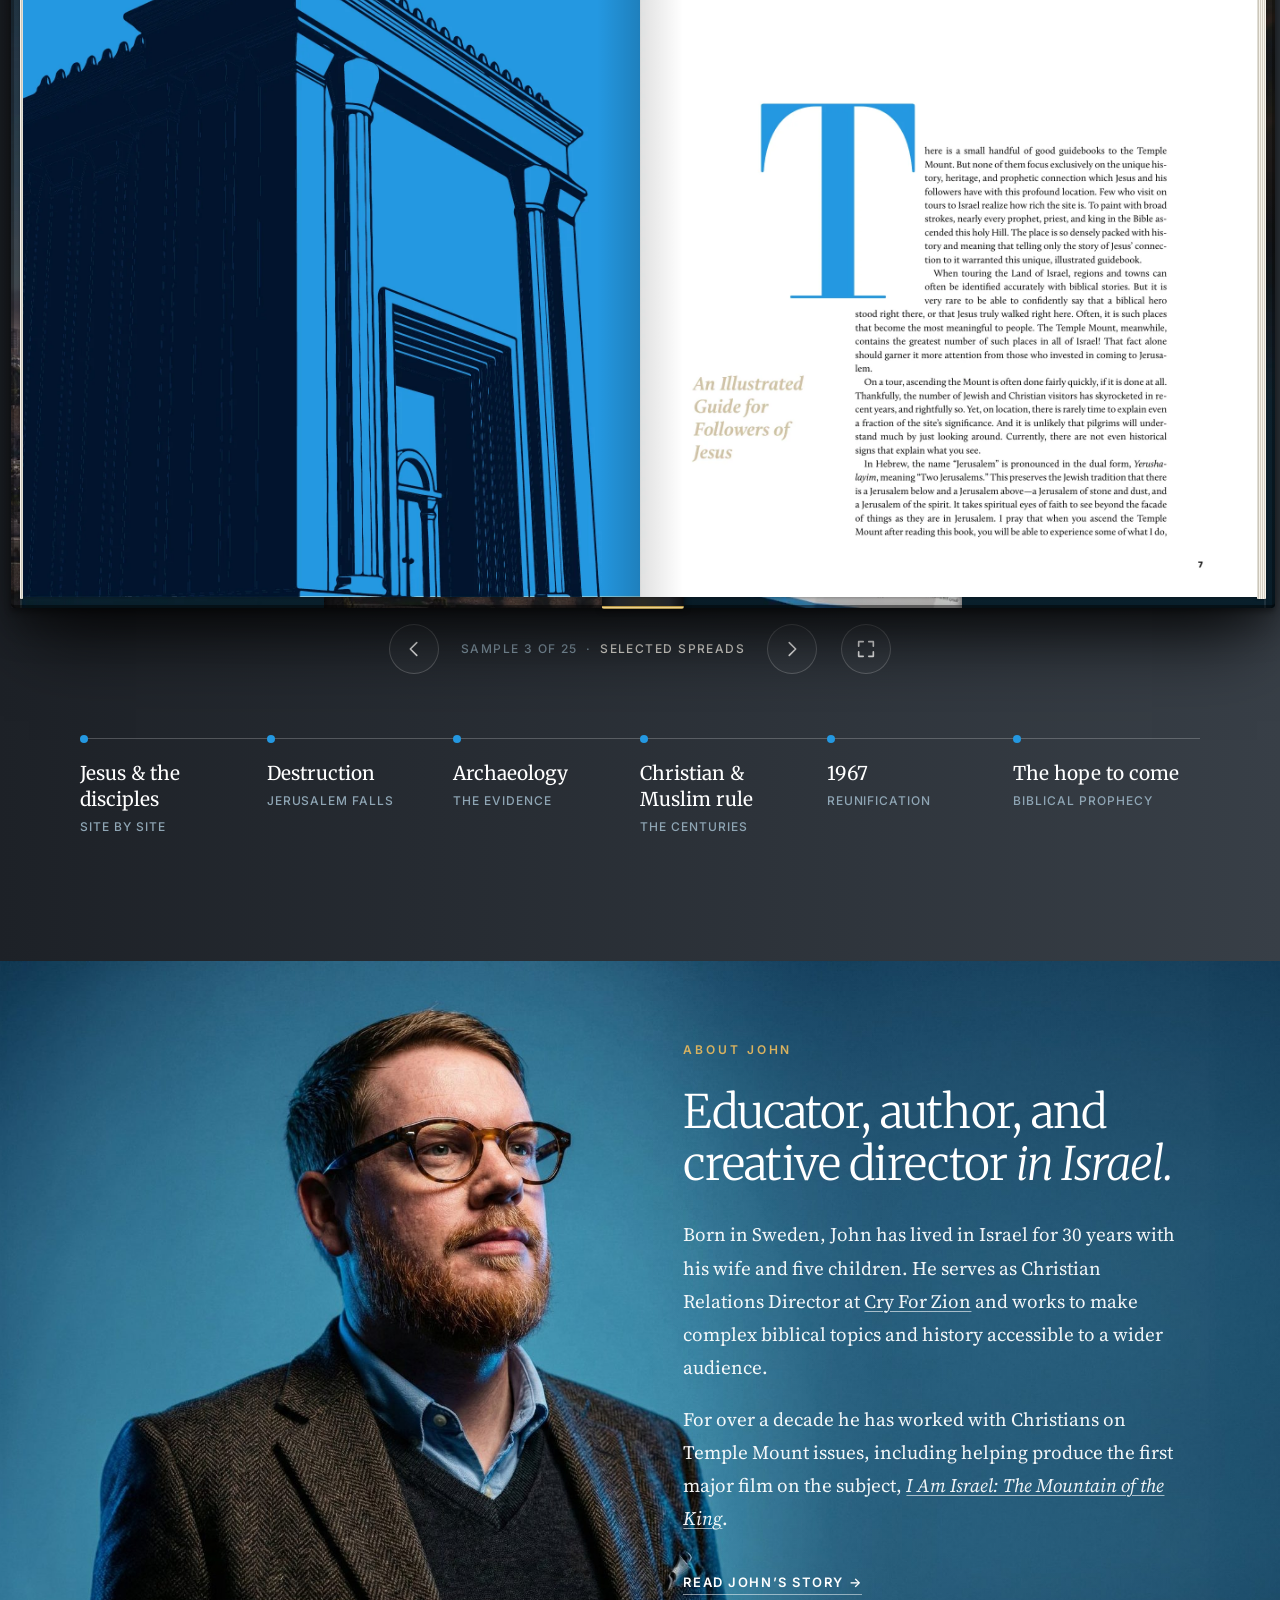
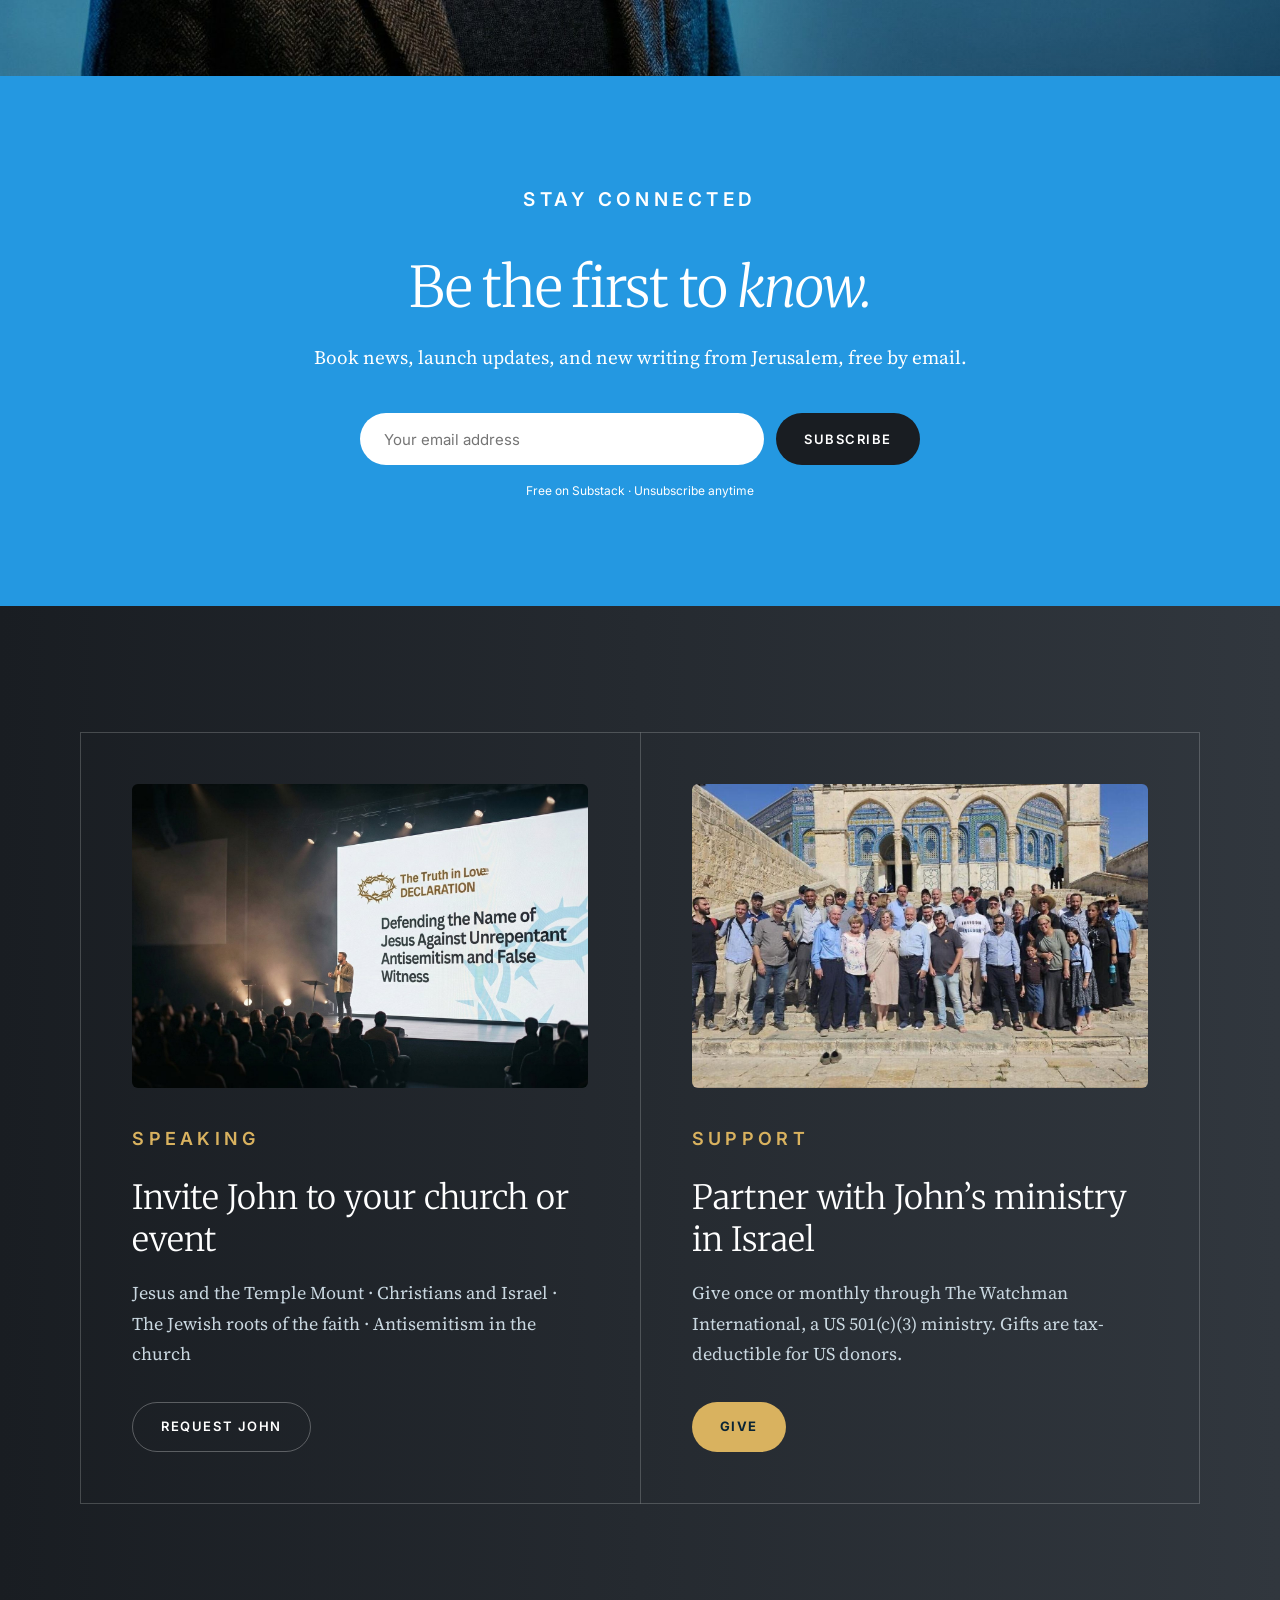
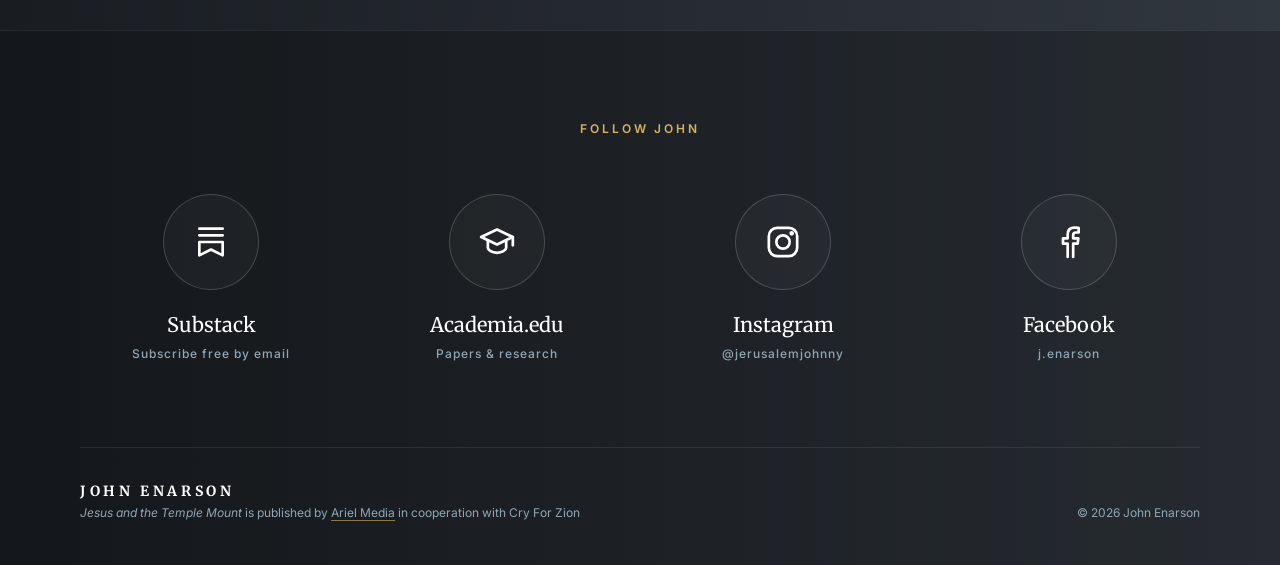
==== commit 3b640795: "Writing: feature directly under page title; All posts link below cards Co-Authored-By: Claude Opus 5" ====
--- a/index.html
+++ b/index.html
@@ -16,7 +16,7 @@
   <link rel="preconnect" href="https://fonts.googleapis.com">
   <link rel="preconnect" href="https://fonts.gstatic.com" crossorigin>
   <link href="https://fonts.googleapis.com/css2?family=Merriweather:ital,wght@0,300;0,400;0,700;1,300;1,400&family=Source+Serif+4:ital,opsz,wght@0,8..60,300;0,8..60,400;0,8..60,600;1,8..60,400&family=Inter:wght@400;500;600;700&display=swap" rel="stylesheet">
-  <link rel="stylesheet" href="assets/css/site.css?v=61">
+  <link rel="stylesheet" href="assets/css/site.css?v=62">
 </head>
 <body>
 <div class="page">
@@ -201,9 +201,9 @@
 </footer>
 
 </div>
-<script src="assets/js/pages.js?v=61"></script>
-<script src="assets/js/site.js?v=61"></script>
-<script src="assets/js/carousel.js?v=61"></script>
-<script src="assets/js/flipbook.js?v=61"></script>
+<script src="assets/js/pages.js?v=62"></script>
+<script src="assets/js/site.js?v=62"></script>
+<script src="assets/js/carousel.js?v=62"></script>
+<script src="assets/js/flipbook.js?v=62"></script>
 </body>
 </html>
--- a/assets/css/site.css
+++ b/assets/css/site.css
@@ -594,3 +594,5 @@
   .post.is-lead::before { display: none; }
   .post.is-lead .post-txt { width: auto; margin: -40px var(--gutter) 0; }
 }
+.latest-all { margin: clamp(32px, 4vw, 48px) 0 0; text-align: right; }
+.post.is-lead { margin-top: 0; }
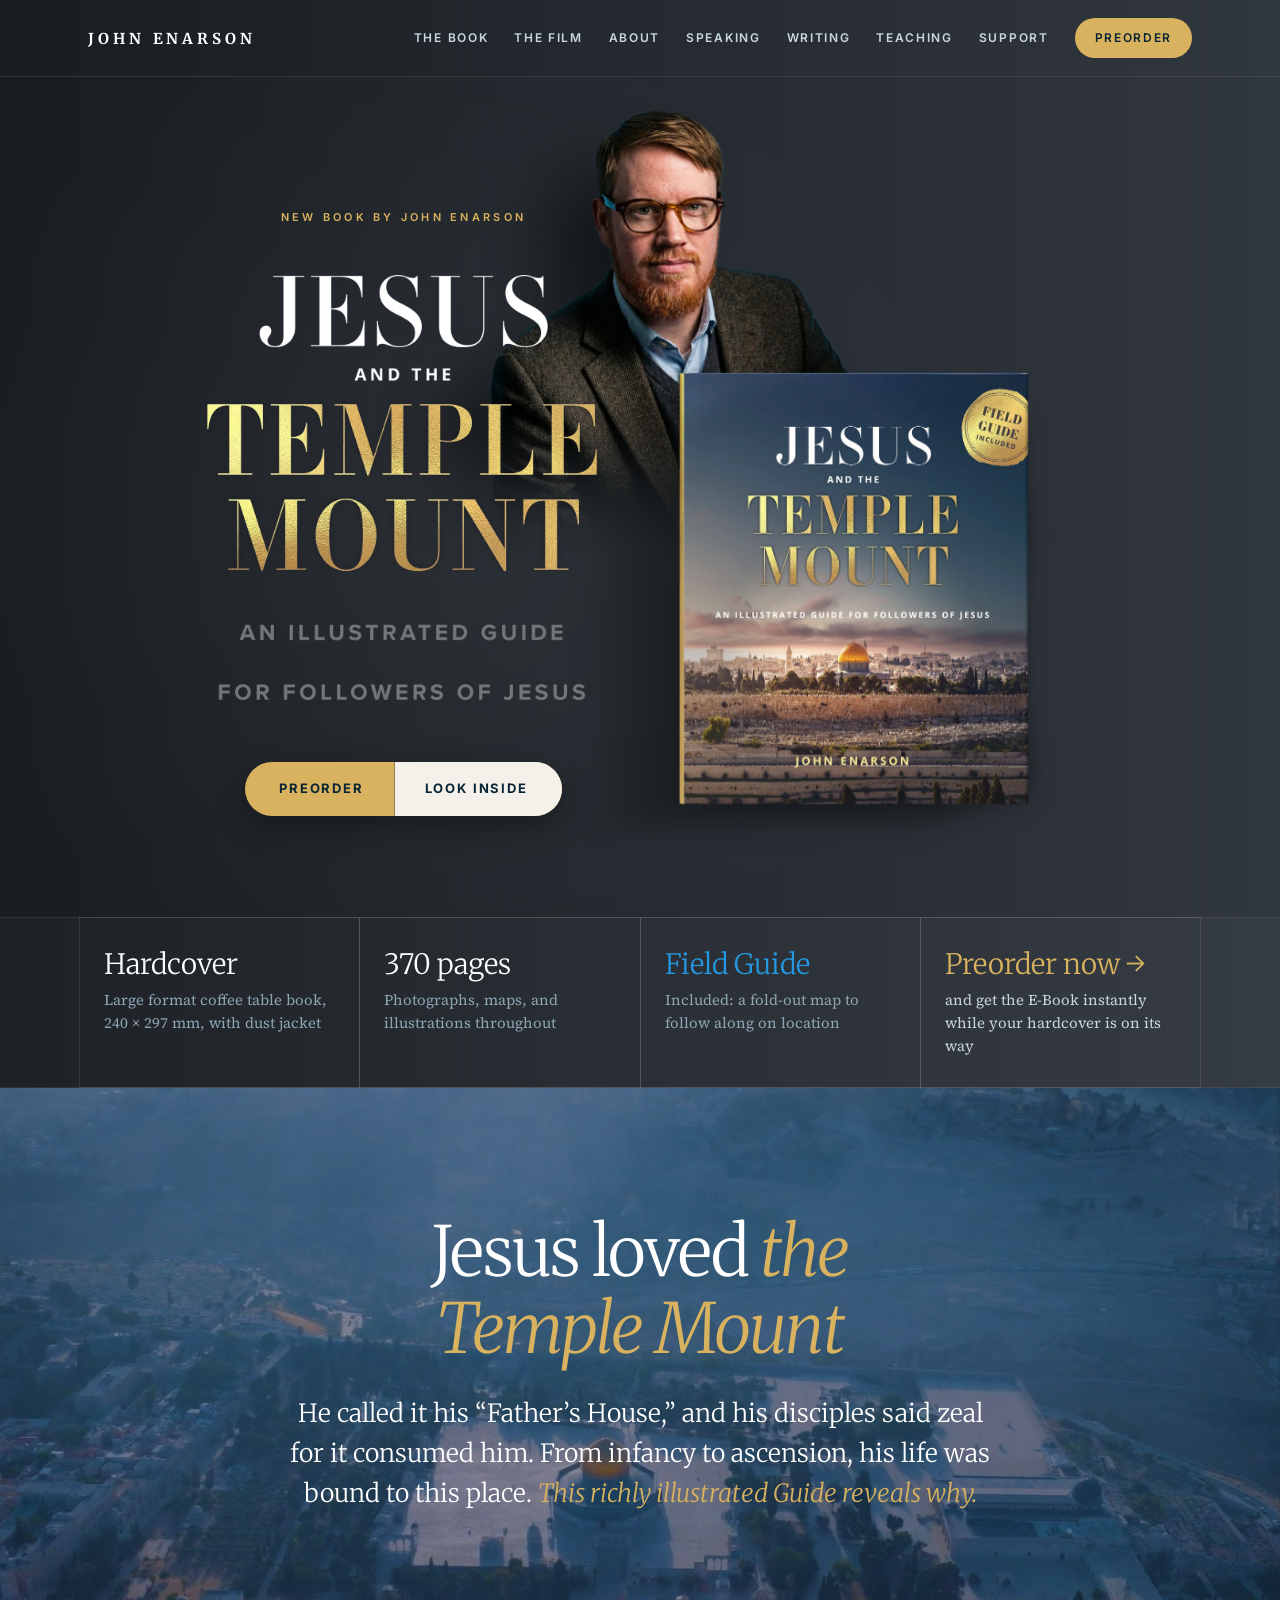
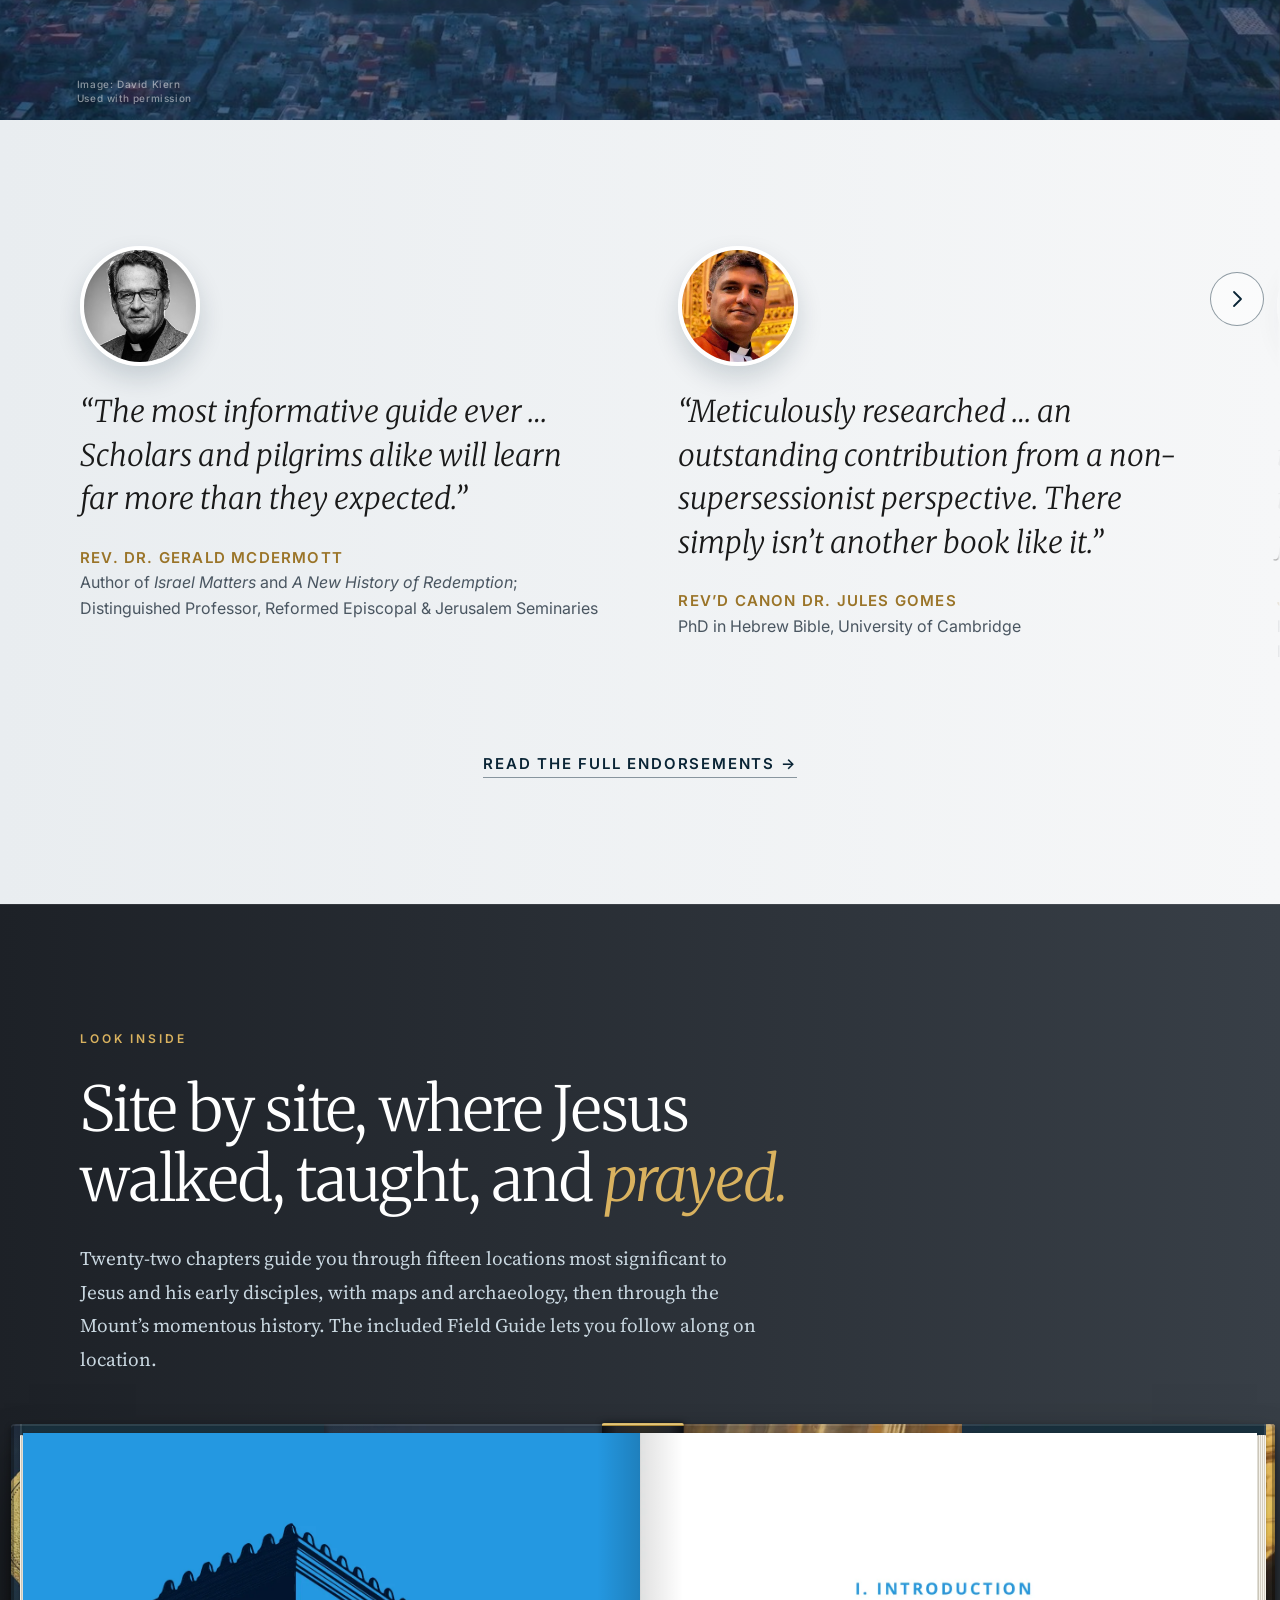
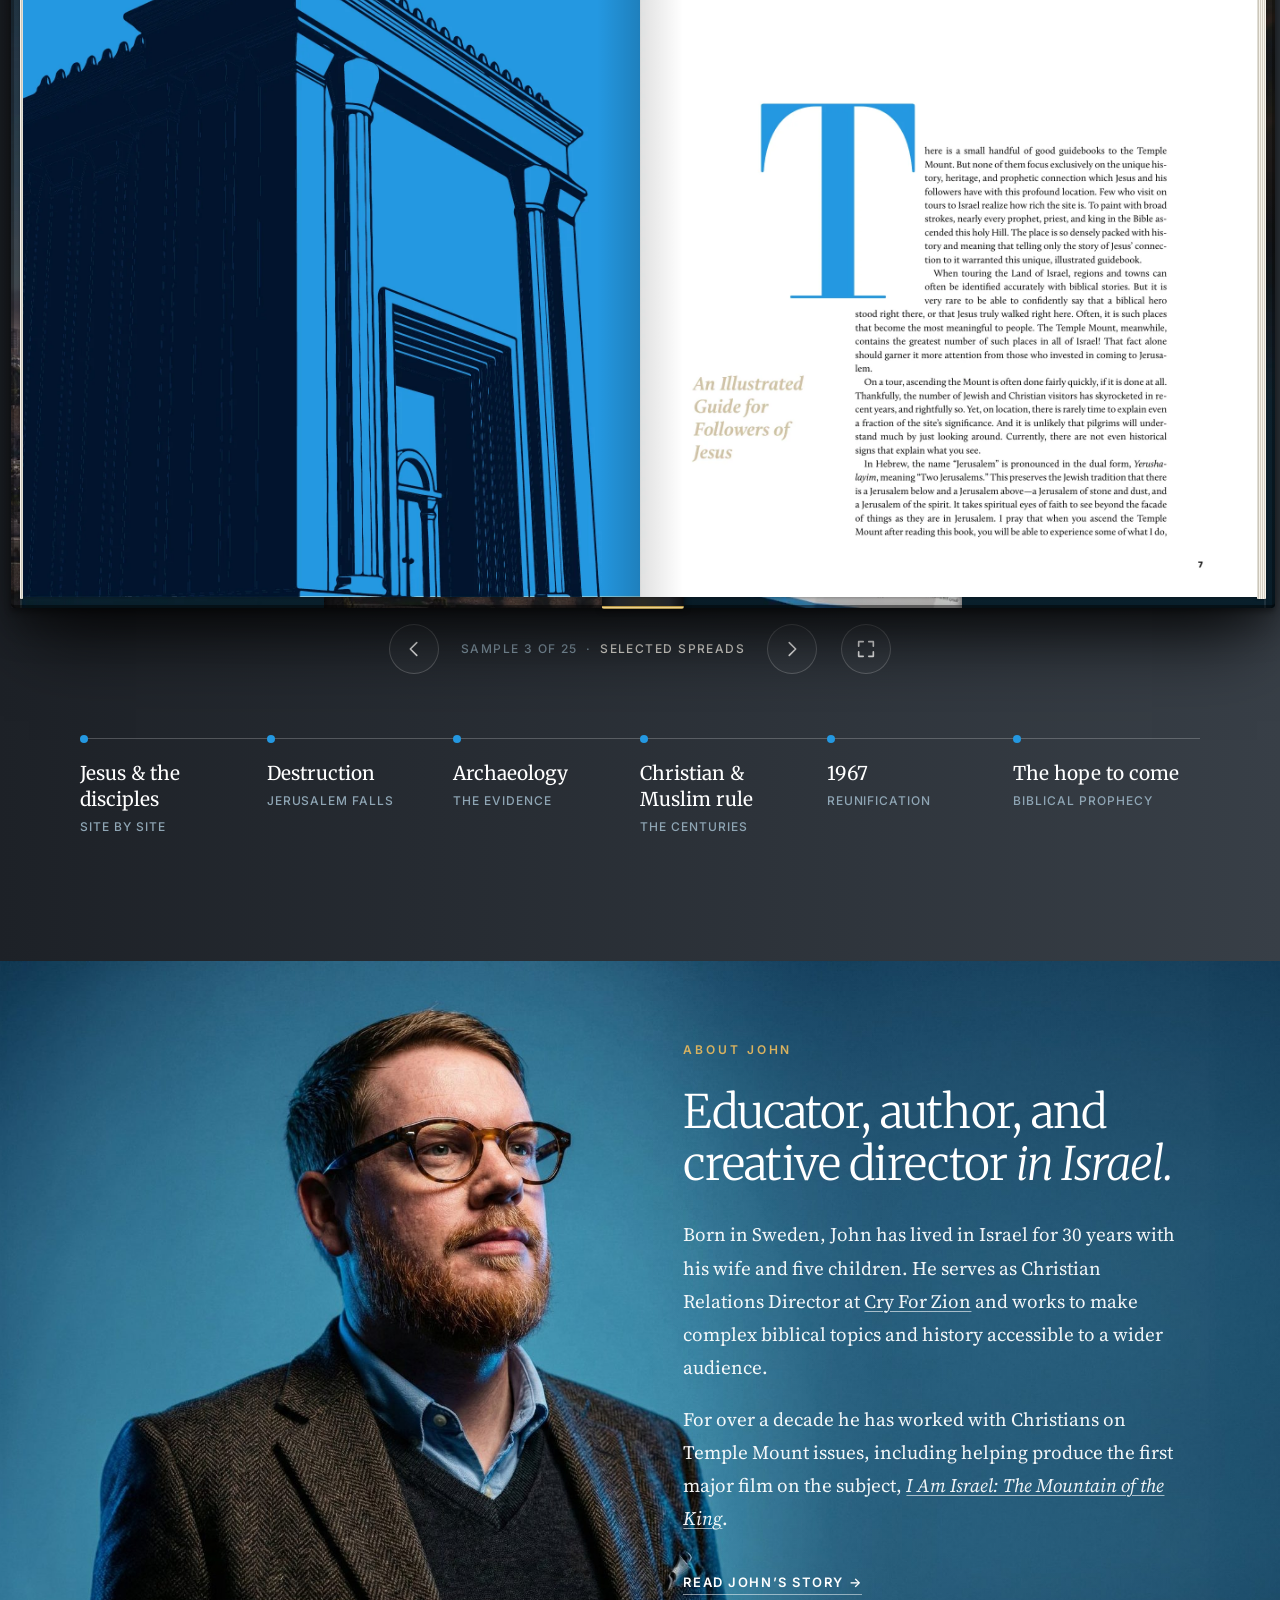
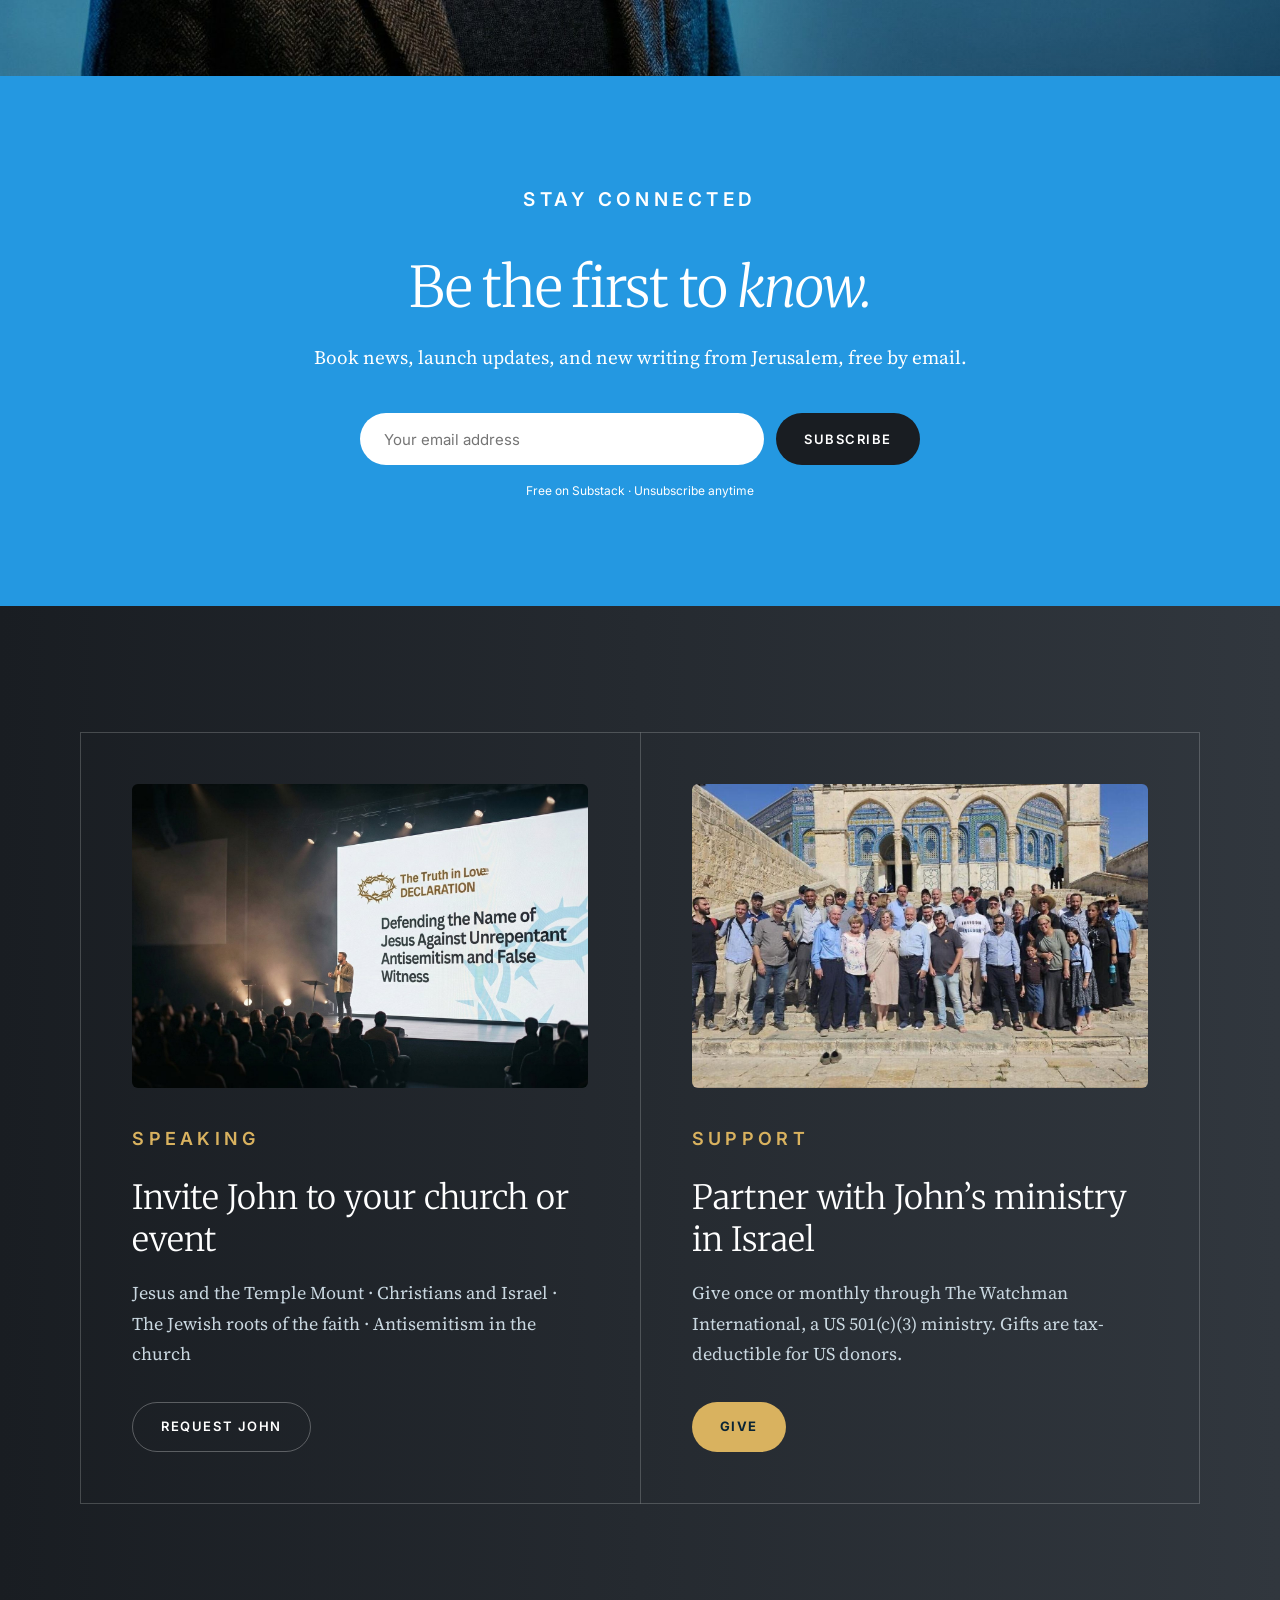
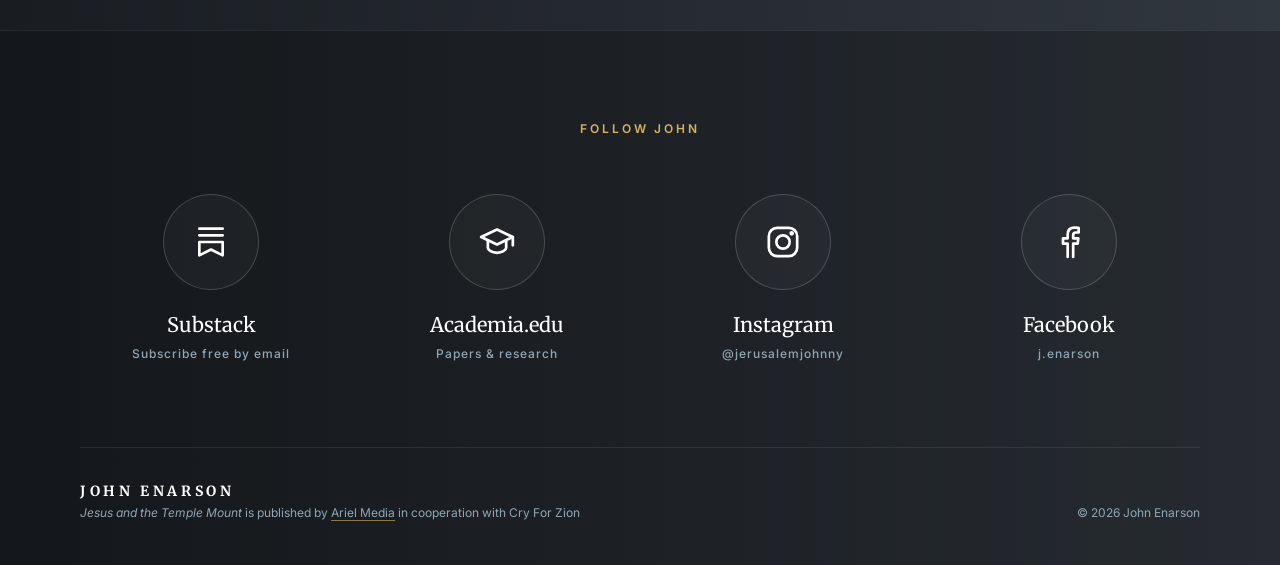
==== commit 9b79de9e: "Writing feature edge lines, drop All posts link; David Kiern photo credits Co-Authored-By: Claude Op" ====
--- a/index.html
+++ b/index.html
@@ -16,7 +16,7 @@
   <link rel="preconnect" href="https://fonts.googleapis.com">
   <link rel="preconnect" href="https://fonts.gstatic.com" crossorigin>
   <link href="https://fonts.googleapis.com/css2?family=Merriweather:ital,wght@0,300;0,400;0,700;1,300;1,400&family=Source+Serif+4:ital,opsz,wght@0,8..60,300;0,8..60,400;0,8..60,600;1,8..60,400&family=Inter:wght@400;500;600;700&display=swap" rel="stylesheet">
-  <link rel="stylesheet" href="assets/css/site.css?v=62">
+  <link rel="stylesheet" href="assets/css/site.css?v=63">
 </head>
 <body>
 <div class="page">
@@ -66,6 +66,7 @@
 <section class="temple">
   <div class="temple-bg" aria-hidden="true"></div>
   <div class="temple-shade" aria-hidden="true"></div>
+  <p class="photo-credit pc-left">Image: David Kiern<br>Used with permission</p>
   <div class="temple-in">
     <h2 class="temple-title">Jesus loved <em>the Temple Mount</em></h2>
     <p class="big">He called it his “Father’s House,” and his disciples said zeal for it consumed him. From infancy to ascension, his life was bound to this place. <em>This richly illustrated Guide reveals why.</em></p>
@@ -201,9 +202,9 @@
 </footer>
 
 </div>
-<script src="assets/js/pages.js?v=62"></script>
-<script src="assets/js/site.js?v=62"></script>
-<script src="assets/js/carousel.js?v=62"></script>
-<script src="assets/js/flipbook.js?v=62"></script>
+<script src="assets/js/pages.js?v=63"></script>
+<script src="assets/js/site.js?v=63"></script>
+<script src="assets/js/carousel.js?v=63"></script>
+<script src="assets/js/flipbook.js?v=63"></script>
 </body>
 </html>
--- a/assets/css/site.css
+++ b/assets/css/site.css
@@ -594,5 +594,8 @@
   .post.is-lead::before { display: none; }
   .post.is-lead .post-txt { width: auto; margin: -40px var(--gutter) 0; }
 }
-.latest-all { margin: clamp(32px, 4vw, 48px) 0 0; text-align: right; }
 .post.is-lead { margin-top: 0; }
+.post.is-lead { border-top: 1px solid rgba(255,255,255,0.1); border-bottom: 1px solid rgba(255,255,255,0.1); }
+.photo-credit { position: absolute; z-index: 2; bottom: 14px; margin: 0; font: 500 10px/1.45 var(--sans); letter-spacing: 0.06em; color: rgba(255,255,255,0.5); text-shadow: 0 1px 6px rgba(0,0,0,0.4); pointer-events: none; }
+.photo-credit.pc-left { left: var(--gutter); text-align: left; }
+.photo-credit.pc-right { right: var(--gutter); text-align: right; }
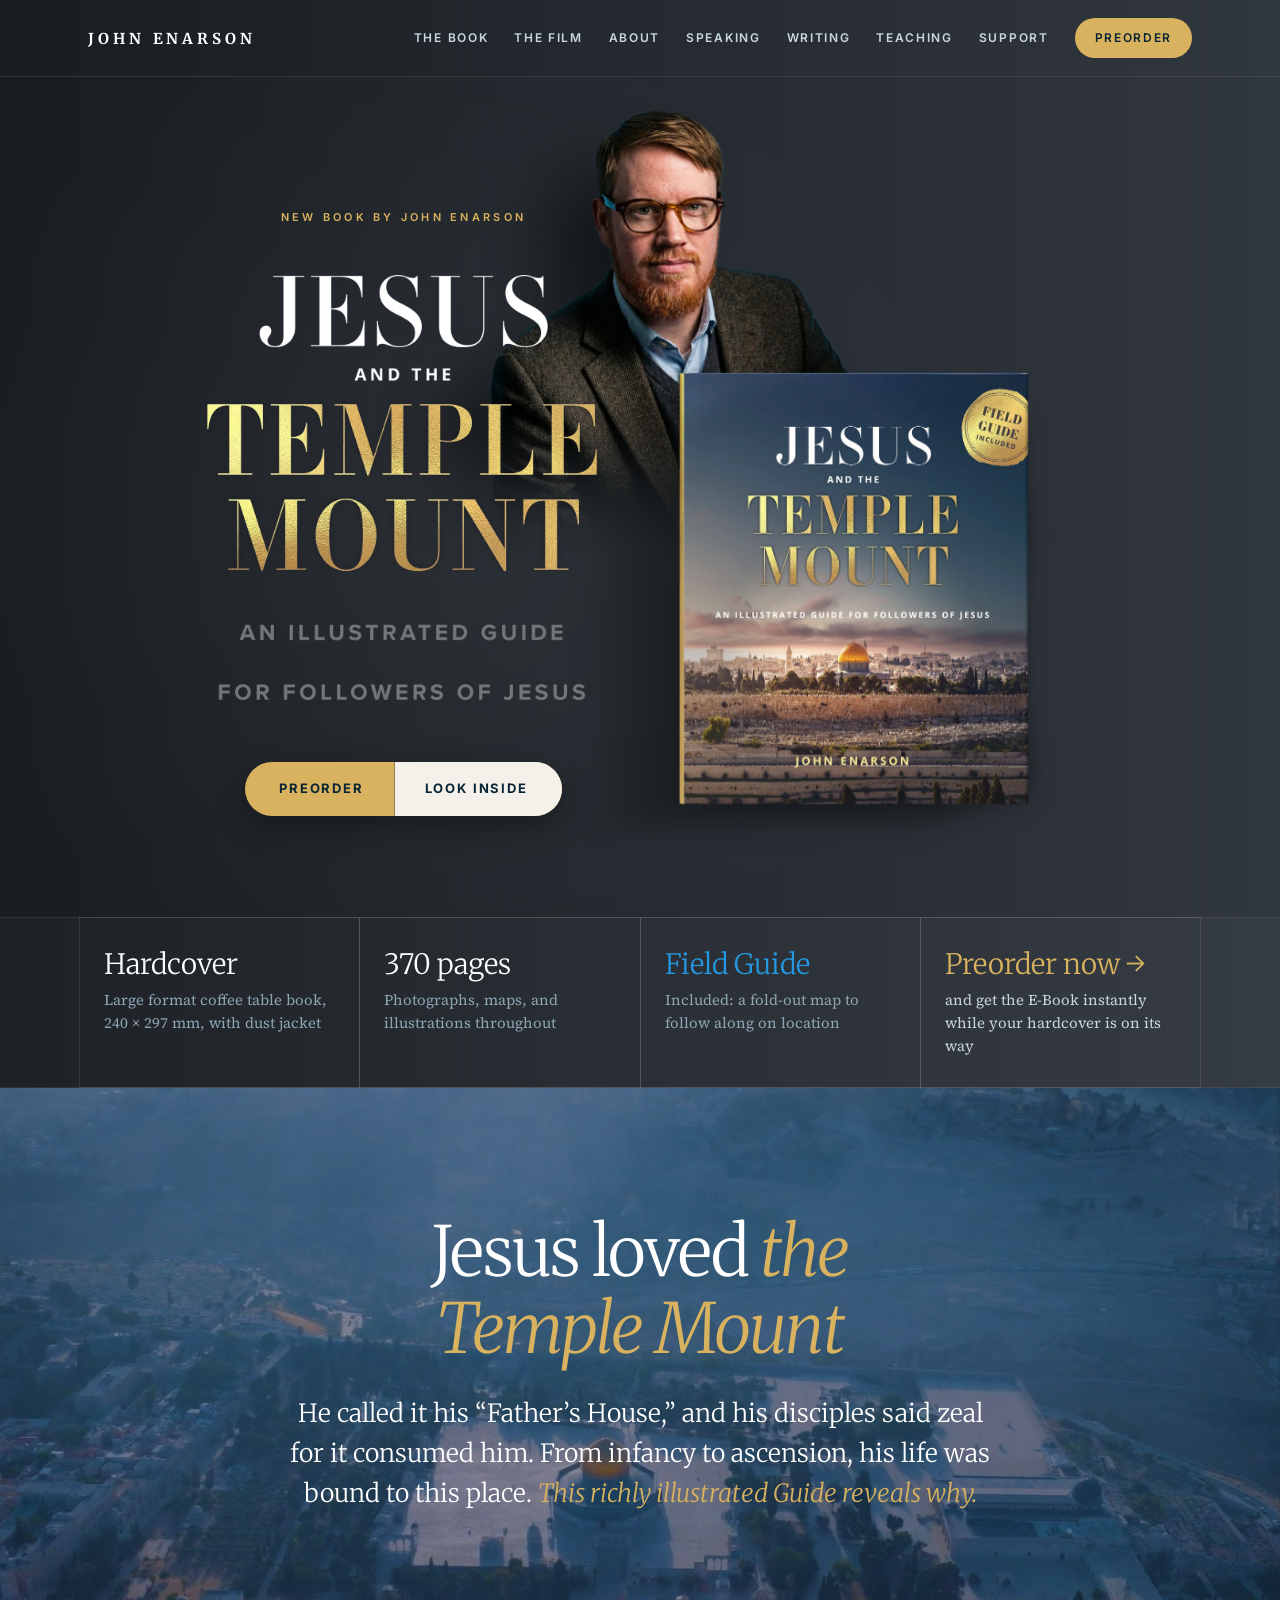
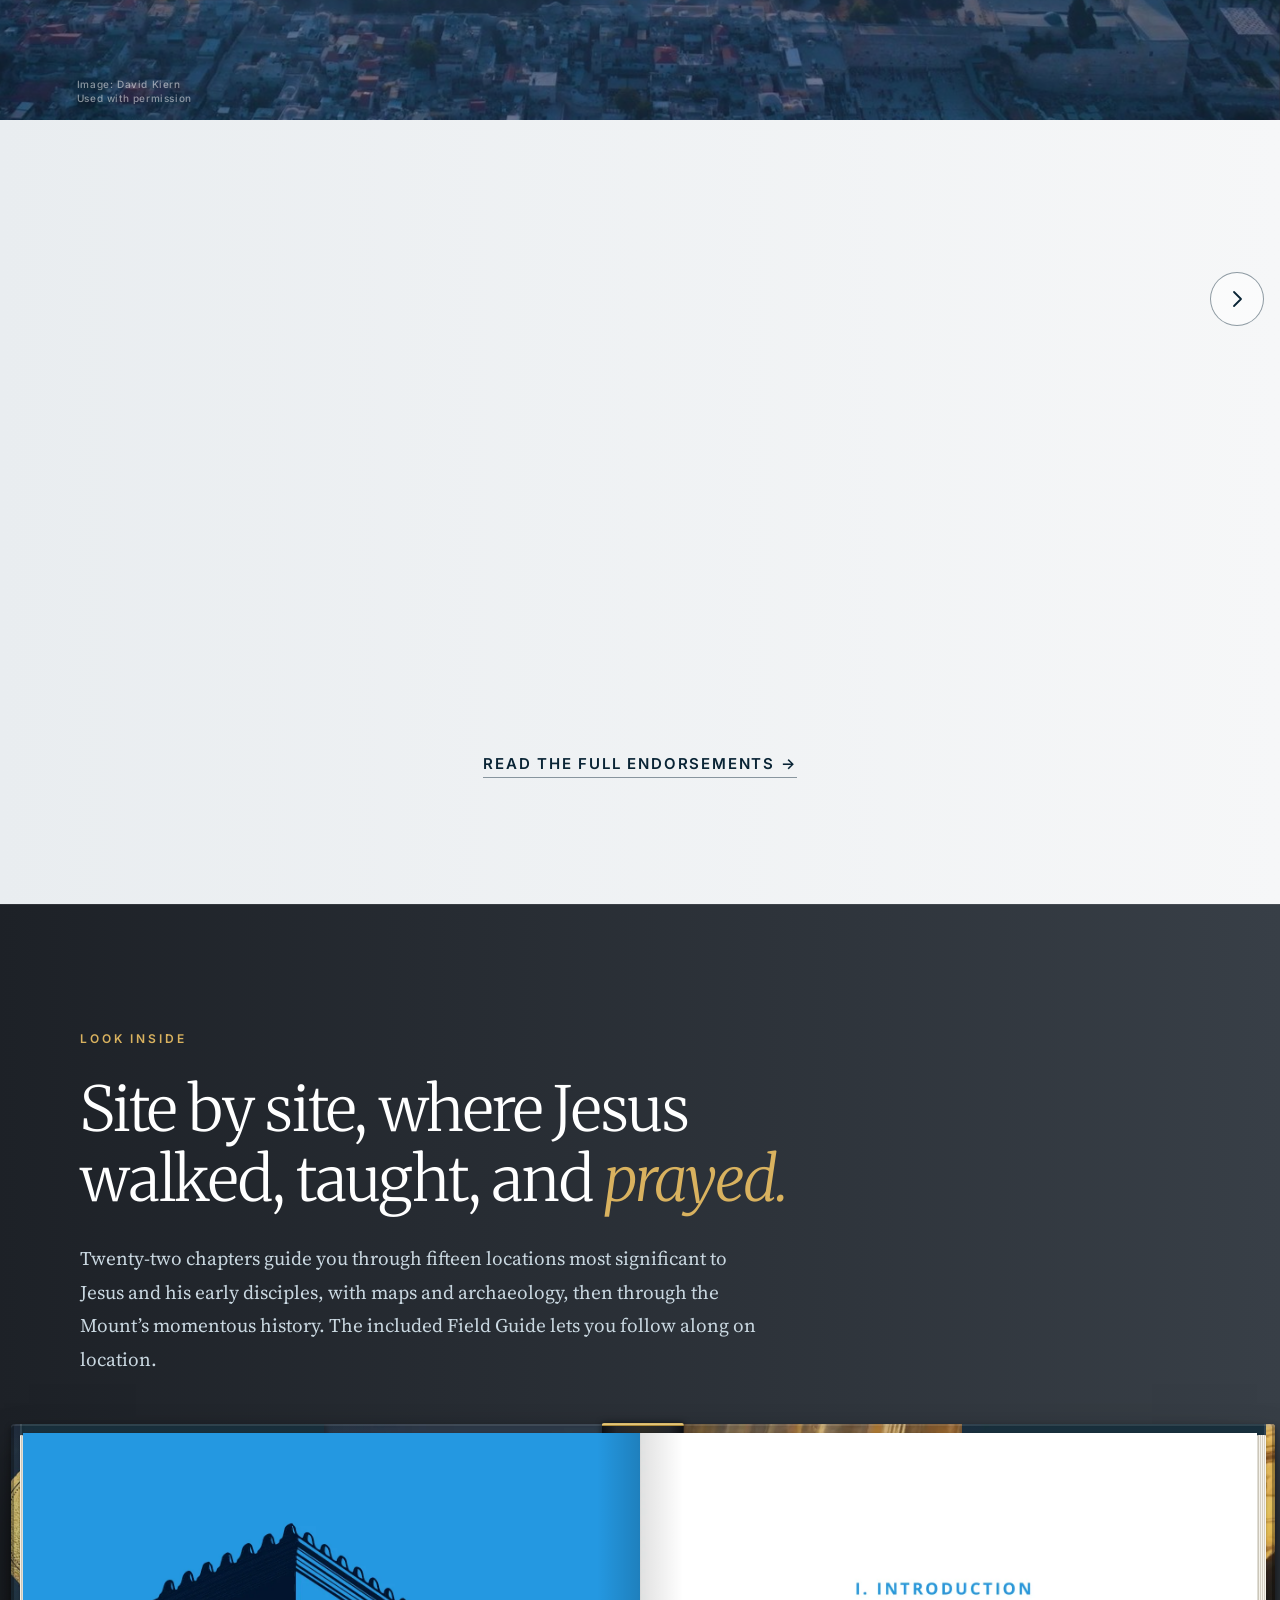
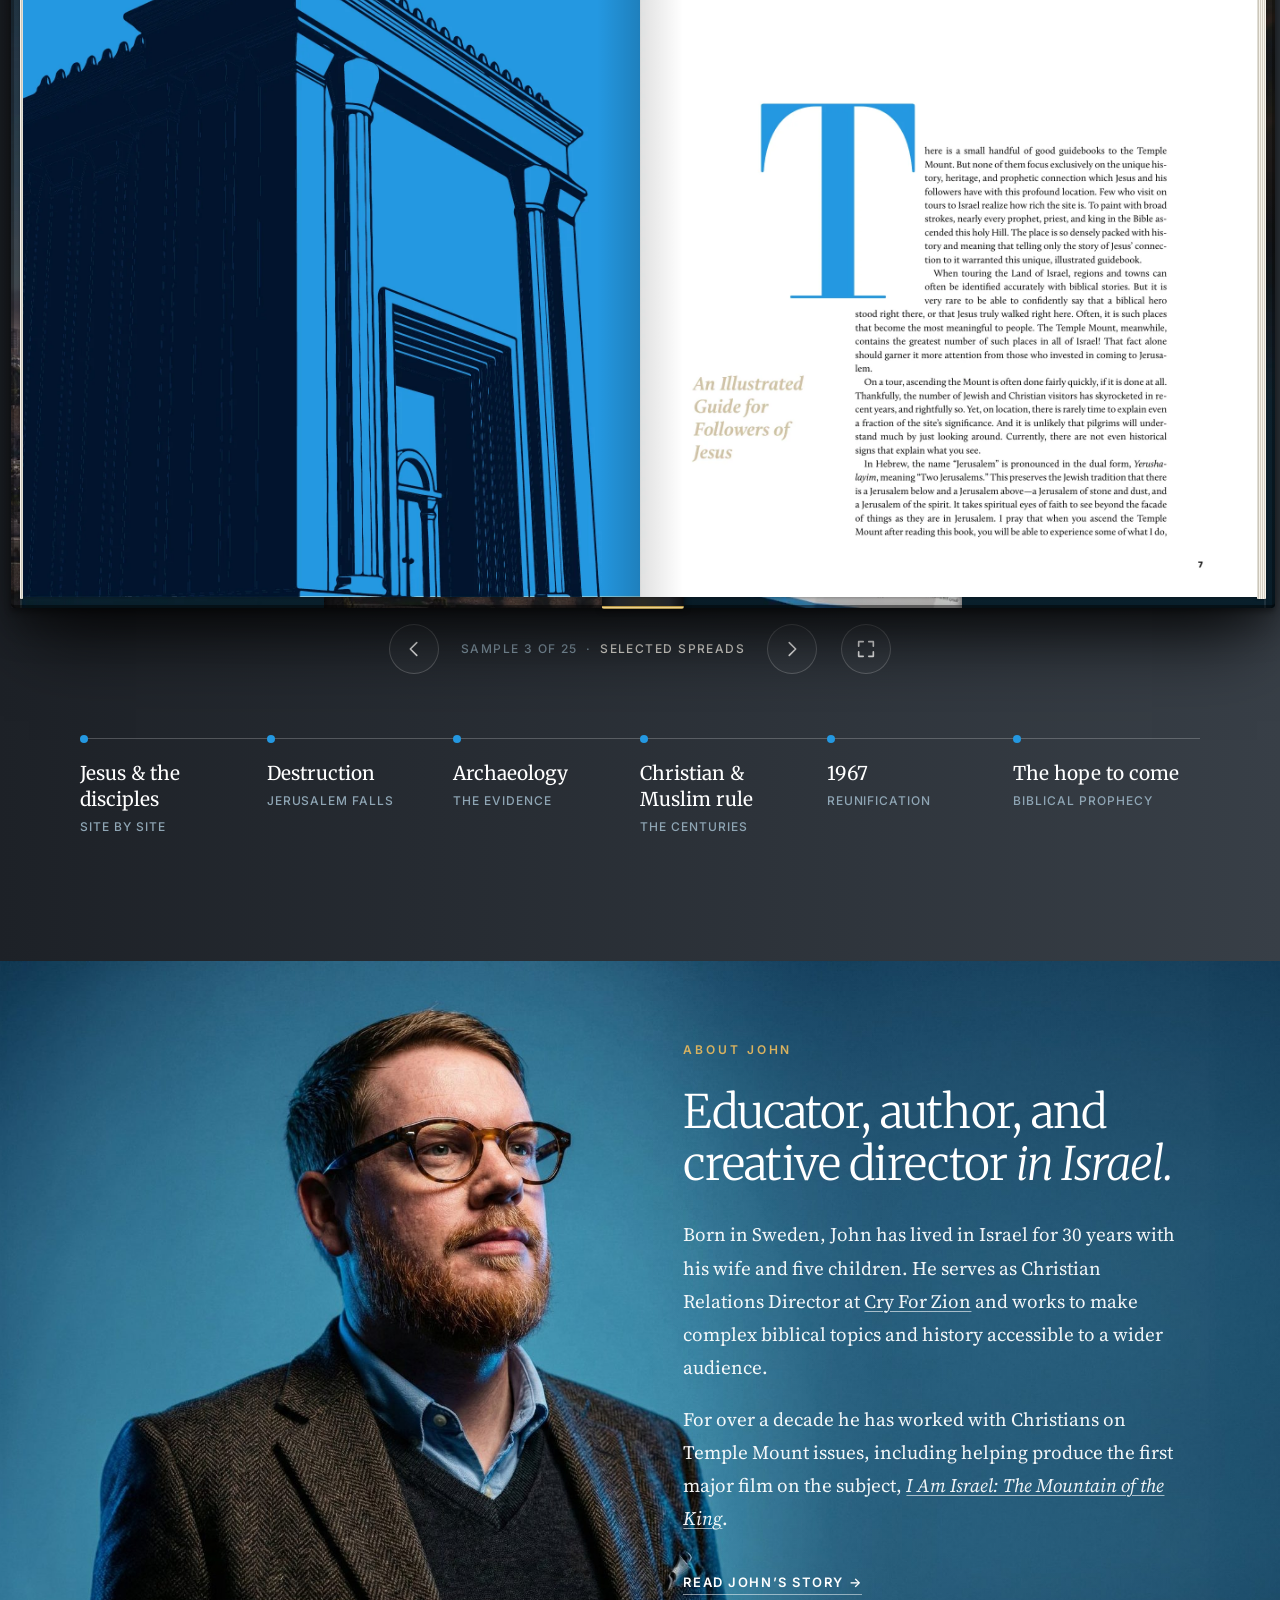
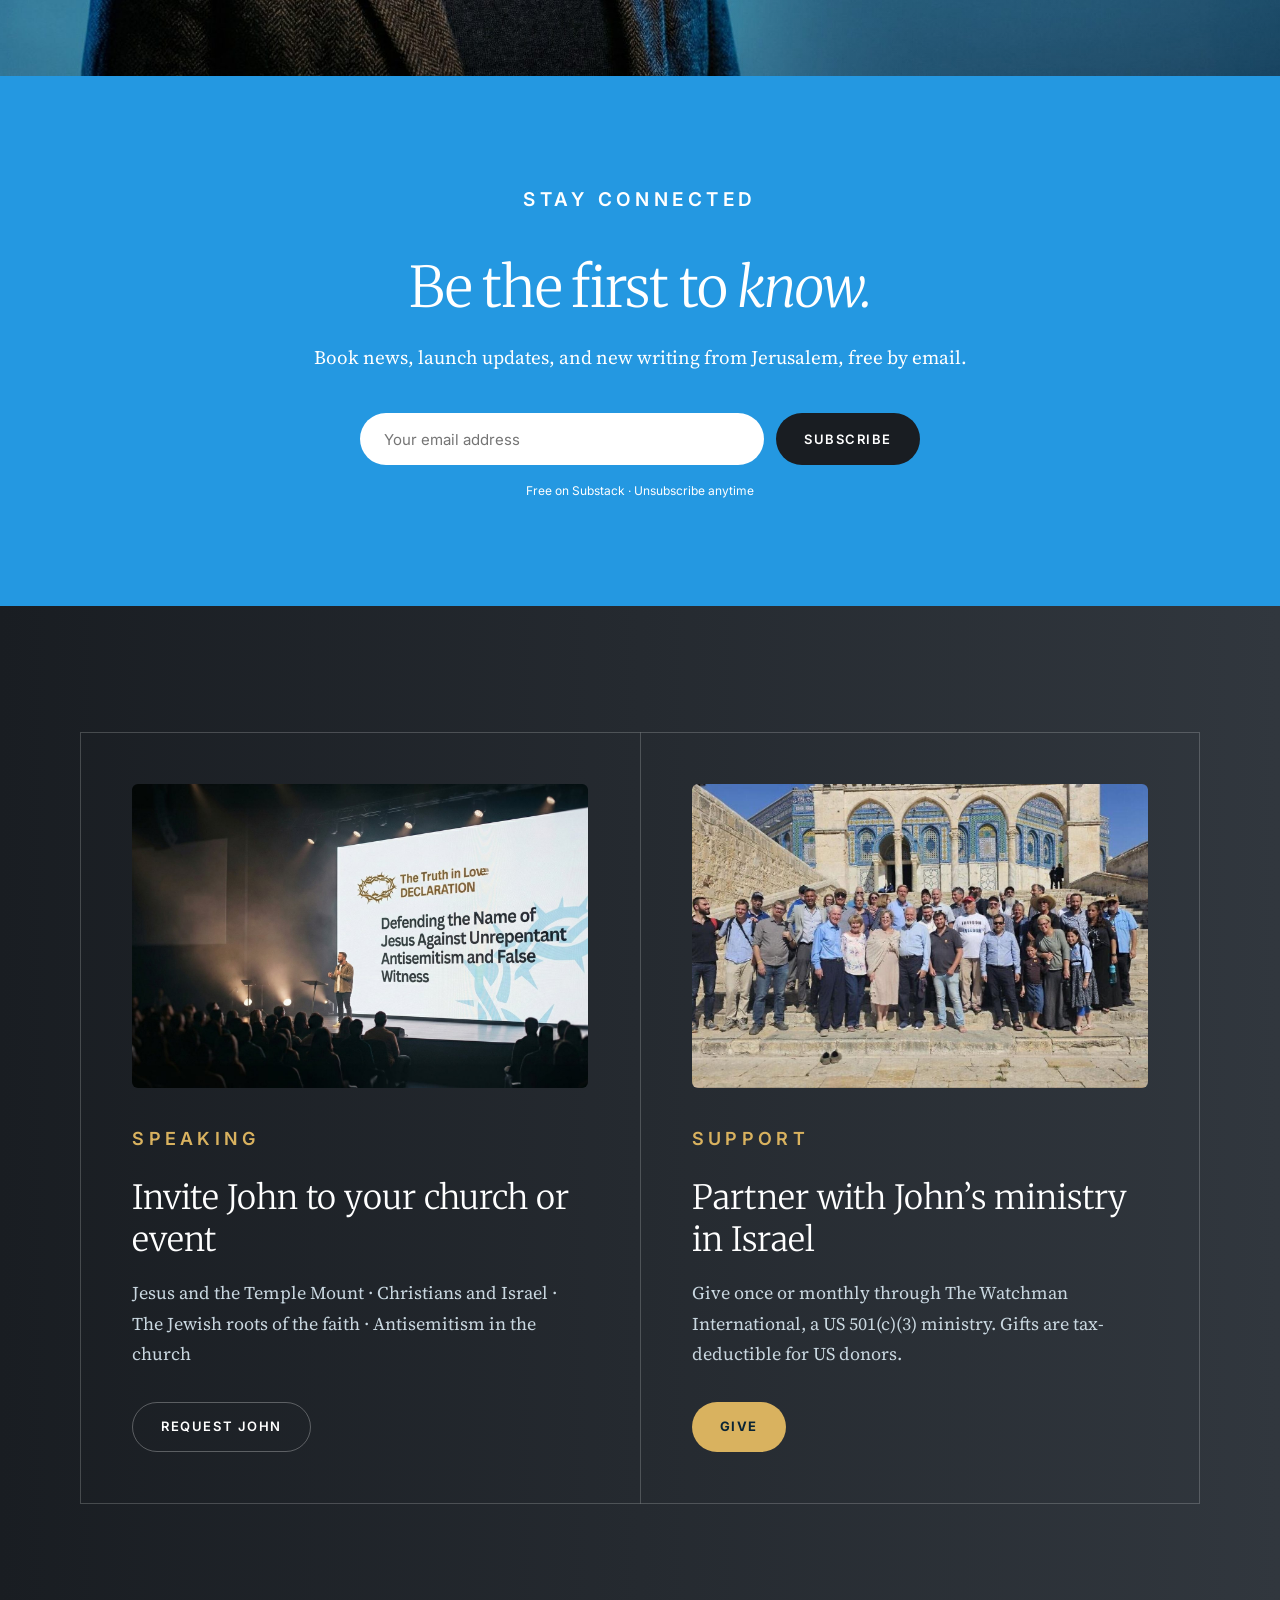
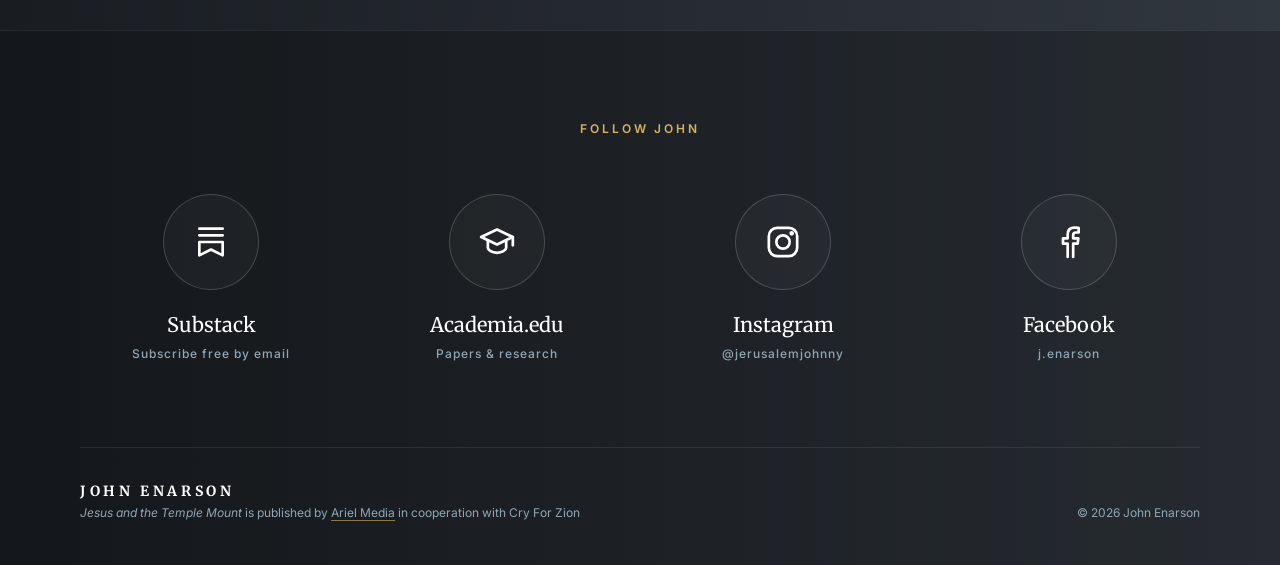
==== commit f68ebfcd: "Featured on: light stripe matching home endorsements Co-Authored-By: Claude Opus 5.5 <noreply@anthro" ====
--- a/index.html
+++ b/index.html
@@ -16,7 +16,7 @@
   <link rel="preconnect" href="https://fonts.googleapis.com">
   <link rel="preconnect" href="https://fonts.gstatic.com" crossorigin>
   <link href="https://fonts.googleapis.com/css2?family=Merriweather:ital,wght@0,300;0,400;0,700;1,300;1,400&family=Source+Serif+4:ital,opsz,wght@0,8..60,300;0,8..60,400;0,8..60,600;1,8..60,400&family=Inter:wght@400;500;600;700&display=swap" rel="stylesheet">
-  <link rel="stylesheet" href="assets/css/site.css?v=63">
+  <link rel="stylesheet" href="assets/css/site.css?v=64">
 </head>
 <body>
 <div class="page">
@@ -202,9 +202,9 @@
 </footer>
 
 </div>
-<script src="assets/js/pages.js?v=63"></script>
-<script src="assets/js/site.js?v=63"></script>
-<script src="assets/js/carousel.js?v=63"></script>
-<script src="assets/js/flipbook.js?v=63"></script>
+<script src="assets/js/pages.js?v=64"></script>
+<script src="assets/js/site.js?v=64"></script>
+<script src="assets/js/carousel.js?v=64"></script>
+<script src="assets/js/flipbook.js?v=64"></script>
 </body>
 </html>
--- a/assets/css/site.css
+++ b/assets/css/site.css
@@ -599,3 +599,8 @@
 .photo-credit { position: absolute; z-index: 2; bottom: 14px; margin: 0; font: 500 10px/1.45 var(--sans); letter-spacing: 0.06em; color: rgba(255,255,255,0.5); text-shadow: 0 1px 6px rgba(0,0,0,0.4); pointer-events: none; }
 .photo-credit.pc-left { left: var(--gutter); text-align: left; }
 .photo-credit.pc-right { right: var(--gutter); text-align: right; }
+/* Featured on: light stripe matching the home endorsements band */
+.outlets { background: linear-gradient(90deg, #e9edf0 0%, #f6f7f8 100%); border-top: 0; border-bottom: 0; padding: 48px var(--gutter); }
+.outlets .eyebrow { color: #9a7428; }
+.outlet-list a { color: rgba(25,25,25,0.62); }
+.outlet-list a:hover { color: var(--navy); }
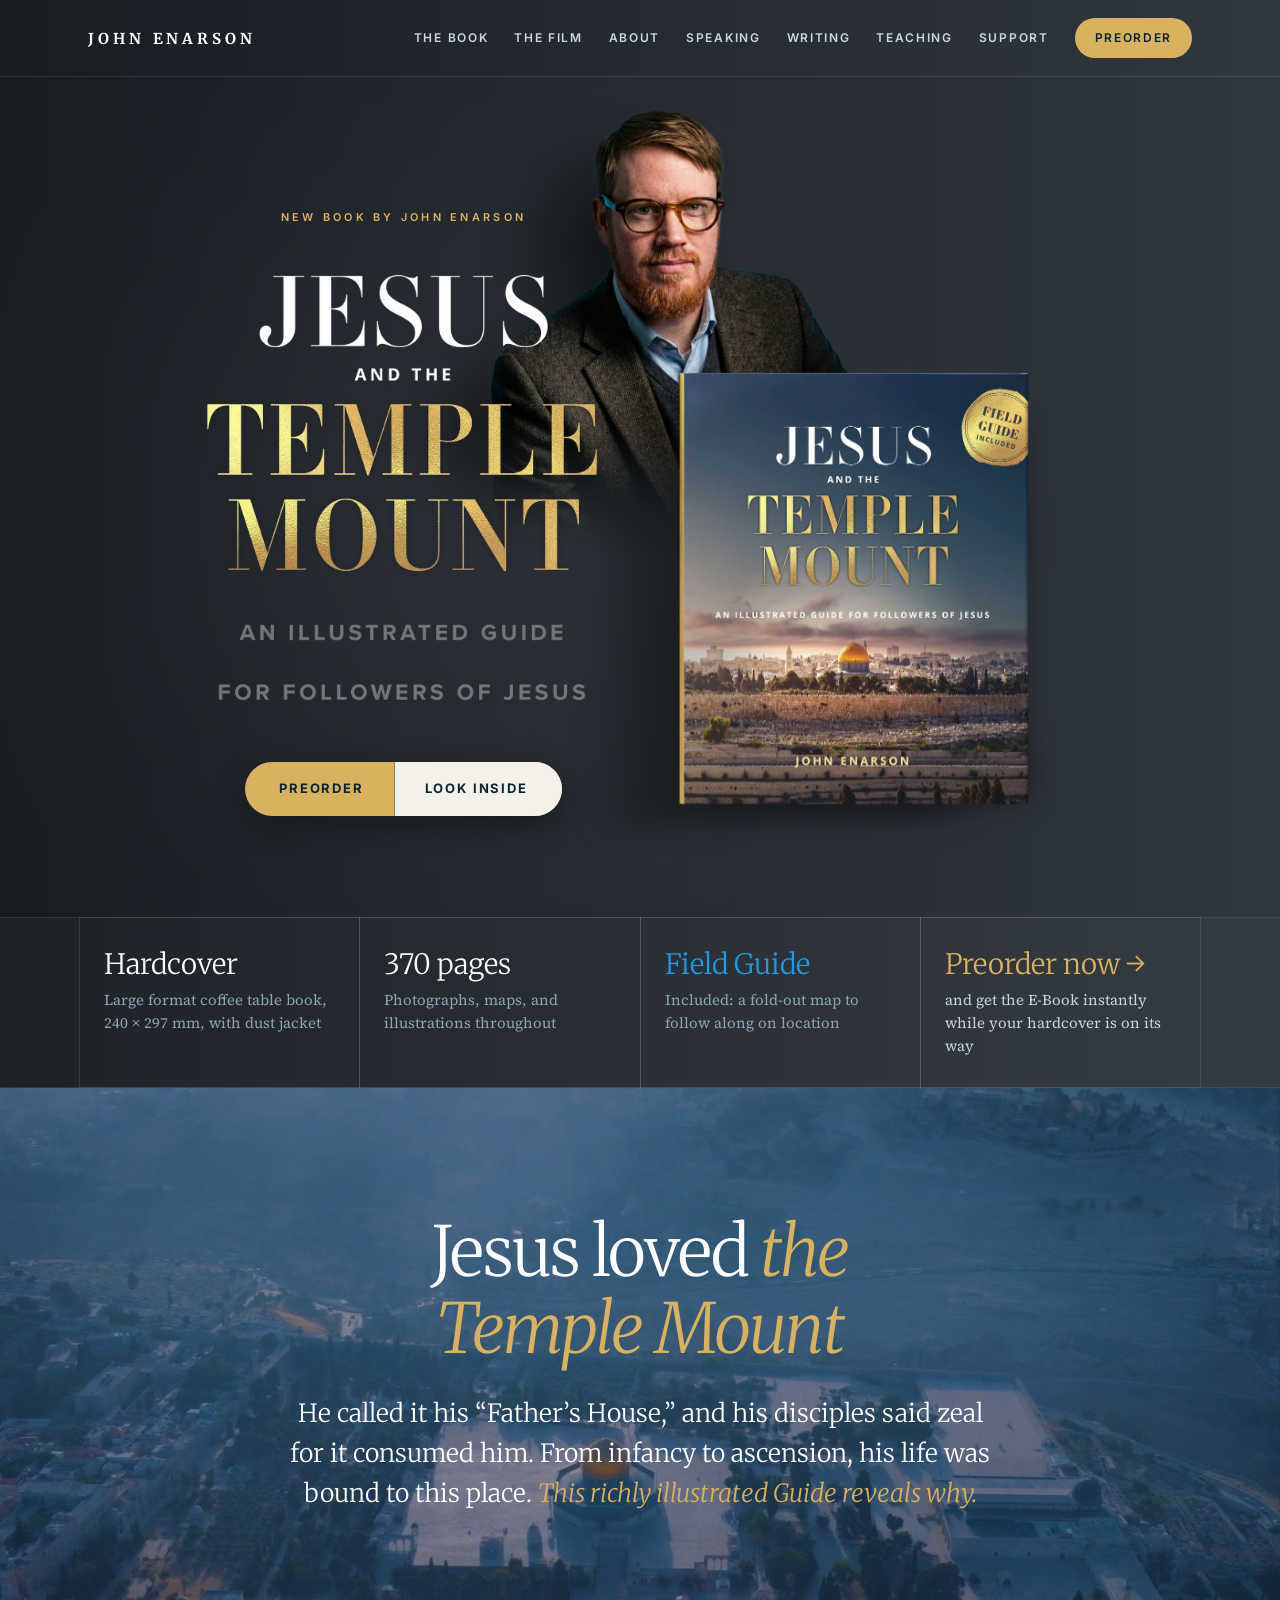
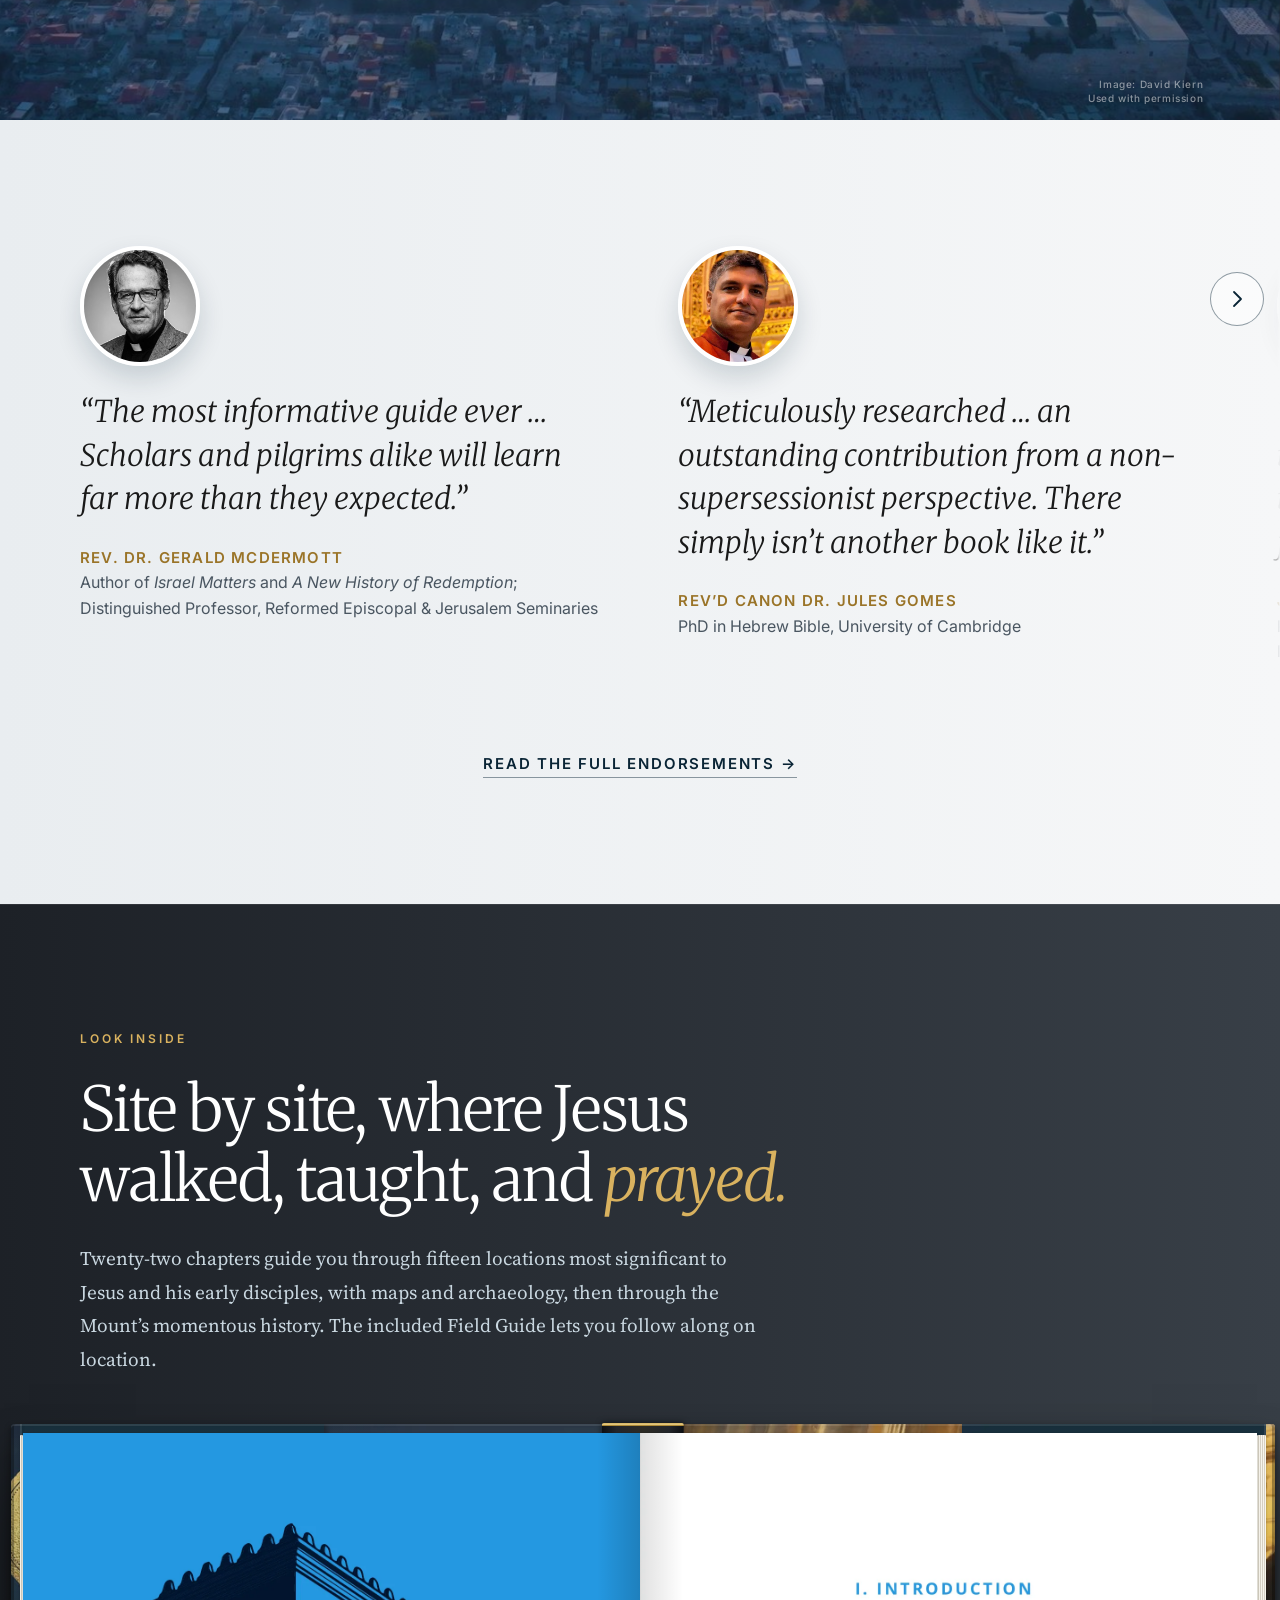
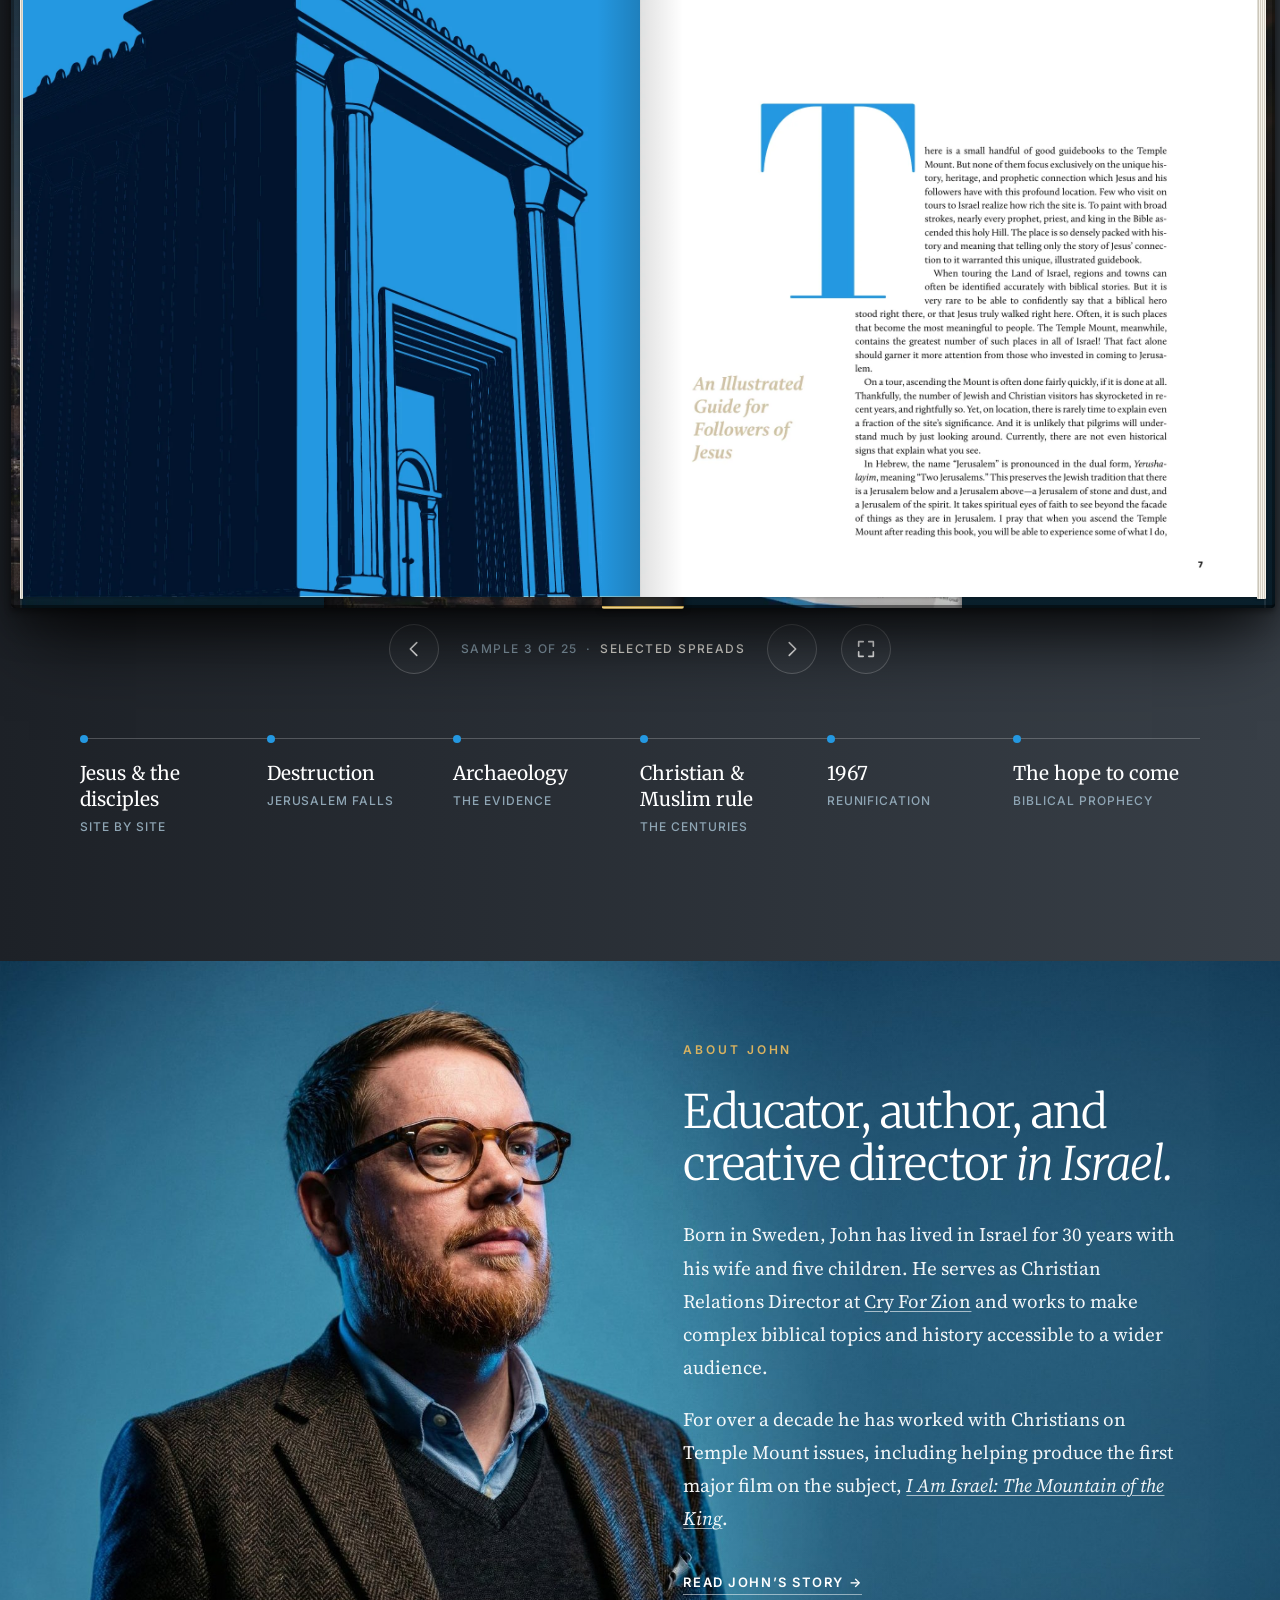
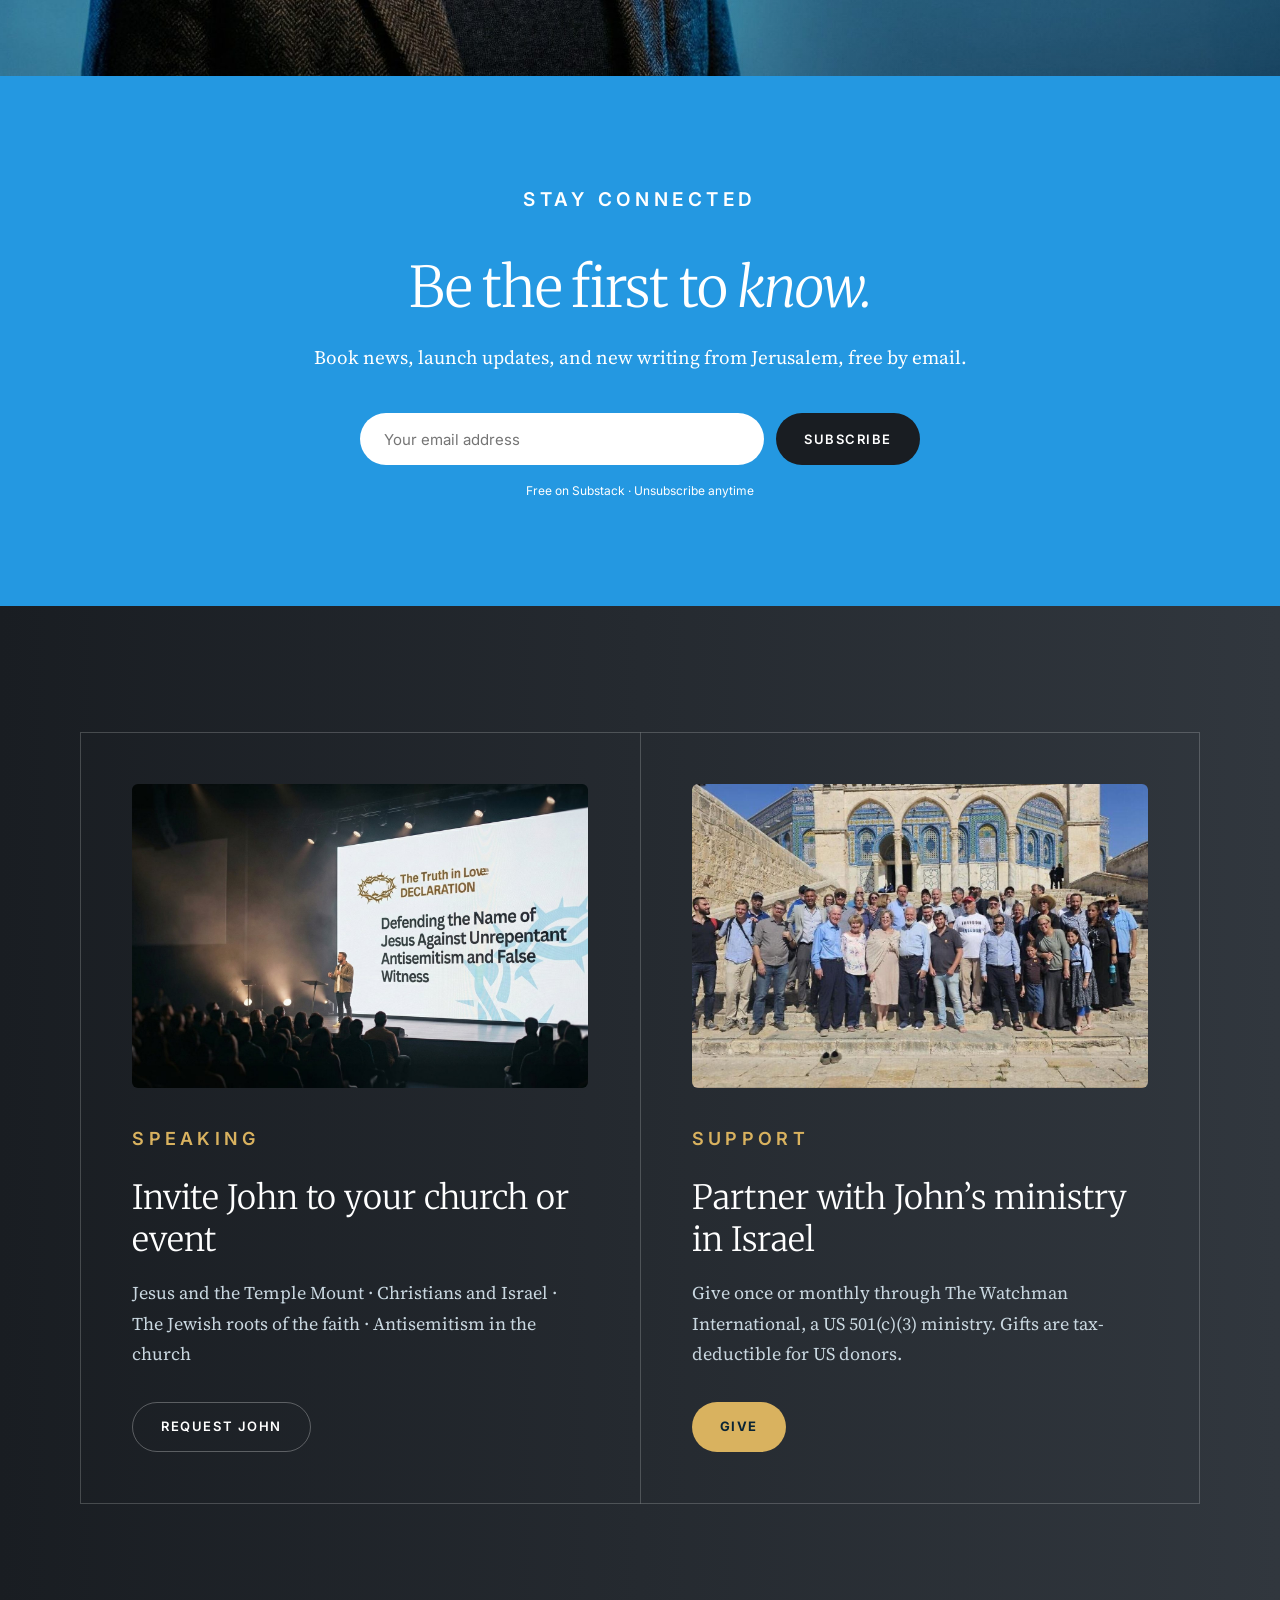
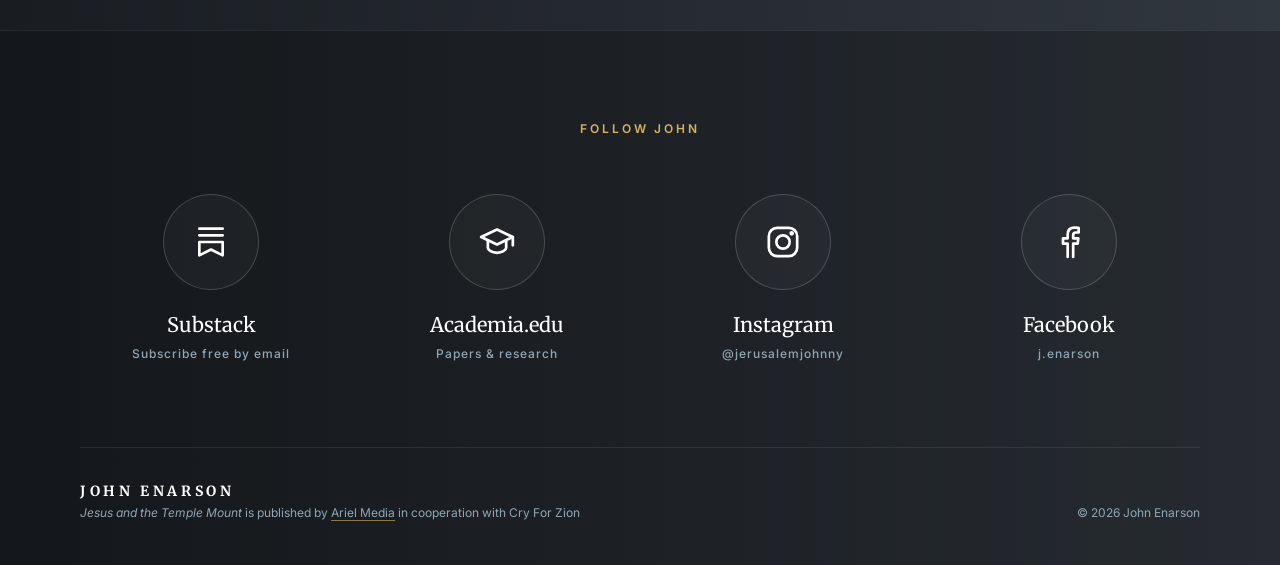
==== commit 6336ecbe: "Home photo credit to bottom right Co-Authored-By: Claude Opus 5.5 <noreply@anthropic.com> Claude-Ses" ====
--- a/index.html
+++ b/index.html
@@ -16,7 +16,7 @@
   <link rel="preconnect" href="https://fonts.googleapis.com">
   <link rel="preconnect" href="https://fonts.gstatic.com" crossorigin>
   <link href="https://fonts.googleapis.com/css2?family=Merriweather:ital,wght@0,300;0,400;0,700;1,300;1,400&family=Source+Serif+4:ital,opsz,wght@0,8..60,300;0,8..60,400;0,8..60,600;1,8..60,400&family=Inter:wght@400;500;600;700&display=swap" rel="stylesheet">
-  <link rel="stylesheet" href="assets/css/site.css?v=64">
+  <link rel="stylesheet" href="assets/css/site.css?v=65">
 </head>
 <body>
 <div class="page">
@@ -66,7 +66,7 @@
 <section class="temple">
   <div class="temple-bg" aria-hidden="true"></div>
   <div class="temple-shade" aria-hidden="true"></div>
-  <p class="photo-credit pc-left">Image: David Kiern<br>Used with permission</p>
+  <p class="photo-credit pc-right">Image: David Kiern<br>Used with permission</p>
   <div class="temple-in">
     <h2 class="temple-title">Jesus loved <em>the Temple Mount</em></h2>
     <p class="big">He called it his “Father’s House,” and his disciples said zeal for it consumed him. From infancy to ascension, his life was bound to this place. <em>This richly illustrated Guide reveals why.</em></p>
@@ -202,9 +202,9 @@
 </footer>
 
 </div>
-<script src="assets/js/pages.js?v=64"></script>
-<script src="assets/js/site.js?v=64"></script>
-<script src="assets/js/carousel.js?v=64"></script>
-<script src="assets/js/flipbook.js?v=64"></script>
+<script src="assets/js/pages.js?v=65"></script>
+<script src="assets/js/site.js?v=65"></script>
+<script src="assets/js/carousel.js?v=65"></script>
+<script src="assets/js/flipbook.js?v=65"></script>
 </body>
 </html>
